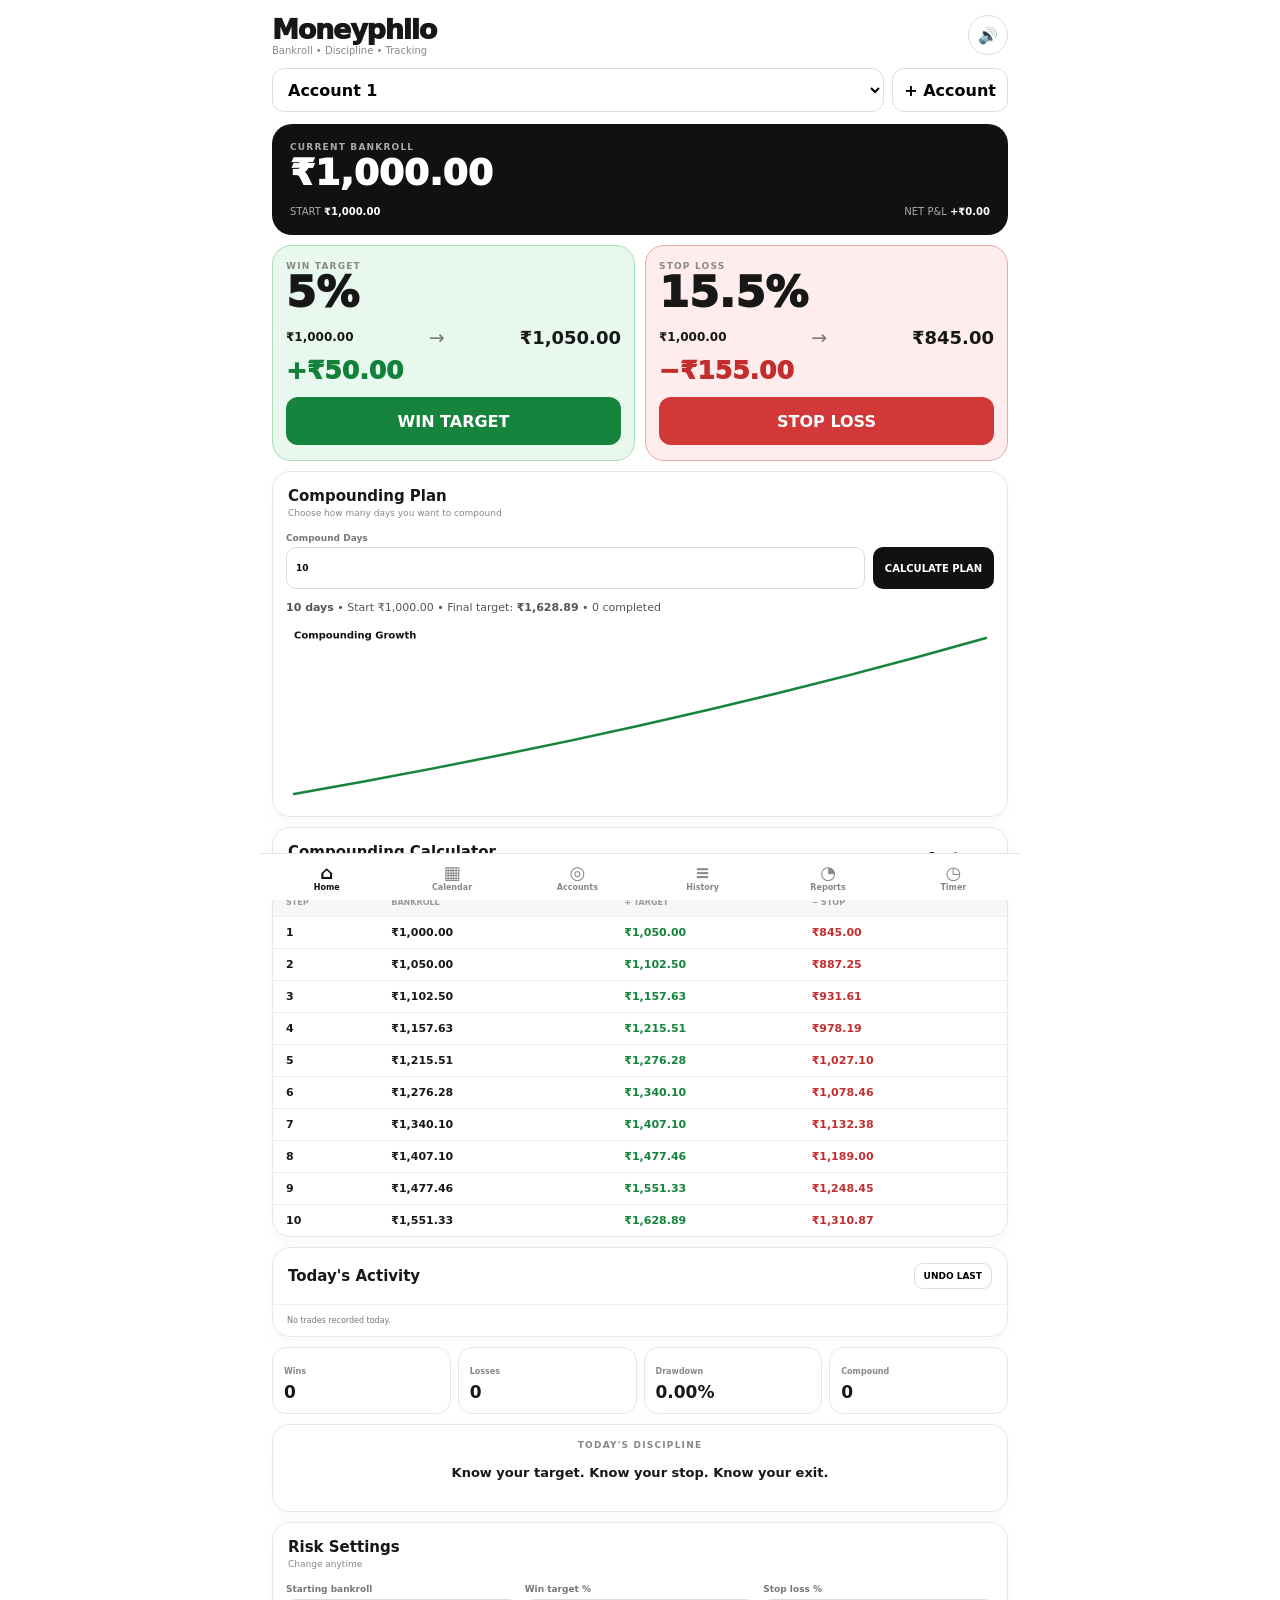
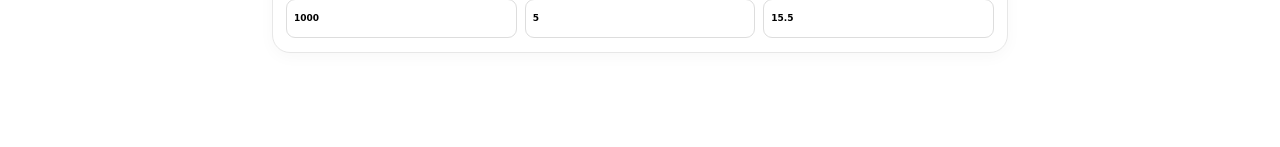
==== index.html @ 3194dd17 "Add files via upload" ====
<!doctype html><html lang="en"><head>
<meta charset="utf-8"><meta name="viewport" content="width=device-width,initial-scale=1,maximum-scale=1,user-scalable=no">
<meta name="theme-color" content="#fff"><title>Moneyphilo</title><link rel="stylesheet" href="style.css"></head>
<body><div class="app">
<header><div><div class="brand">Moneyphilo</div><div class="tag">Bankroll • Discipline • Tracking</div></div><button id="sound" class="round">🔊</button></header>
<div class="accountbar"><select id="account"></select><button id="addAccount">+ Account</button></div>
<main>
<section class="page active" id="home">
<div class="main-card"><div class="eyebrow">CURRENT BANKROLL</div><div class="bankroll" id="bankroll">₹1,000.00</div><div class="mini"><span>START <b id="start">₹1,000</b></span><span>NET P&L <b id="pnl">₹0</b></span></div></div>
<div class="core"><div class="target green"><div class="eyebrow">WIN TARGET</div><div class="rate" id="winRate">5%</div><div class="arrow"><b id="fromWin">₹1,000</b><span>→</span><strong id="toWin">₹1,050</strong></div><div class="amount plus" id="winAmount">+₹50</div><button id="win">WIN TARGET</button></div>
<div class="target red"><div class="eyebrow">STOP LOSS</div><div class="rate" id="lossRate">15.5%</div><div class="arrow"><b id="fromLoss">₹1,000</b><span>→</span><strong id="toLoss">₹845</strong></div><div class="amount minus" id="lossAmount">−₹155</div><button id="loss">STOP LOSS</button></div></div>
<div class="plan card"><div class="section"><div><h2>Compounding Plan</h2><small>Choose how many days you want to compound</small></div></div>
<div class="planinputs"><label>Compound Days<input id="compoundDays" type="number" min="1" max="365" value="10"></label><button id="makePlan">CALCULATE PLAN</button></div>
<div id="planSummary" class="plansummary"></div><div class="chartbox"><canvas id="growthChart"></canvas></div></div>
<div class="compound card"><div class="section"><div><h2>Compounding Calculator</h2><small>Completed days stay recorded below</small></div><b id="steps">0 steps</b></div><div class="thead"><span>STEP</span><span>BANKROLL</span><span>+ TARGET</span><span>− STOP</span></div><div id="rows"></div></div>
<div class="records card"><div class="section"><h2>Today's Activity</h2><button id="undo" class="undo">UNDO LAST</button></div><div id="todayRecords"></div></div>
<div class="stats"><div><span>Wins</span><b id="wins">0</b></div><div><span>Losses</span><b id="losses">0</b></div><div><span>Drawdown</span><b id="dd">0%</b></div><div><span>Compound</span><b id="compound">0</b></div></div>
<div class="quote card"><div class="eyebrow">TODAY'S DISCIPLINE</div><p id="quote"></p></div>
<div class="settings card"><div class="section"><div><h2>Risk Settings</h2><small>Change anytime</small></div></div><div class="fields"><label>Starting bankroll<input id="startInput" type="number" inputmode="decimal"></label><label>Win target %<input id="winInput" type="number" step=".1"></label><label>Stop loss %<input id="lossInput" type="number" step=".1"></label></div></div>
</section>
<section class="page" id="calendarPage"><div class="pagehead"><h1>Track Record</h1></div><div class="calnav"><button id="prev">‹</button><b id="month"></b><button id="next">›</button></div><div class="week"><span>Sun</span><span>Mon</span><span>Tue</span><span>Wed</span><span>Thu</span><span>Fri</span><span>Sat</span></div><div id="cal" class="cal"></div><div class="legend"><span>🟢 Target</span><span>🔴 Stop Loss</span><span>⬜ No Trade</span></div><div id="detail" class="detail card">Tap a date.</div></section>
<section class="page" id="accountsPage"><div class="pagehead"><h1>Accounts</h1><button id="addAccount2">+ Account</button></div><div id="accounts"></div><div class="combined card"><div class="eyebrow">COMBINED P&L</div><b id="combined">₹0</b></div></section>
<section class="page" id="historyPage"><div class="pagehead"><h1>History</h1><button id="export">Backup</button></div><div class="filters"><select id="histAcc"></select><select id="histType"><option>ALL</option><option>WIN</option><option>LOSS</option></select></div><div id="history"></div></section>
<section class="page" id="reportsPage"><div class="pagehead"><h1>Reports</h1><select id="repAcc"></select></div><div class="reports"><div class="report card"><span>MONTH P&L</span><b id="mp">₹0</b></div><div class="report card"><span>YEAR P&L</span><b id="yp">₹0</b></div><div class="report card"><span>TARGET DAYS</span><b id="td">0</b></div><div class="report card"><span>STOP DAYS</span><b id="sd">0</b></div><div class="report card"><span>TRADING DAYS</span><b id="trd">0</b></div><div class="report card"><span>WIN RATE</span><b id="wr">0%</b></div></div><div class="months card"><h2>Yearly Monthly P&L</h2><div id="months"></div></div></section>
<section class="page" id="timerPage"><div class="pagehead"><h1>Session Timer</h1></div><div class="timer card"><div id="clock">30:00</div><div id="timerStatus">Ready</div><div class="duration"><input id="mins" type="number" min="1" value="30"> minutes</div><div class="timerbuttons"><button class="dark" id="startTimer">START</button><button id="pauseTimer">PAUSE</button><button id="resetTimer">RESET</button></div></div></section>
</main>
<nav><button class="active" data-page="home">⌂<small>Home</small></button><button data-page="calendarPage">▦<small>Calendar</small></button><button data-page="accountsPage">◎<small>Accounts</small></button><button data-page="historyPage">≡<small>History</small></button><button data-page="reportsPage">◔<small>Reports</small></button><button data-page="timerPage">◷<small>Timer</small></button></nav>
</div><script src="script.js"></script></body></html>
---- style.css ----
*{box-sizing:border-box}body{margin:0;background:#fff;color:#171717;font-family:system-ui,-apple-system,"Segoe UI",sans-serif}.app{max-width:760px;margin:auto;padding:14px 12px 94px}button,input,select{font:inherit}button{touch-action:manipulation}header{display:flex;justify-content:space-between;align-items:center;margin-bottom:12px}.brand{font-size:27px;font-weight:950;letter-spacing:-1.2px}.tag{font-size:10px;color:#888}.round{width:40px;height:40px;border:1px solid #ddd;background:#fff;border-radius:50%}.accountbar{display:flex;gap:8px;margin-bottom:12px}.accountbar select{flex:1}.accountbar select,.accountbar button,.pagehead select,.pagehead button,.filters select{height:44px;border:1px solid #ddd;border-radius:12px;background:#fff;padding:0 11px;font-weight:800}.main-card{border-radius:20px;padding:18px;background:#111;color:#fff}.eyebrow{font-size:9px;letter-spacing:1.2px;font-weight:900;color:#888}.main-card .eyebrow{color:#aaa}.bankroll{font-size:36px;font-weight:950}.mini{display:flex;justify-content:space-between;margin-top:13px;font-size:10px;color:#aaa}.mini b{color:#fff}.core{display:grid;grid-template-columns:1fr 1fr;gap:10px;margin-top:10px}.target{border-radius:19px;padding:15px 13px}.green{background:#e9f8ee;border:1px solid #a9ddb7}.red{background:#ffeded;border:1px solid #e7aaaA}.rate{font-size:27px;font-weight:950}.arrow{display:flex;justify-content:space-between;align-items:center;margin-top:12px;font-size:12px}.arrow span{font-size:19px;color:#777}.arrow strong{font-size:15px}.amount{font-size:19px;font-weight:950;margin:8px 0 12px}.plus{color:#12813a}.minus{color:#c32d2d}.target button{width:100%;height:48px;border:0;border-radius:12px;color:#fff;font-weight:900}.green button{background:#16843d}.red button{background:#d23838}.card{border:1px solid #e7e7e7;background:#fff;border-radius:18px;box-shadow:0 4px 16px #00000008}.compound{margin-top:10px;overflow:hidden}.section{display:flex;justify-content:space-between;align-items:center;padding:15px}.section h2,.months h2{font-size:15px;margin:0}.section small{display:block;color:#888;font-size:9px;margin-top:3px}.thead,.row{display:grid;grid-template-columns:.55fr 1.25fr 1fr 1fr;gap:5px;padding:9px 13px;align-items:center}.thead{background:#f7f7f7;color:#999;font-size:8px;font-weight:900}.row{border-top:1px solid #eee;font-size:10px}.row b{font-size:11px}.row .w{color:#14833b}.row .l{color:#c22e2e}.stats{display:grid;grid-template-columns:repeat(4,1fr);gap:7px;margin-top:10px}.stats>div{padding:11px;border:1px solid #e7e7e7;border-radius:14px}.stats span,.report span{font-size:8px;color:#888;font-weight:850}.stats b,.report b{display:block;font-size:17px;margin-top:4px}.quote{margin-top:10px;padding:15px;text-align:center}.quote p{font-size:13px;line-height:1.5;font-weight:650}.settings{margin-top:10px}.fields{display:grid;grid-template-columns:repeat(3,1fr);gap:8px;padding:0 13px 14px}.fields label{font-size:9px;color:#777;font-weight:800}.fields input{width:100%;height:39px;margin-top:5px;border:1px solid #ddd;border-radius:9px;padding:0 7px;font-weight:800}.page{display:none}.page.active{display:block}.pagehead{display:flex;justify-content:space-between;align-items:center;margin:5px 1px 13px}.pagehead h1{font-size:24px;margin:0}.calnav{display:flex;justify-content:space-between;align-items:center;margin-bottom:10px}.calnav button{border:1px solid #ddd;background:#fff;border-radius:10px;font-size:22px;padding:2px 13px}.week,.cal{display:grid;grid-template-columns:repeat(7,1fr);gap:5px}.week span{text-align:center;font-size:9px;color:#999;font-weight:850}.day{min-height:56px;border:1px solid #e5e5e5;border-radius:11px;background:#fff;font-weight:850}.day.green{background:#dff6e5;border-color:#7fcb94;color:#146a31}.day.red{background:#ffe1e1;border-color:#df9191;color:#a82727}.day.today{box-shadow:inset 0 0 0 2px #111}.day small{display:block;font-size:7px;color:#777}.legend{text-align:center;margin:12px 0;font-size:9px;word-spacing:5px}.detail{padding:14px;font-size:12px;line-height:1.6}.account-card{padding:15px;margin-bottom:9px;border:1px solid #e7e7e7;border-radius:16px}.accttop{display:flex;justify-content:space-between}.acctname{font-size:16px;font-weight:900}.acctmeta{display:grid;grid-template-columns:repeat(3,1fr);gap:7px;margin-top:11px}.acctmeta div{background:#f7f7f7;border-radius:9px;padding:8px}.acctmeta span{font-size:7px;color:#888}.acctmeta b{display:block;font-size:11px;margin-top:3px}.account-card button{margin-top:10px;border:1px solid #ddd;background:#fff;border-radius:9px;padding:7px 10px;font-size:10px;font-weight:800}.combined{padding:15px}.combined b{display:block;font-size:24px}.filters{display:flex;gap:7px;margin-bottom:10px}.filters select{flex:1;height:40px}.hist{display:flex;justify-content:space-between;padding:13px;border:1px solid #e7e7e7;border-radius:13px;margin-bottom:7px}.hist small{display:block;color:#888;font-size:9px}.reports{display:grid;grid-template-columns:1fr 1fr;gap:8px}.report{padding:14px}.months{margin-top:9px;padding:14px}.monthrow{display:flex;justify-content:space-between;border-top:1px solid #eee;padding:9px 0;font-size:11px}.timer{padding:22px 14px;text-align:center}.timer #clock{font-size:65px;font-weight:950;letter-spacing:-3px}.timer #timerStatus{font-size:11px;color:#888;margin:3px 0 16px}.duration input{width:80px;height:40px;border:1px solid #ddd;border-radius:9px;text-align:center;font-weight:900}.timerbuttons{display:grid;grid-template-columns:1.2fr 1fr 1fr;gap:7px;margin-top:15px}.timerbuttons button{height:45px;border:1px solid #ddd;background:#fff;border-radius:11px;font-weight:850}.timerbuttons .dark{background:#111;color:#fff}.timeup{color:#d33b3b!important;animation:pulse .45s infinite alternate}@keyframes pulse{to{transform:scale(1.04)}}nav{position:fixed;bottom:0;left:50%;transform:translateX(-50%);width:min(100%,760px);background:#fff;border-top:1px solid #e6e6e6;display:grid;grid-template-columns:repeat(6,1fr);padding:7px 4px;z-index:10}nav button{border:0;background:none;color:#888;font-size:18px;font-weight:800;display:flex;flex-direction:column;align-items:center}nav small{font-size:8px}nav .active{color:#111}@media(max-width:390px){.app{padding-left:9px;padding-right:9px}.stats{grid-template-columns:1fr 1fr}.fields{grid-template-columns:1fr 1fr}.fields label:last-child{grid-column:1/-1}.timer #clock{font-size:56px}}
.rate{font-size:43px!important;line-height:1!important;font-weight:1000!important}
.amount{font-size:25px!important;font-weight:1000!important}
.arrow strong{font-size:18px!important}
.plan{margin-top:10px;overflow:hidden}.planinputs{display:flex;gap:8px;padding:0 13px 12px}.planinputs label{font-size:9px;color:#777;font-weight:850;flex:1}.planinputs input{display:block;width:100%;height:42px;margin-top:4px;border:1px solid #ddd;border-radius:10px;padding:0 9px;font-weight:900}.planinputs button{align-self:end;height:42px;border:0;border-radius:10px;background:#111;color:#fff;padding:0 12px;font-size:10px;font-weight:900}.plansummary{padding:0 13px 12px;font-size:11px;color:#555}.chartbox{height:190px;padding:0 9px 10px}.chartbox canvas{width:100%;height:100%}.records{margin-top:10px}.undo{border:1px solid #ddd;background:#fff;border-radius:9px;padding:7px 9px;font-size:9px;font-weight:900}.todayrow{display:flex;justify-content:space-between;align-items:center;padding:11px 14px;border-top:1px solid #eee}.todayrow.win{background:#edfff2}.todayrow.loss{background:#fff0f0}.todayrow small{display:block;color:#777;font-size:8px}.message{margin-top:9px;padding:13px 15px;border-radius:14px;font-weight:900;text-align:center;font-size:14px}.message.win{background:#dff7e7;color:#087734;border:1px solid #8bd4a0}.message.loss{background:#ffe1e1;color:#b51e2a;border:1px solid #ef9b9b}.hidden{display:none}
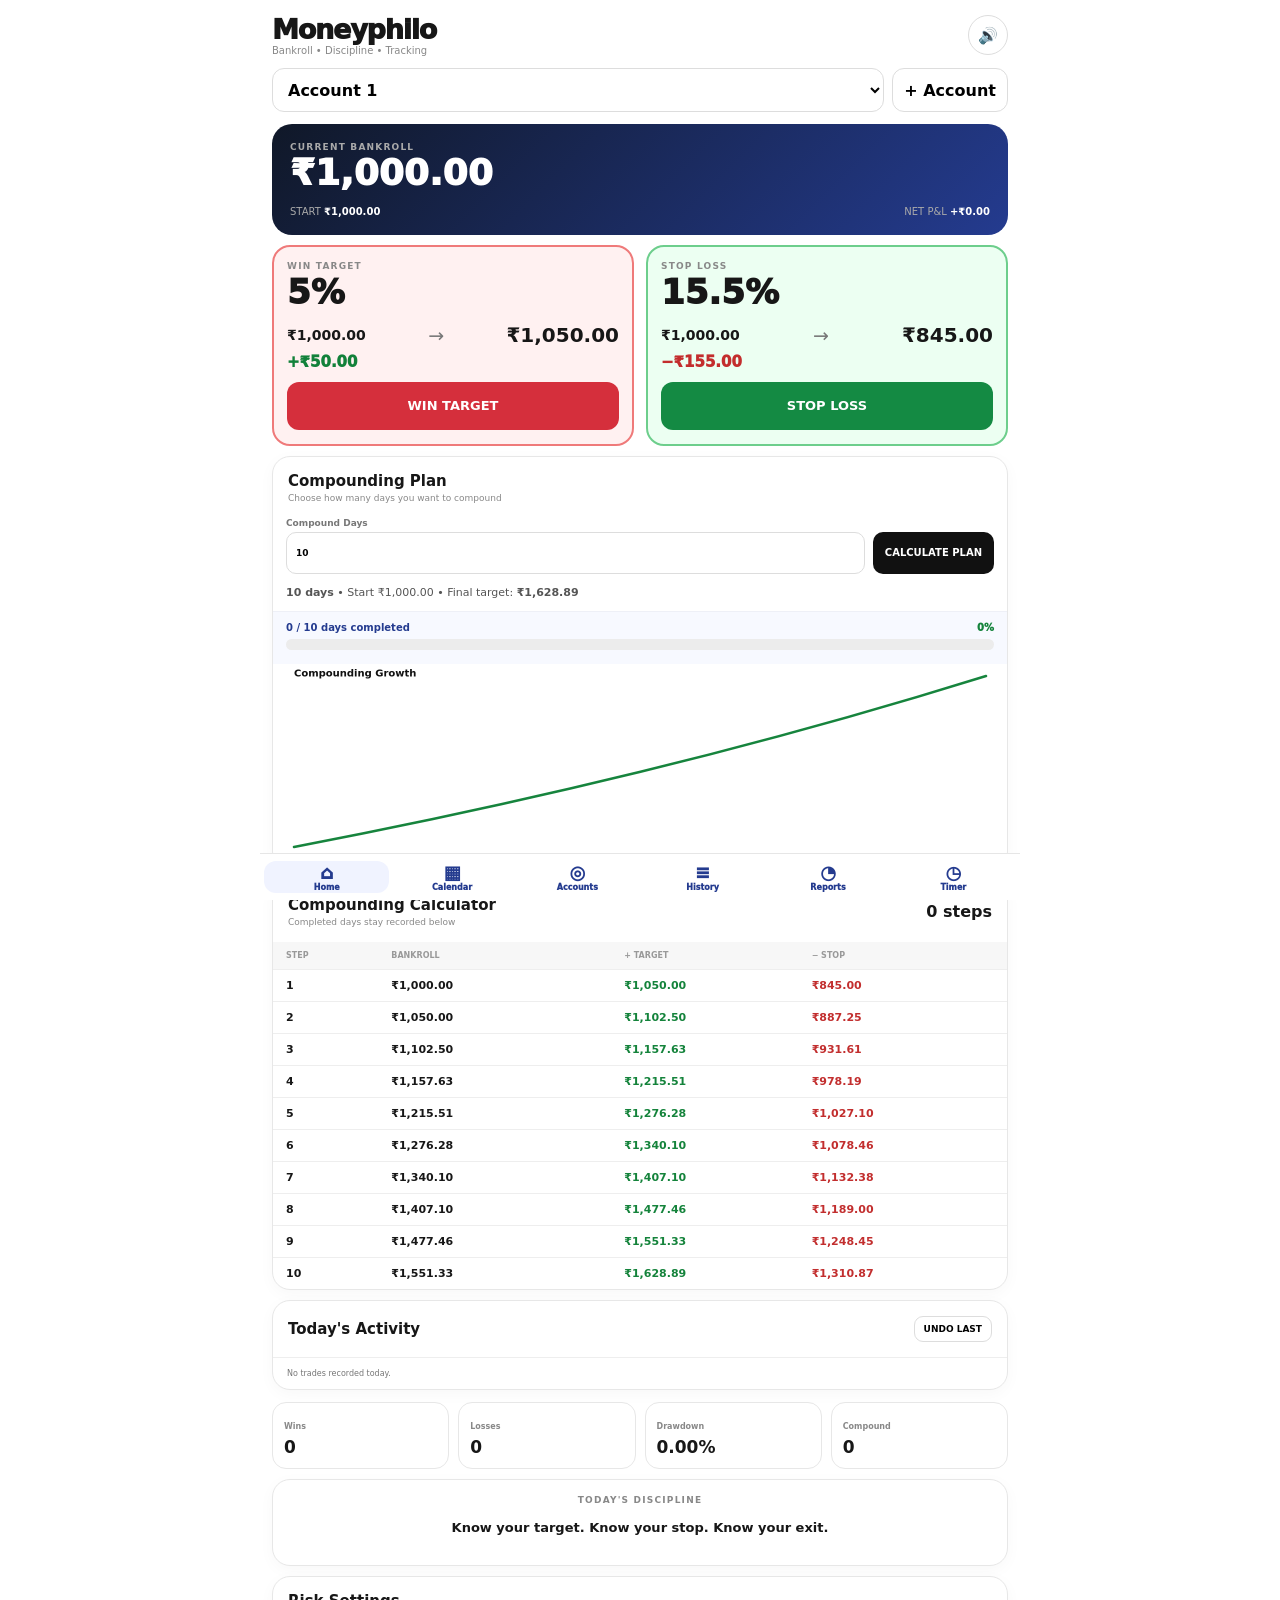
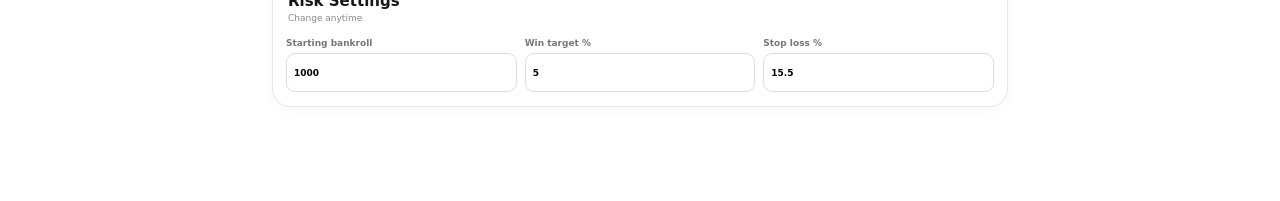
==== commit 521ddff5: "Add files via upload" ====
--- a/index.html
+++ b/index.html
@@ -11,7 +11,9 @@
 <div class="target red"><div class="eyebrow">STOP LOSS</div><div class="rate" id="lossRate">15.5%</div><div class="arrow"><b id="fromLoss">₹1,000</b><span>→</span><strong id="toLoss">₹845</strong></div><div class="amount minus" id="lossAmount">−₹155</div><button id="loss">STOP LOSS</button></div></div>
 <div class="plan card"><div class="section"><div><h2>Compounding Plan</h2><small>Choose how many days you want to compound</small></div></div>
 <div class="planinputs"><label>Compound Days<input id="compoundDays" type="number" min="1" max="365" value="10"></label><button id="makePlan">CALCULATE PLAN</button></div>
-<div id="planSummary" class="plansummary"></div><div class="chartbox"><canvas id="growthChart"></canvas></div></div>
+<div id="planSummary" class="plansummary"></div>
+<div class="progresswrap"><div class="progresslabel"><b id="progressText">0 / 10 days</b><span id="progressPct">0%</span></div><div class="progress"><i id="progressBar"></i></div></div>
+<div class="chartbox"><canvas id="growthChart"></canvas></div></div>
 <div class="compound card"><div class="section"><div><h2>Compounding Calculator</h2><small>Completed days stay recorded below</small></div><b id="steps">0 steps</b></div><div class="thead"><span>STEP</span><span>BANKROLL</span><span>+ TARGET</span><span>− STOP</span></div><div id="rows"></div></div>
 <div class="records card"><div class="section"><h2>Today's Activity</h2><button id="undo" class="undo">UNDO LAST</button></div><div id="todayRecords"></div></div>
 <div class="stats"><div><span>Wins</span><b id="wins">0</b></div><div><span>Losses</span><b id="losses">0</b></div><div><span>Drawdown</span><b id="dd">0%</b></div><div><span>Compound</span><b id="compound">0</b></div></div>
--- a/style.css
+++ b/style.css
@@ -3,3 +3,58 @@
 .amount{font-size:25px!important;font-weight:1000!important}
 .arrow strong{font-size:18px!important}
 .plan{margin-top:10px;overflow:hidden}.planinputs{display:flex;gap:8px;padding:0 13px 12px}.planinputs label{font-size:9px;color:#777;font-weight:850;flex:1}.planinputs input{display:block;width:100%;height:42px;margin-top:4px;border:1px solid #ddd;border-radius:10px;padding:0 9px;font-weight:900}.planinputs button{align-self:end;height:42px;border:0;border-radius:10px;background:#111;color:#fff;padding:0 12px;font-size:10px;font-weight:900}.plansummary{padding:0 13px 12px;font-size:11px;color:#555}.chartbox{height:190px;padding:0 9px 10px}.chartbox canvas{width:100%;height:100%}.records{margin-top:10px}.undo{border:1px solid #ddd;background:#fff;border-radius:9px;padding:7px 9px;font-size:9px;font-weight:900}.todayrow{display:flex;justify-content:space-between;align-items:center;padding:11px 14px;border-top:1px solid #eee}.todayrow.win{background:#edfff2}.todayrow.loss{background:#fff0f0}.todayrow small{display:block;color:#777;font-size:8px}.message{margin-top:9px;padding:13px 15px;border-radius:14px;font-weight:900;text-align:center;font-size:14px}.message.win{background:#dff7e7;color:#087734;border:1px solid #8bd4a0}.message.loss{background:#ffe1e1;color:#b51e2a;border:1px solid #ef9b9b}.hidden{display:none}
+
+/* V4 visual polish */
+.core{gap:12px}
+.target{padding:14px 13px;border-radius:18px}
+.target.green{background:#fff1f1;border:2px solid #ef7a7a}
+.target.red{background:#ecfff2;border:2px solid #6dce8c}
+.rate{font-size:34px!important;line-height:1.05!important;font-weight:1000!important;margin:4px 0 7px}
+.arrow strong{font-size:17px!important}
+.amount{font-size:15px!important;margin:6px 0 11px}
+.target button{height:48px;font-size:13px}
+.green button{background:#d52f3c}.red button{background:#148a43}
+.stats{gap:9px;margin-top:12px}
+.stat{min-height:91px;padding:13px 11px!important;border:0!important;border-radius:16px!important;box-shadow:0 4px 14px #0000000d}
+.stat span{font-size:9px;font-weight:950}
+.stat b{font-size:23px;margin-top:7px}
+.stat small{display:block;color:#777;font-size:8px;margin-top:3px}
+.winstat{background:#e9faee!important;color:#0c7131}.losstat{background:#ffe9e9!important;color:#b52631}.ddstat{background:#fff5df!important;color:#8a5b00}.compstat{background:#edf0ff!important;color:#3444a4}
+.progresswrap{padding:0 13px 14px}
+.progresslabel{display:flex;justify-content:space-between;font-size:10px;margin-bottom:6px}
+.progresslabel span{font-weight:950}
+.progress{height:11px;background:#ececec;border-radius:20px;overflow:hidden}
+.progress i{display:block;height:100%;width:0;background:linear-gradient(90deg,#1b9349,#79d993);border-radius:20px;transition:width .3s}
+.chartbox{height:205px}
+
+/* Final visual direction */
+nav{background:#fff}
+nav button,nav button.active{color:#243b8f!important;font-weight:950}
+nav button small{font-weight:950}
+nav button.active{background:#f0f3ff;border-radius:12px}
+.target .arrow b{font-size:14px}
+.target .arrow strong{font-size:20px!important}
+
+/* Colourful secondary pages */
+#calendarPage .pagehead h1,#historyPage .pagehead h1,#accountsPage .pagehead h1,#reportsPage .pagehead h1,#timerPage .pagehead h1{color:#243b8f}
+#calendarPage .calnav{background:#f0f3ff;border-radius:14px;padding:8px 10px}
+#calendarPage .calnav b{color:#243b8f}
+#calendarPage .day.green{background:#e8f8ed;border-color:#62c786}
+#calendarPage .day.red{background:#ffe9e9;border-color:#e47b7b}
+#calendarPage .legend{background:#f7f8ff;border-radius:12px;padding:10px;color:#243b8f;font-weight:800}
+#accountsPage .account-card{background:linear-gradient(135deg,#f7f8ff,#fff);border-color:#dce2ff}
+#accountsPage .combined{background:#eef2ff;border-color:#cbd5ff}
+#accountsPage .combined .eyebrow{color:#243b8f}
+#historyPage .filters select{background:#f7f8ff;border-color:#d7dcf5}
+#reportsPage .report{background:#f7f8ff;border-color:#dce2ff}
+#reportsPage .report:nth-child(1),#reportsPage .report:nth-child(2){background:#edf9f0}
+#reportsPage .report:nth-child(3),#reportsPage .report:nth-child(4){background:#fff0f0}
+#reportsPage .months{background:#f8f9ff;border-color:#dce2ff}
+#timerPage .timer{background:#f7f8ff;border-color:#dce2ff}
+#timerPage .timer #clock{color:#243b8f}
+
+.progresswrap{background:#f7f9ff;border-top:1px solid #eef0f7;padding-top:10px}
+.progresslabel b{color:#243b8f}
+.progresslabel span{color:#16843d}
+
+.main-card{background:linear-gradient(135deg,#101828,#243b8f)}
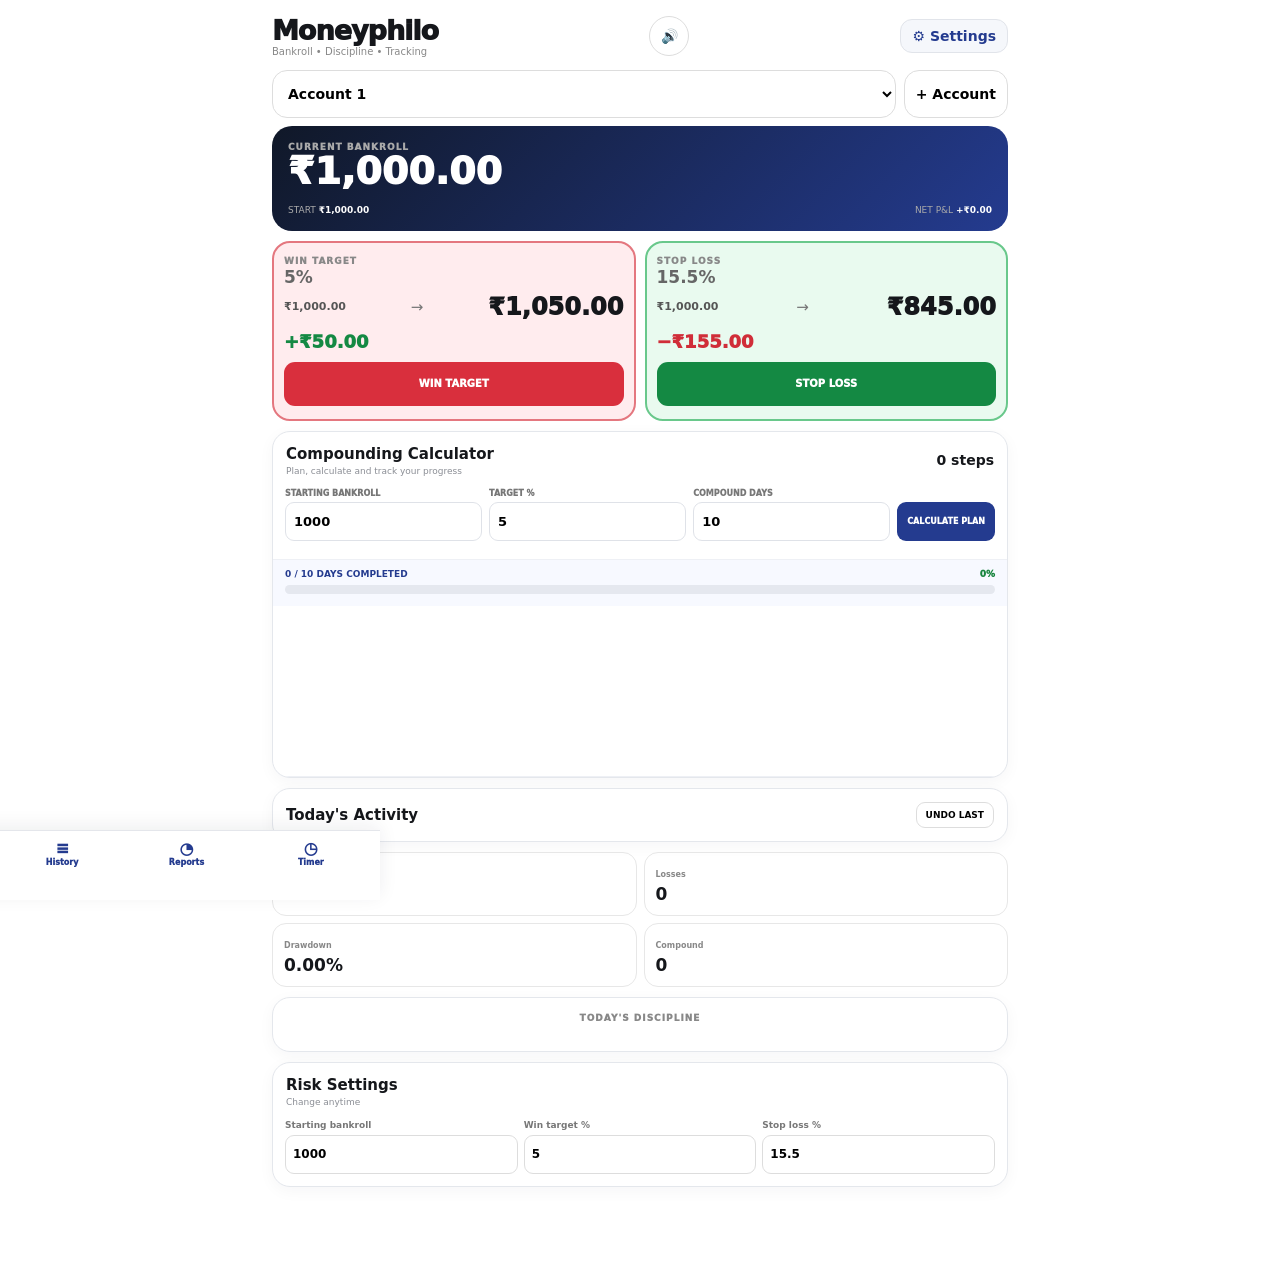
==== commit faaecf94: "Add files via upload" ====
--- a/index.html
+++ b/index.html
@@ -2,19 +2,26 @@
 <meta charset="utf-8"><meta name="viewport" content="width=device-width,initial-scale=1,maximum-scale=1,user-scalable=no">
 <meta name="theme-color" content="#fff"><title>Moneyphilo</title><link rel="stylesheet" href="style.css"></head>
 <body><div class="app">
-<header><div><div class="brand">Moneyphilo</div><div class="tag">Bankroll • Discipline • Tracking</div></div><button id="sound" class="round">🔊</button></header>
+<header><div><div class="brand">Moneyphilo</div><div class="tag">Bankroll • Discipline • Tracking</div></div><button id="sound" class="round">🔊</button><button id="settingsBtn" class="settingsBtn" aria-label="Settings">⚙ Settings</button></header>
 <div class="accountbar"><select id="account"></select><button id="addAccount">+ Account</button></div>
 <main>
 <section class="page active" id="home">
 <div class="main-card"><div class="eyebrow">CURRENT BANKROLL</div><div class="bankroll" id="bankroll">₹1,000.00</div><div class="mini"><span>START <b id="start">₹1,000</b></span><span>NET P&L <b id="pnl">₹0</b></span></div></div>
 <div class="core"><div class="target green"><div class="eyebrow">WIN TARGET</div><div class="rate" id="winRate">5%</div><div class="arrow"><b id="fromWin">₹1,000</b><span>→</span><strong id="toWin">₹1,050</strong></div><div class="amount plus" id="winAmount">+₹50</div><button id="win">WIN TARGET</button></div>
 <div class="target red"><div class="eyebrow">STOP LOSS</div><div class="rate" id="lossRate">15.5%</div><div class="arrow"><b id="fromLoss">₹1,000</b><span>→</span><strong id="toLoss">₹845</strong></div><div class="amount minus" id="lossAmount">−₹155</div><button id="loss">STOP LOSS</button></div></div>
-<div class="plan card"><div class="section"><div><h2>Compounding Plan</h2><small>Choose how many days you want to compound</small></div></div>
-<div class="planinputs"><label>Compound Days<input id="compoundDays" type="number" min="1" max="365" value="10"></label><button id="makePlan">CALCULATE PLAN</button></div>
+<div class="compound card">
+<div class="section"><div><h2>Compounding Calculator</h2><small>Plan, calculate and track your progress</small></div><b id="steps">0 steps</b></div>
+<div class="compoundcontrols">
+<label>STARTING BANKROLL<input id="compoundStart" type="number" min="0" step="0.01" value="1000"></label>
+<label>TARGET %<input id="compoundRate" type="number" min="0" step="0.1" value="5"></label>
+<label>COMPOUND DAYS<input id="compoundDays" type="number" min="1" max="365" value="10"></label>
+<button id="makePlan">CALCULATE PLAN</button>
+</div>
 <div id="planSummary" class="plansummary"></div>
-<div class="progresswrap"><div class="progresslabel"><b id="progressText">0 / 10 days</b><span id="progressPct">0%</span></div><div class="progress"><i id="progressBar"></i></div></div>
-<div class="chartbox"><canvas id="growthChart"></canvas></div></div>
-<div class="compound card"><div class="section"><div><h2>Compounding Calculator</h2><small>Completed days stay recorded below</small></div><b id="steps">0 steps</b></div><div class="thead"><span>STEP</span><span>BANKROLL</span><span>+ TARGET</span><span>− STOP</span></div><div id="rows"></div></div>
+<div class="progresswrap"><div class="progresslabel"><b id="progressText">0 / 10 DAYS COMPLETED</b><span id="progressPct">0%</span></div><div class="progress"><i id="progressBar"></i></div></div>
+<div class="chartbox"><canvas id="growthChart"></canvas></div>
+<div id="compoundRows" class="compoundRows"></div>
+</div>
 <div class="records card"><div class="section"><h2>Today's Activity</h2><button id="undo" class="undo">UNDO LAST</button></div><div id="todayRecords"></div></div>
 <div class="stats"><div><span>Wins</span><b id="wins">0</b></div><div><span>Losses</span><b id="losses">0</b></div><div><span>Drawdown</span><b id="dd">0%</b></div><div><span>Compound</span><b id="compound">0</b></div></div>
 <div class="quote card"><div class="eyebrow">TODAY'S DISCIPLINE</div><p id="quote"></p></div>
--- a/style.css
+++ b/style.css
@@ -58,3 +58,135 @@
 .progresslabel span{color:#16843d}
 
 .main-card{background:linear-gradient(135deg,#101828,#243b8f)}
+
+/* V2 MOBILE-FIRST REBUILD: prevent every horizontal overflow */
+html,body{width:100%;max-width:100%;overflow-x:hidden}
+body{font-size:14px}
+.app{width:100%;max-width:760px;margin:0 auto;padding:12px 12px 88px;overflow:hidden}
+*{min-width:0}
+header{width:100%;margin-bottom:10px}
+.brand{font-size:25px}
+.accountbar{width:100%;display:grid;grid-template-columns:minmax(0,1fr) auto;gap:8px}
+.accountbar select{width:100%;min-width:0}
+.accountbar button{white-space:nowrap}
+
+.main-card{width:100%;padding:16px;border-radius:20px}
+.bankroll{font-size:34px;white-space:nowrap;overflow:hidden;text-overflow:ellipsis}
+.mini{font-size:9px}
+
+.core{width:100%;display:grid;grid-template-columns:minmax(0,1fr) minmax(0,1fr);gap:8px;margin-top:9px}
+.target{width:100%;min-width:0;padding:13px 10px;border-radius:17px;overflow:hidden}
+.target .eyebrow{font-size:9px;white-space:nowrap}
+.rate{font-size:25px!important;margin:4px 0 7px!important}
+.arrow{width:100%;gap:3px;font-size:10px;white-space:nowrap}
+.arrow b{font-size:10px!important;overflow:hidden;text-overflow:ellipsis}
+.arrow span{font-size:15px;flex:none}
+.arrow strong{font-size:14px!important;overflow:hidden;text-overflow:ellipsis}
+.amount{font-size:13px!important;margin:5px 0 10px!important}
+.target button{width:100%;height:45px;font-size:11px;border-radius:11px;white-space:nowrap}
+
+.green{background:#ffecee!important;border:2px solid #e4777f!important}
+.green button{background:#d92f3d!important}
+.red{background:#e9faef!important;border:2px solid #69c88b!important}
+.red button{background:#148943!important}
+.plus{color:#148943!important}.minus{color:#d02d38!important}
+
+.plan,.compound,.records,.quote,.settings{width:100%;overflow:hidden}
+.section{padding:13px}
+.section h2{font-size:14px}
+.planinputs{display:grid;grid-template-columns:minmax(0,1fr) auto;gap:7px;padding:0 12px 10px}
+.planinputs button{font-size:9px;padding:0 10px;white-space:nowrap}
+.plansummary{font-size:10px}
+.progresswrap{padding:8px 12px 12px}
+.chartbox{height:160px;width:100%;padding:0 5px 8px}
+.chartbox canvas{max-width:100%}
+
+.thead,.row{grid-template-columns:.45fr 1.1fr 1fr 1fr;gap:3px;padding:8px 10px;font-size:9px}
+.row b{font-size:9px}
+.stats{grid-template-columns:repeat(2,minmax(0,1fr));gap:7px}
+.stat{min-height:82px!important;padding:11px!important}
+.stat b{font-size:20px!important}
+
+.fields{grid-template-columns:repeat(3,minmax(0,1fr));gap:6px;padding:0 12px 12px}
+.fields input{font-size:12px}
+
+.pagehead{width:100%}
+.pagehead h1{font-size:23px}
+.cal,.week{gap:4px}
+.day{min-height:48px;font-size:12px}
+.week span{font-size:8px}
+
+.account-card,.hist,.detail,.report,.months,.timer{width:100%;overflow:hidden}
+.reports{grid-template-columns:repeat(2,minmax(0,1fr));gap:7px}
+.report{padding:12px}
+.report b{font-size:18px}
+
+.timer #clock{font-size:52px;white-space:nowrap}
+.timerbuttons{grid-template-columns:1.2fr 1fr 1fr}
+
+nav{width:100%;max-width:760px;overflow:hidden}
+nav button{font-size:17px;padding:3px 1px}
+nav small{font-size:8px}
+
+@media(max-width:360px){
+ .app{padding-left:9px;padding-right:9px}
+ .brand{font-size:22px}
+ .bankroll{font-size:30px}
+ .target{padding:11px 8px}
+ .rate{font-size:22px!important}
+ .arrow b{font-size:9px!important}.arrow strong{font-size:12px!important}
+ .target button{font-size:10px;height:42px}
+ .planinputs{grid-template-columns:1fr}
+ .planinputs button{height:40px}
+ .fields{grid-template-columns:1fr 1fr}.fields label:last-child{grid-column:1/-1}
+}
+
+/* V3: hierarchy requested by user */
+.target .rate{font-size:17px!important;font-weight:850!important;margin:3px 0 5px!important}
+.target .arrow strong{font-size:24px!important;font-weight:1000!important}
+.target .amount{font-size:18px!important;font-weight:950!important;margin:4px 0 10px!important}
+.target .arrow b{font-size:11px!important;font-weight:800!important}
+.target .arrow{gap:4px}
+.compoundcontrols{display:grid;grid-template-columns:minmax(0,1fr) auto;gap:8px;padding:0 12px 10px}
+.compoundcontrols label{font-size:9px;font-weight:900;color:#777}
+.compoundcontrols input{display:block;width:100%;height:40px;margin-top:4px;border:1px solid #ddd;border-radius:10px;padding:0 10px;font-weight:900;font-size:13px;box-sizing:border-box}
+.compoundcontrols button{height:40px;align-self:end;border:0;border-radius:10px;background:#243b8f;color:#fff;font-size:9px;font-weight:950;padding:0 14px}
+.compound .plansummary{padding:0 12px 8px}
+@media(max-width:360px){.target .arrow strong{font-size:20px!important}.target .amount{font-size:16px!important}.compoundcontrols button{padding:0 10px}}
+
+/* MONEYPhilo MASTER UI */
+html,body{width:100%;max-width:100%;overflow-x:hidden}
+body{background:#fff;color:#15171b}
+.app{width:100%;max-width:760px;margin:0 auto;padding:12px 12px 92px;box-sizing:border-box;overflow:hidden}
+*,*:before,*:after{box-sizing:border-box;min-width:0}
+header{width:100%}.brand{font-size:27px;font-weight:1000;letter-spacing:-1px}.tagline{color:#8a8d94;font-size:12px;margin-top:2px}
+.settingsBtn{border:1px solid #e1e4ea;background:#f5f7fb;color:#243b8f;border-radius:12px;padding:8px 11px;font-weight:900;margin:7px 0}
+.accountbar{display:grid!important;grid-template-columns:minmax(0,1fr) auto;gap:8px;width:100%;margin:8px 0}
+.accountbar select,.accountbar button{height:48px!important;border-radius:15px!important}
+.main-card{width:100%;background:linear-gradient(135deg,#101828,#243b8f);border-radius:20px;padding:16px;color:#fff;overflow:hidden}
+.bankroll{font-size:38px;line-height:1.05;white-space:nowrap;overflow:hidden;text-overflow:ellipsis;font-weight:1000}
+.core{display:grid!important;grid-template-columns:minmax(0,1fr) minmax(0,1fr);gap:9px;width:100%;margin-top:10px}
+.target{width:100%;padding:13px 10px;border-radius:18px;overflow:hidden}
+.win-card{background:#effaf2;border:2px solid #69c98b}.loss-card{background:#fff0f1;border:2px solid #e57d84}
+.win-card .eyebrow{color:#16843d}.loss-card .eyebrow{color:#c82f3c}
+.eyebrow{font-size:9px;font-weight:950;letter-spacing:1px}
+.rate{font-size:16px!important;font-weight:850!important;margin:4px 0!important;color:#666}
+.heroamount{font-size:28px;font-weight:1000;line-height:1.05;white-space:nowrap;overflow:hidden;text-overflow:ellipsis;color:#12151a}
+.arrow{display:flex;align-items:center;gap:4px;margin:6px 0 10px;white-space:nowrap;overflow:hidden}
+.arrow b{font-size:10px;color:#555;overflow:hidden;text-overflow:ellipsis}.arrow span{flex:none}.arrow strong{font-size:18px!important;font-weight:1000!important}
+.win-card .arrow strong{color:#16843d}.loss-card .arrow strong{color:#c82f3c}
+.target button{width:100%;height:44px;border:0;border-radius:11px;color:#fff;font-size:10px;font-weight:950}
+.win-card button{background:#168b46}.loss-card button{background:#d52f3c}
+.card{width:100%;border:1px solid #e4e7ec;border-radius:18px;background:#fff;overflow:hidden;margin-top:10px;box-shadow:0 4px 16px #1720330a}
+.section{padding:13px}.section h2{margin:0;font-size:15px}.section small{color:#8b8e95}
+.compoundcontrols{display:grid;grid-template-columns:1fr 1fr 1fr auto;gap:7px;padding:0 12px 10px}
+.compoundcontrols label{font-size:8px;color:#777;font-weight:950}.compoundcontrols input{display:block;width:100%;height:39px;margin-top:4px;border:1px solid #dfe2e8;border-radius:9px;padding:0 8px;font-weight:900}
+.compoundcontrols button{height:39px;align-self:end;border:0;border-radius:9px;background:#243b8f;color:#fff;font-size:8px;font-weight:950;padding:0 10px}
+.plansummary{padding:0 12px 8px;font-size:10px}.progresswrap{padding:9px 12px 12px;background:#f7f9ff;border-top:1px solid #eef0f5}.progresslabel{display:flex;justify-content:space-between;font-size:9px}.progresslabel b{color:#243b8f}.progresslabel span{color:#16843d;font-weight:950}.progress{height:9px;background:#e5e8ef;border-radius:20px;overflow:hidden;margin-top:6px}.progress i{display:block;height:100%;width:0;background:#168b46;border-radius:20px}
+.chartbox{height:170px;padding:6px 8px}.chartbox canvas{width:100%;height:100%}
+.compoundRows{border-top:1px solid #eef0f5;max-height:190px;overflow:auto}.compoundRows .cr{display:grid;grid-template-columns:.5fr 1fr 1fr 1fr;gap:4px;padding:8px 11px;font-size:9px;border-bottom:1px solid #f0f1f4}.compoundRows .cr.done{background:#effaf2}.compoundRows .cr b:last-child{color:#16843d}
+.stats{display:grid!important;grid-template-columns:repeat(2,minmax(0,1fr));gap:7px;margin-top:10px}.stat{min-height:78px;padding:11px!important;border:0!important;border-radius:15px!important}.stat span{font-size:8px;font-weight:950}.stat b{display:block;font-size:20px;margin-top:5px}.stat small{font-size:8px;color:#777}.winstat{background:#eaf9ef!important;color:#0d7435}.losstat{background:#ffebed!important;color:#b92d39}.pnlstat{background:#eef2ff!important;color:#243b8f}.ddstat{background:#fff5df!important;color:#8a5b00}
+nav{position:fixed;bottom:0;left:0;right:0;z-index:20;display:grid;grid-template-columns:repeat(6,1fr);height:70px;background:#fff;border-top:1px solid #e4e6eb;box-shadow:0 -4px 18px #17203312;padding:5px max(7px,env(safe-area-inset-left)) calc(5px + env(safe-area-inset-bottom)) max(7px,env(safe-area-inset-right))}
+nav button{border:0;background:transparent;color:#243b8f!important;font-weight:950!important;font-size:16px;padding:3px 1px;border-radius:11px}.navlabel{display:block;font-size:8px;margin-top:2px}nav button.active{background:#eef2ff}
+@media(max-width:430px){.app{padding-left:10px;padding-right:10px}.brand{font-size:24px}.bankroll{font-size:34px}.compoundcontrols{grid-template-columns:1fr 1fr}.compoundcontrols label:nth-child(3){grid-column:1}.compoundcontrols button{grid-column:2;grid-row:2}.heroamount{font-size:25px}.arrow strong{font-size:16px!important}}
+@media(max-width:360px){.core{gap:6px}.target{padding:11px 8px}.heroamount{font-size:22px}.arrow b{font-size:8px}.arrow strong{font-size:14px!important}.target button{height:40px;font-size:9px}.navlabel{font-size:7px}}
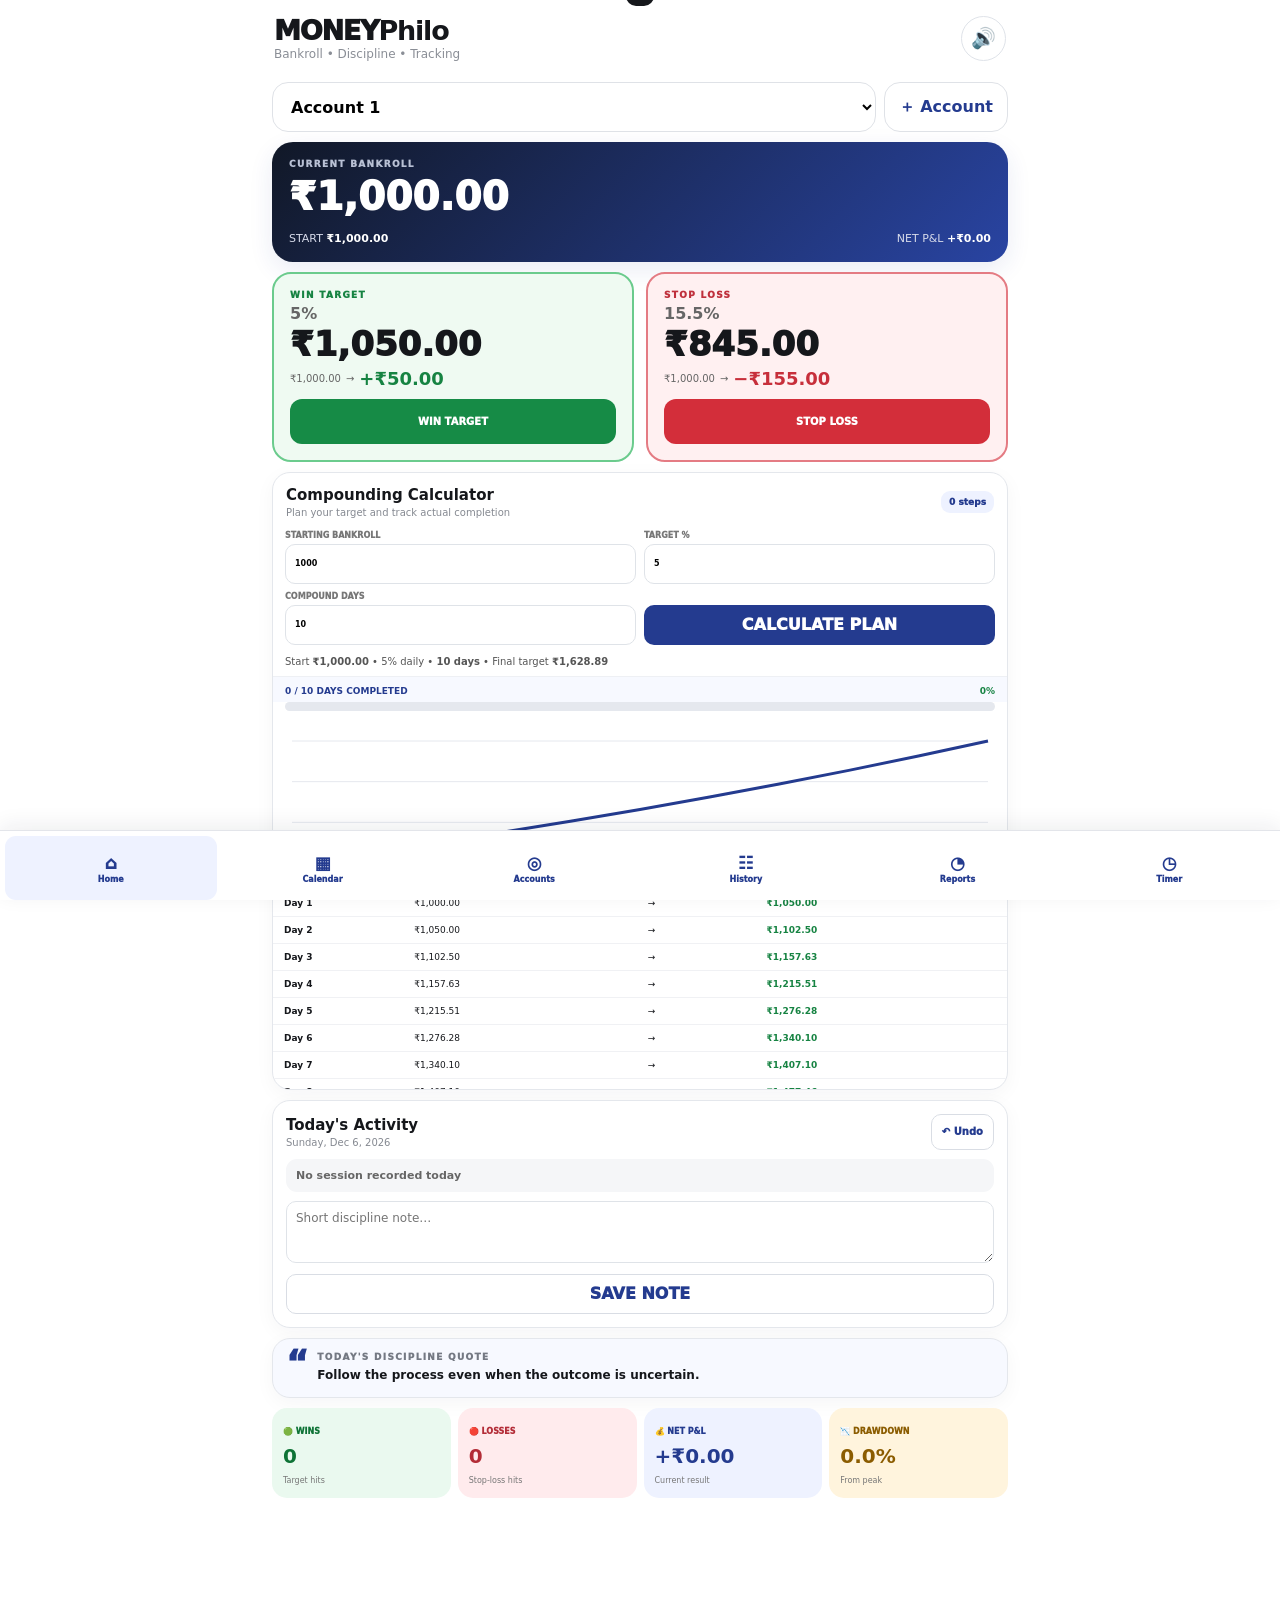
==== commit f659d118: "Add files via upload" ====
--- a/index.html
+++ b/index.html
@@ -1,37 +1,191 @@
-<!doctype html><html lang="en"><head>
-<meta charset="utf-8"><meta name="viewport" content="width=device-width,initial-scale=1,maximum-scale=1,user-scalable=no">
-<meta name="theme-color" content="#fff"><title>Moneyphilo</title><link rel="stylesheet" href="style.css"></head>
-<body><div class="app">
-<header><div><div class="brand">Moneyphilo</div><div class="tag">Bankroll • Discipline • Tracking</div></div><button id="sound" class="round">🔊</button><button id="settingsBtn" class="settingsBtn" aria-label="Settings">⚙ Settings</button></header>
-<div class="accountbar"><select id="account"></select><button id="addAccount">+ Account</button></div>
-<main>
-<section class="page active" id="home">
-<div class="main-card"><div class="eyebrow">CURRENT BANKROLL</div><div class="bankroll" id="bankroll">₹1,000.00</div><div class="mini"><span>START <b id="start">₹1,000</b></span><span>NET P&L <b id="pnl">₹0</b></span></div></div>
-<div class="core"><div class="target green"><div class="eyebrow">WIN TARGET</div><div class="rate" id="winRate">5%</div><div class="arrow"><b id="fromWin">₹1,000</b><span>→</span><strong id="toWin">₹1,050</strong></div><div class="amount plus" id="winAmount">+₹50</div><button id="win">WIN TARGET</button></div>
-<div class="target red"><div class="eyebrow">STOP LOSS</div><div class="rate" id="lossRate">15.5%</div><div class="arrow"><b id="fromLoss">₹1,000</b><span>→</span><strong id="toLoss">₹845</strong></div><div class="amount minus" id="lossAmount">−₹155</div><button id="loss">STOP LOSS</button></div></div>
-<div class="compound card">
-<div class="section"><div><h2>Compounding Calculator</h2><small>Plan, calculate and track your progress</small></div><b id="steps">0 steps</b></div>
-<div class="compoundcontrols">
-<label>STARTING BANKROLL<input id="compoundStart" type="number" min="0" step="0.01" value="1000"></label>
-<label>TARGET %<input id="compoundRate" type="number" min="0" step="0.1" value="5"></label>
-<label>COMPOUND DAYS<input id="compoundDays" type="number" min="1" max="365" value="10"></label>
-<button id="makePlan">CALCULATE PLAN</button>
-</div>
-<div id="planSummary" class="plansummary"></div>
-<div class="progresswrap"><div class="progresslabel"><b id="progressText">0 / 10 DAYS COMPLETED</b><span id="progressPct">0%</span></div><div class="progress"><i id="progressBar"></i></div></div>
-<div class="chartbox"><canvas id="growthChart"></canvas></div>
-<div id="compoundRows" class="compoundRows"></div>
-</div>
-<div class="records card"><div class="section"><h2>Today's Activity</h2><button id="undo" class="undo">UNDO LAST</button></div><div id="todayRecords"></div></div>
-<div class="stats"><div><span>Wins</span><b id="wins">0</b></div><div><span>Losses</span><b id="losses">0</b></div><div><span>Drawdown</span><b id="dd">0%</b></div><div><span>Compound</span><b id="compound">0</b></div></div>
-<div class="quote card"><div class="eyebrow">TODAY'S DISCIPLINE</div><p id="quote"></p></div>
-<div class="settings card"><div class="section"><div><h2>Risk Settings</h2><small>Change anytime</small></div></div><div class="fields"><label>Starting bankroll<input id="startInput" type="number" inputmode="decimal"></label><label>Win target %<input id="winInput" type="number" step=".1"></label><label>Stop loss %<input id="lossInput" type="number" step=".1"></label></div></div>
-</section>
-<section class="page" id="calendarPage"><div class="pagehead"><h1>Track Record</h1></div><div class="calnav"><button id="prev">‹</button><b id="month"></b><button id="next">›</button></div><div class="week"><span>Sun</span><span>Mon</span><span>Tue</span><span>Wed</span><span>Thu</span><span>Fri</span><span>Sat</span></div><div id="cal" class="cal"></div><div class="legend"><span>🟢 Target</span><span>🔴 Stop Loss</span><span>⬜ No Trade</span></div><div id="detail" class="detail card">Tap a date.</div></section>
-<section class="page" id="accountsPage"><div class="pagehead"><h1>Accounts</h1><button id="addAccount2">+ Account</button></div><div id="accounts"></div><div class="combined card"><div class="eyebrow">COMBINED P&L</div><b id="combined">₹0</b></div></section>
-<section class="page" id="historyPage"><div class="pagehead"><h1>History</h1><button id="export">Backup</button></div><div class="filters"><select id="histAcc"></select><select id="histType"><option>ALL</option><option>WIN</option><option>LOSS</option></select></div><div id="history"></div></section>
-<section class="page" id="reportsPage"><div class="pagehead"><h1>Reports</h1><select id="repAcc"></select></div><div class="reports"><div class="report card"><span>MONTH P&L</span><b id="mp">₹0</b></div><div class="report card"><span>YEAR P&L</span><b id="yp">₹0</b></div><div class="report card"><span>TARGET DAYS</span><b id="td">0</b></div><div class="report card"><span>STOP DAYS</span><b id="sd">0</b></div><div class="report card"><span>TRADING DAYS</span><b id="trd">0</b></div><div class="report card"><span>WIN RATE</span><b id="wr">0%</b></div></div><div class="months card"><h2>Yearly Monthly P&L</h2><div id="months"></div></div></section>
-<section class="page" id="timerPage"><div class="pagehead"><h1>Session Timer</h1></div><div class="timer card"><div id="clock">30:00</div><div id="timerStatus">Ready</div><div class="duration"><input id="mins" type="number" min="1" value="30"> minutes</div><div class="timerbuttons"><button class="dark" id="startTimer">START</button><button id="pauseTimer">PAUSE</button><button id="resetTimer">RESET</button></div></div></section>
+<!doctype html>
+<html lang="en">
+<head>
+  <meta charset="utf-8">
+  <meta name="viewport" content="width=device-width, initial-scale=1, viewport-fit=cover">
+  <meta name="theme-color" content="#ffffff">
+  <meta name="description" content="MONEYPhilo bankroll, discipline and performance tracker">
+  <title>MONEYPhilo — Bankroll Tracker</title>
+  <link rel="stylesheet" href="style.css">
+</head>
+<body>
+<div id="toast" class="toast" role="status" aria-live="polite"></div>
+
+<header class="topbar">
+  <div>
+    <div class="logo">MONEY<span>Philo</span></div>
+    <div class="tagline">Bankroll • Discipline • Tracking</div>
+  </div>
+  <button id="soundToggle" class="icon-btn" aria-label="Toggle sound" title="Sound">🔊</button>
+</header>
+
+<main id="app">
+  <!-- HOME -->
+  <section id="view-home" class="view active" aria-labelledby="homeTitle">
+    <div class="account-row">
+      <select id="accountSelect" aria-label="Select account"></select>
+      <button id="addAccountBtn" class="add-btn">＋ Account</button>
+    </div>
+
+    <section class="bankroll-card">
+      <div class="eyebrow">CURRENT BANKROLL</div>
+      <div id="currentBankroll" class="bankroll">₹1,000</div>
+      <div class="bankroll-meta">
+        <span>START <b id="startBankroll">₹1,000</b></span>
+        <span>NET P&amp;L <b id="netPnl">+₹0</b></span>
+      </div>
+    </section>
+
+    <div class="target-grid">
+      <section class="target-card target-win">
+        <div class="eyebrow">WIN TARGET</div>
+        <div id="winRate" class="rate">5%</div>
+        <div id="winTarget" class="target-amount">₹1,050</div>
+        <div class="target-line"><span id="winFrom">₹1,000</span><span>→</span><strong id="winDelta">+₹50</strong></div>
+        <button id="winBtn" class="action win">WIN TARGET</button>
+      </section>
+
+      <section class="target-card target-loss">
+        <div class="eyebrow">STOP LOSS</div>
+        <div id="lossRate" class="rate">15.5%</div>
+        <div id="lossTarget" class="target-amount">₹845</div>
+        <div class="target-line"><span id="lossFrom">₹1,000</span><span>→</span><strong id="lossDelta">−₹155</strong></div>
+        <button id="lossBtn" class="action loss">STOP LOSS</button>
+      </section>
+    </div>
+
+    <section class="compound-card">
+      <div class="section-head">
+        <div>
+          <h2>Compounding Calculator</h2>
+          <p>Plan your target and track actual completion</p>
+        </div>
+        <span id="compoundBadge" class="badge">0 steps</span>
+      </div>
+      <div class="form-grid">
+        <label>STARTING BANKROLL<input id="compoundStart" type="number" min="0" step="0.01"></label>
+        <label>TARGET %<input id="compoundRate" type="number" min="0" step="0.1"></label>
+        <label>COMPOUND DAYS<input id="compoundDays" type="number" min="1" max="365" value="10"></label>
+        <button id="calculateBtn" class="primary-btn">CALCULATE PLAN</button>
+      </div>
+      <div id="planSummary" class="plan-summary"></div>
+      <div class="progress-row"><b id="progressText">0 / 10 DAYS COMPLETED</b><strong id="progressPct">0%</strong></div>
+      <div class="progress-track"><i id="progressBar"></i></div>
+      <div class="chart-wrap"><canvas id="compoundChart" aria-label="Compounding progress chart"></canvas></div>
+      <div id="compoundTable" class="compound-table"></div>
+    </section>
+
+    <section class="today-card">
+      <div class="section-head">
+        <div><h2>Today's Activity</h2><p id="todayLabel"></p></div>
+        <button id="undoBtn" class="small-btn" disabled>↶ Undo</button>
+      </div>
+      <div id="todayStatus" class="today-status neutral">No session recorded today</div>
+      <textarea id="noteInput" maxlength="220" placeholder="Short discipline note…"></textarea>
+      <button id="saveNoteBtn" class="outline-btn">SAVE NOTE</button>
+    </section>
+
+    <section class="quote-card">
+      <div class="quote-mark">“</div>
+      <div>
+        <div class="eyebrow">TODAY'S DISCIPLINE QUOTE</div>
+        <p id="dailyQuote"></p>
+      </div>
+    </section>
+
+    <div class="stats-grid">
+      <div class="stat green"><span>🟢 WINS</span><b id="wins">0</b><small>Target hits</small></div>
+      <div class="stat red"><span>🔴 LOSSES</span><b id="losses">0</b><small>Stop-loss hits</small></div>
+      <div class="stat blue"><span>💰 NET P&amp;L</span><b id="pnlStat">₹0</b><small>Current result</small></div>
+      <div class="stat amber"><span>📉 DRAWDOWN</span><b id="drawdown">0%</b><small>From peak</small></div>
+    </div>
+  </section>
+
+  <!-- CALENDAR -->
+  <section id="view-calendar" class="view" aria-labelledby="calendarTitle">
+    <div class="page-head"><div><h1 id="calendarTitle">Calendar</h1><p>Green = target • Red = stop loss • Blank = no trade</p></div></div>
+    <div class="calendar-toolbar">
+      <button id="prevMonth" class="small-btn">‹</button>
+      <strong id="monthTitle"></strong>
+      <button id="nextMonth" class="small-btn">›</button>
+    </div>
+    <div class="legend"><span><i class="dot green-dot"></i> Target</span><span><i class="dot red-dot"></i> Stop loss</span><span><i class="dot gray-dot"></i> No trade</span></div>
+    <div id="calendarGrid" class="calendar-grid" role="grid"></div>
+    <div id="dayDetail" class="detail-card">
+      <div class="empty-state">Tap a date to see P&amp;L, result, sessions and notes.</div>
+    </div>
+  </section>
+
+  <!-- ACCOUNTS -->
+  <section id="view-accounts" class="view">
+    <div class="page-head"><div><h1>Accounts</h1><p>Every account stays completely separate.</p></div><button id="newAccount2" class="primary-btn">＋ Add</button></div>
+    <div id="accountsList" class="account-list"></div>
+    <section class="combined-card">
+      <div class="eyebrow">ALL ACCOUNTS</div>
+      <div id="combinedPnl" class="combined-value">+₹0</div>
+      <div class="combined-meta"><span>Bankroll <b id="combinedBankroll">₹0</b></span><span>Wins <b id="combinedWins">0</b></span><span>Losses <b id="combinedLosses">0</b></span></div>
+    </section>
+  </section>
+
+  <!-- HISTORY -->
+  <section id="view-history" class="view">
+    <div class="page-head"><div><h1>History</h1><p>Every result, amount and bankroll after event.</p></div></div>
+    <div class="filter-row"><button id="allHistory" class="filter active">All</button><button id="winHistory" class="filter">Wins</button><button id="lossHistory" class="filter">Losses</button></div>
+    <div id="historyList" class="history-list"></div>
+  </section>
+
+  <!-- REPORTS -->
+  <section id="view-reports" class="view">
+    <div class="page-head"><div><h1>Reports</h1><p>Monthly and yearly performance.</p></div></div>
+    <div class="report-tabs"><button id="monthlyTab" class="report-tab active">Monthly</button><button id="yearlyTab" class="report-tab">Yearly</button></div>
+    <div id="reportContent"></div>
+  </section>
+
+  <!-- TIMER -->
+  <section id="view-timer" class="view">
+    <div class="page-head"><div><h1>Session Timer</h1><p>Set a time limit and respect it.</p></div></div>
+    <section class="timer-card">
+      <div id="timerDisplay" class="timer-display">30:00</div>
+      <div class="timer-input-row">
+        <label>MINUTES<input id="timerMinutes" type="number" min="1" max="999" value="30"></label>
+        <button id="setTimerBtn" class="small-btn">SET</button>
+      </div>
+      <div class="timer-controls"><button id="startTimer" class="primary-btn">START</button><button id="pauseTimer" class="outline-btn">PAUSE</button><button id="resetTimer" class="outline-btn">RESET</button></div>
+      <div id="timeUp" class="time-up" hidden>⏰ TIME UP</div>
+    </section>
+    <div id="sessionHistory" class="session-history"></div>
+  </section>
 </main>
-<nav><button class="active" data-page="home">⌂<small>Home</small></button><button data-page="calendarPage">▦<small>Calendar</small></button><button data-page="accountsPage">◎<small>Accounts</small></button><button data-page="historyPage">≡<small>History</small></button><button data-page="reportsPage">◔<small>Reports</small></button><button data-page="timerPage">◷<small>Timer</small></button></nav>
-</div><script src="script.js"></script></body></html>+
+<nav class="bottom-nav" aria-label="Main navigation">
+  <button data-view="home" class="nav active">⌂<span>Home</span></button>
+  <button data-view="calendar" class="nav">▦<span>Calendar</span></button>
+  <button data-view="accounts" class="nav">◎<span>Accounts</span></button>
+  <button data-view="history" class="nav">☷<span>History</span></button>
+  <button data-view="reports" class="nav">◔<span>Reports</span></button>
+  <button data-view="timer" class="nav">◷<span>Timer</span></button>
+</nav>
+
+<dialog id="accountDialog">
+  <form method="dialog" id="accountForm" class="dialog-card">
+    <h2>New Account</h2>
+    <label>ACCOUNT NAME<input id="newName" required maxlength="40" placeholder="e.g. Casino"></label>
+    <label>STARTING BANKROLL<input id="newStart" type="number" required min="0" step="0.01" value="1000"></label>
+    <label>WIN TARGET %<input id="newWin" type="number" min="0" step="0.1" value="5"></label>
+    <label>STOP LOSS %<input id="newLoss" type="number" min="0" step="0.1" value="15.5"></label>
+    <label>COMPOUND DAYS<input id="newDays" type="number" min="1" max="365" value="10"></label>
+    <div class="dialog-actions"><button value="cancel" class="outline-btn">Cancel</button><button id="createAccountBtn" value="default" class="primary-btn">Create</button></div>
+  </form>
+</dialog>
+
+<dialog id="confirmDialog">
+  <div class="dialog-card">
+    <h2 id="confirmTitle">Confirm</h2>
+    <p id="confirmText"></p>
+    <div class="dialog-actions"><button id="confirmNo" class="outline-btn">Cancel</button><button id="confirmYes" class="primary-btn">Confirm</button></div>
+  </div>
+</dialog>
+
+<script src="script.js"></script>
+</body>
+</html>
--- a/style.css
+++ b/style.css
@@ -1,192 +1,65 @@
-*{box-sizing:border-box}body{margin:0;background:#fff;color:#171717;font-family:system-ui,-apple-system,"Segoe UI",sans-serif}.app{max-width:760px;margin:auto;padding:14px 12px 94px}button,input,select{font:inherit}button{touch-action:manipulation}header{display:flex;justify-content:space-between;align-items:center;margin-bottom:12px}.brand{font-size:27px;font-weight:950;letter-spacing:-1.2px}.tag{font-size:10px;color:#888}.round{width:40px;height:40px;border:1px solid #ddd;background:#fff;border-radius:50%}.accountbar{display:flex;gap:8px;margin-bottom:12px}.accountbar select{flex:1}.accountbar select,.accountbar button,.pagehead select,.pagehead button,.filters select{height:44px;border:1px solid #ddd;border-radius:12px;background:#fff;padding:0 11px;font-weight:800}.main-card{border-radius:20px;padding:18px;background:#111;color:#fff}.eyebrow{font-size:9px;letter-spacing:1.2px;font-weight:900;color:#888}.main-card .eyebrow{color:#aaa}.bankroll{font-size:36px;font-weight:950}.mini{display:flex;justify-content:space-between;margin-top:13px;font-size:10px;color:#aaa}.mini b{color:#fff}.core{display:grid;grid-template-columns:1fr 1fr;gap:10px;margin-top:10px}.target{border-radius:19px;padding:15px 13px}.green{background:#e9f8ee;border:1px solid #a9ddb7}.red{background:#ffeded;border:1px solid #e7aaaA}.rate{font-size:27px;font-weight:950}.arrow{display:flex;justify-content:space-between;align-items:center;margin-top:12px;font-size:12px}.arrow span{font-size:19px;color:#777}.arrow strong{font-size:15px}.amount{font-size:19px;font-weight:950;margin:8px 0 12px}.plus{color:#12813a}.minus{color:#c32d2d}.target button{width:100%;height:48px;border:0;border-radius:12px;color:#fff;font-weight:900}.green button{background:#16843d}.red button{background:#d23838}.card{border:1px solid #e7e7e7;background:#fff;border-radius:18px;box-shadow:0 4px 16px #00000008}.compound{margin-top:10px;overflow:hidden}.section{display:flex;justify-content:space-between;align-items:center;padding:15px}.section h2,.months h2{font-size:15px;margin:0}.section small{display:block;color:#888;font-size:9px;margin-top:3px}.thead,.row{display:grid;grid-template-columns:.55fr 1.25fr 1fr 1fr;gap:5px;padding:9px 13px;align-items:center}.thead{background:#f7f7f7;color:#999;font-size:8px;font-weight:900}.row{border-top:1px solid #eee;font-size:10px}.row b{font-size:11px}.row .w{color:#14833b}.row .l{color:#c22e2e}.stats{display:grid;grid-template-columns:repeat(4,1fr);gap:7px;margin-top:10px}.stats>div{padding:11px;border:1px solid #e7e7e7;border-radius:14px}.stats span,.report span{font-size:8px;color:#888;font-weight:850}.stats b,.report b{display:block;font-size:17px;margin-top:4px}.quote{margin-top:10px;padding:15px;text-align:center}.quote p{font-size:13px;line-height:1.5;font-weight:650}.settings{margin-top:10px}.fields{display:grid;grid-template-columns:repeat(3,1fr);gap:8px;padding:0 13px 14px}.fields label{font-size:9px;color:#777;font-weight:800}.fields input{width:100%;height:39px;margin-top:5px;border:1px solid #ddd;border-radius:9px;padding:0 7px;font-weight:800}.page{display:none}.page.active{display:block}.pagehead{display:flex;justify-content:space-between;align-items:center;margin:5px 1px 13px}.pagehead h1{font-size:24px;margin:0}.calnav{display:flex;justify-content:space-between;align-items:center;margin-bottom:10px}.calnav button{border:1px solid #ddd;background:#fff;border-radius:10px;font-size:22px;padding:2px 13px}.week,.cal{display:grid;grid-template-columns:repeat(7,1fr);gap:5px}.week span{text-align:center;font-size:9px;color:#999;font-weight:850}.day{min-height:56px;border:1px solid #e5e5e5;border-radius:11px;background:#fff;font-weight:850}.day.green{background:#dff6e5;border-color:#7fcb94;color:#146a31}.day.red{background:#ffe1e1;border-color:#df9191;color:#a82727}.day.today{box-shadow:inset 0 0 0 2px #111}.day small{display:block;font-size:7px;color:#777}.legend{text-align:center;margin:12px 0;font-size:9px;word-spacing:5px}.detail{padding:14px;font-size:12px;line-height:1.6}.account-card{padding:15px;margin-bottom:9px;border:1px solid #e7e7e7;border-radius:16px}.accttop{display:flex;justify-content:space-between}.acctname{font-size:16px;font-weight:900}.acctmeta{display:grid;grid-template-columns:repeat(3,1fr);gap:7px;margin-top:11px}.acctmeta div{background:#f7f7f7;border-radius:9px;padding:8px}.acctmeta span{font-size:7px;color:#888}.acctmeta b{display:block;font-size:11px;margin-top:3px}.account-card button{margin-top:10px;border:1px solid #ddd;background:#fff;border-radius:9px;padding:7px 10px;font-size:10px;font-weight:800}.combined{padding:15px}.combined b{display:block;font-size:24px}.filters{display:flex;gap:7px;margin-bottom:10px}.filters select{flex:1;height:40px}.hist{display:flex;justify-content:space-between;padding:13px;border:1px solid #e7e7e7;border-radius:13px;margin-bottom:7px}.hist small{display:block;color:#888;font-size:9px}.reports{display:grid;grid-template-columns:1fr 1fr;gap:8px}.report{padding:14px}.months{margin-top:9px;padding:14px}.monthrow{display:flex;justify-content:space-between;border-top:1px solid #eee;padding:9px 0;font-size:11px}.timer{padding:22px 14px;text-align:center}.timer #clock{font-size:65px;font-weight:950;letter-spacing:-3px}.timer #timerStatus{font-size:11px;color:#888;margin:3px 0 16px}.duration input{width:80px;height:40px;border:1px solid #ddd;border-radius:9px;text-align:center;font-weight:900}.timerbuttons{display:grid;grid-template-columns:1.2fr 1fr 1fr;gap:7px;margin-top:15px}.timerbuttons button{height:45px;border:1px solid #ddd;background:#fff;border-radius:11px;font-weight:850}.timerbuttons .dark{background:#111;color:#fff}.timeup{color:#d33b3b!important;animation:pulse .45s infinite alternate}@keyframes pulse{to{transform:scale(1.04)}}nav{position:fixed;bottom:0;left:50%;transform:translateX(-50%);width:min(100%,760px);background:#fff;border-top:1px solid #e6e6e6;display:grid;grid-template-columns:repeat(6,1fr);padding:7px 4px;z-index:10}nav button{border:0;background:none;color:#888;font-size:18px;font-weight:800;display:flex;flex-direction:column;align-items:center}nav small{font-size:8px}nav .active{color:#111}@media(max-width:390px){.app{padding-left:9px;padding-right:9px}.stats{grid-template-columns:1fr 1fr}.fields{grid-template-columns:1fr 1fr}.fields label:last-child{grid-column:1/-1}.timer #clock{font-size:56px}}
-.rate{font-size:43px!important;line-height:1!important;font-weight:1000!important}
-.amount{font-size:25px!important;font-weight:1000!important}
-.arrow strong{font-size:18px!important}
-.plan{margin-top:10px;overflow:hidden}.planinputs{display:flex;gap:8px;padding:0 13px 12px}.planinputs label{font-size:9px;color:#777;font-weight:850;flex:1}.planinputs input{display:block;width:100%;height:42px;margin-top:4px;border:1px solid #ddd;border-radius:10px;padding:0 9px;font-weight:900}.planinputs button{align-self:end;height:42px;border:0;border-radius:10px;background:#111;color:#fff;padding:0 12px;font-size:10px;font-weight:900}.plansummary{padding:0 13px 12px;font-size:11px;color:#555}.chartbox{height:190px;padding:0 9px 10px}.chartbox canvas{width:100%;height:100%}.records{margin-top:10px}.undo{border:1px solid #ddd;background:#fff;border-radius:9px;padding:7px 9px;font-size:9px;font-weight:900}.todayrow{display:flex;justify-content:space-between;align-items:center;padding:11px 14px;border-top:1px solid #eee}.todayrow.win{background:#edfff2}.todayrow.loss{background:#fff0f0}.todayrow small{display:block;color:#777;font-size:8px}.message{margin-top:9px;padding:13px 15px;border-radius:14px;font-weight:900;text-align:center;font-size:14px}.message.win{background:#dff7e7;color:#087734;border:1px solid #8bd4a0}.message.loss{background:#ffe1e1;color:#b51e2a;border:1px solid #ef9b9b}.hidden{display:none}
-
-/* V4 visual polish */
-.core{gap:12px}
-.target{padding:14px 13px;border-radius:18px}
-.target.green{background:#fff1f1;border:2px solid #ef7a7a}
-.target.red{background:#ecfff2;border:2px solid #6dce8c}
-.rate{font-size:34px!important;line-height:1.05!important;font-weight:1000!important;margin:4px 0 7px}
-.arrow strong{font-size:17px!important}
-.amount{font-size:15px!important;margin:6px 0 11px}
-.target button{height:48px;font-size:13px}
-.green button{background:#d52f3c}.red button{background:#148a43}
-.stats{gap:9px;margin-top:12px}
-.stat{min-height:91px;padding:13px 11px!important;border:0!important;border-radius:16px!important;box-shadow:0 4px 14px #0000000d}
-.stat span{font-size:9px;font-weight:950}
-.stat b{font-size:23px;margin-top:7px}
-.stat small{display:block;color:#777;font-size:8px;margin-top:3px}
-.winstat{background:#e9faee!important;color:#0c7131}.losstat{background:#ffe9e9!important;color:#b52631}.ddstat{background:#fff5df!important;color:#8a5b00}.compstat{background:#edf0ff!important;color:#3444a4}
-.progresswrap{padding:0 13px 14px}
-.progresslabel{display:flex;justify-content:space-between;font-size:10px;margin-bottom:6px}
-.progresslabel span{font-weight:950}
-.progress{height:11px;background:#ececec;border-radius:20px;overflow:hidden}
-.progress i{display:block;height:100%;width:0;background:linear-gradient(90deg,#1b9349,#79d993);border-radius:20px;transition:width .3s}
-.chartbox{height:205px}
-
-/* Final visual direction */
-nav{background:#fff}
-nav button,nav button.active{color:#243b8f!important;font-weight:950}
-nav button small{font-weight:950}
-nav button.active{background:#f0f3ff;border-radius:12px}
-.target .arrow b{font-size:14px}
-.target .arrow strong{font-size:20px!important}
-
-/* Colourful secondary pages */
-#calendarPage .pagehead h1,#historyPage .pagehead h1,#accountsPage .pagehead h1,#reportsPage .pagehead h1,#timerPage .pagehead h1{color:#243b8f}
-#calendarPage .calnav{background:#f0f3ff;border-radius:14px;padding:8px 10px}
-#calendarPage .calnav b{color:#243b8f}
-#calendarPage .day.green{background:#e8f8ed;border-color:#62c786}
-#calendarPage .day.red{background:#ffe9e9;border-color:#e47b7b}
-#calendarPage .legend{background:#f7f8ff;border-radius:12px;padding:10px;color:#243b8f;font-weight:800}
-#accountsPage .account-card{background:linear-gradient(135deg,#f7f8ff,#fff);border-color:#dce2ff}
-#accountsPage .combined{background:#eef2ff;border-color:#cbd5ff}
-#accountsPage .combined .eyebrow{color:#243b8f}
-#historyPage .filters select{background:#f7f8ff;border-color:#d7dcf5}
-#reportsPage .report{background:#f7f8ff;border-color:#dce2ff}
-#reportsPage .report:nth-child(1),#reportsPage .report:nth-child(2){background:#edf9f0}
-#reportsPage .report:nth-child(3),#reportsPage .report:nth-child(4){background:#fff0f0}
-#reportsPage .months{background:#f8f9ff;border-color:#dce2ff}
-#timerPage .timer{background:#f7f8ff;border-color:#dce2ff}
-#timerPage .timer #clock{color:#243b8f}
-
-.progresswrap{background:#f7f9ff;border-top:1px solid #eef0f7;padding-top:10px}
-.progresslabel b{color:#243b8f}
-.progresslabel span{color:#16843d}
-
-.main-card{background:linear-gradient(135deg,#101828,#243b8f)}
-
-/* V2 MOBILE-FIRST REBUILD: prevent every horizontal overflow */
-html,body{width:100%;max-width:100%;overflow-x:hidden}
-body{font-size:14px}
-.app{width:100%;max-width:760px;margin:0 auto;padding:12px 12px 88px;overflow:hidden}
-*{min-width:0}
-header{width:100%;margin-bottom:10px}
-.brand{font-size:25px}
-.accountbar{width:100%;display:grid;grid-template-columns:minmax(0,1fr) auto;gap:8px}
-.accountbar select{width:100%;min-width:0}
-.accountbar button{white-space:nowrap}
-
-.main-card{width:100%;padding:16px;border-radius:20px}
-.bankroll{font-size:34px;white-space:nowrap;overflow:hidden;text-overflow:ellipsis}
-.mini{font-size:9px}
-
-.core{width:100%;display:grid;grid-template-columns:minmax(0,1fr) minmax(0,1fr);gap:8px;margin-top:9px}
-.target{width:100%;min-width:0;padding:13px 10px;border-radius:17px;overflow:hidden}
-.target .eyebrow{font-size:9px;white-space:nowrap}
-.rate{font-size:25px!important;margin:4px 0 7px!important}
-.arrow{width:100%;gap:3px;font-size:10px;white-space:nowrap}
-.arrow b{font-size:10px!important;overflow:hidden;text-overflow:ellipsis}
-.arrow span{font-size:15px;flex:none}
-.arrow strong{font-size:14px!important;overflow:hidden;text-overflow:ellipsis}
-.amount{font-size:13px!important;margin:5px 0 10px!important}
-.target button{width:100%;height:45px;font-size:11px;border-radius:11px;white-space:nowrap}
-
-.green{background:#ffecee!important;border:2px solid #e4777f!important}
-.green button{background:#d92f3d!important}
-.red{background:#e9faef!important;border:2px solid #69c88b!important}
-.red button{background:#148943!important}
-.plus{color:#148943!important}.minus{color:#d02d38!important}
-
-.plan,.compound,.records,.quote,.settings{width:100%;overflow:hidden}
-.section{padding:13px}
-.section h2{font-size:14px}
-.planinputs{display:grid;grid-template-columns:minmax(0,1fr) auto;gap:7px;padding:0 12px 10px}
-.planinputs button{font-size:9px;padding:0 10px;white-space:nowrap}
-.plansummary{font-size:10px}
-.progresswrap{padding:8px 12px 12px}
-.chartbox{height:160px;width:100%;padding:0 5px 8px}
-.chartbox canvas{max-width:100%}
-
-.thead,.row{grid-template-columns:.45fr 1.1fr 1fr 1fr;gap:3px;padding:8px 10px;font-size:9px}
-.row b{font-size:9px}
-.stats{grid-template-columns:repeat(2,minmax(0,1fr));gap:7px}
-.stat{min-height:82px!important;padding:11px!important}
-.stat b{font-size:20px!important}
-
-.fields{grid-template-columns:repeat(3,minmax(0,1fr));gap:6px;padding:0 12px 12px}
-.fields input{font-size:12px}
-
-.pagehead{width:100%}
-.pagehead h1{font-size:23px}
-.cal,.week{gap:4px}
-.day{min-height:48px;font-size:12px}
-.week span{font-size:8px}
-
-.account-card,.hist,.detail,.report,.months,.timer{width:100%;overflow:hidden}
-.reports{grid-template-columns:repeat(2,minmax(0,1fr));gap:7px}
-.report{padding:12px}
-.report b{font-size:18px}
-
-.timer #clock{font-size:52px;white-space:nowrap}
-.timerbuttons{grid-template-columns:1.2fr 1fr 1fr}
-
-nav{width:100%;max-width:760px;overflow:hidden}
-nav button{font-size:17px;padding:3px 1px}
-nav small{font-size:8px}
-
-@media(max-width:360px){
- .app{padding-left:9px;padding-right:9px}
- .brand{font-size:22px}
- .bankroll{font-size:30px}
- .target{padding:11px 8px}
- .rate{font-size:22px!important}
- .arrow b{font-size:9px!important}.arrow strong{font-size:12px!important}
- .target button{font-size:10px;height:42px}
- .planinputs{grid-template-columns:1fr}
- .planinputs button{height:40px}
- .fields{grid-template-columns:1fr 1fr}.fields label:last-child{grid-column:1/-1}
-}
-
-/* V3: hierarchy requested by user */
-.target .rate{font-size:17px!important;font-weight:850!important;margin:3px 0 5px!important}
-.target .arrow strong{font-size:24px!important;font-weight:1000!important}
-.target .amount{font-size:18px!important;font-weight:950!important;margin:4px 0 10px!important}
-.target .arrow b{font-size:11px!important;font-weight:800!important}
-.target .arrow{gap:4px}
-.compoundcontrols{display:grid;grid-template-columns:minmax(0,1fr) auto;gap:8px;padding:0 12px 10px}
-.compoundcontrols label{font-size:9px;font-weight:900;color:#777}
-.compoundcontrols input{display:block;width:100%;height:40px;margin-top:4px;border:1px solid #ddd;border-radius:10px;padding:0 10px;font-weight:900;font-size:13px;box-sizing:border-box}
-.compoundcontrols button{height:40px;align-self:end;border:0;border-radius:10px;background:#243b8f;color:#fff;font-size:9px;font-weight:950;padding:0 14px}
-.compound .plansummary{padding:0 12px 8px}
-@media(max-width:360px){.target .arrow strong{font-size:20px!important}.target .amount{font-size:16px!important}.compoundcontrols button{padding:0 10px}}
-
-/* MONEYPhilo MASTER UI */
-html,body{width:100%;max-width:100%;overflow-x:hidden}
-body{background:#fff;color:#15171b}
-.app{width:100%;max-width:760px;margin:0 auto;padding:12px 12px 92px;box-sizing:border-box;overflow:hidden}
-*,*:before,*:after{box-sizing:border-box;min-width:0}
-header{width:100%}.brand{font-size:27px;font-weight:1000;letter-spacing:-1px}.tagline{color:#8a8d94;font-size:12px;margin-top:2px}
-.settingsBtn{border:1px solid #e1e4ea;background:#f5f7fb;color:#243b8f;border-radius:12px;padding:8px 11px;font-weight:900;margin:7px 0}
-.accountbar{display:grid!important;grid-template-columns:minmax(0,1fr) auto;gap:8px;width:100%;margin:8px 0}
-.accountbar select,.accountbar button{height:48px!important;border-radius:15px!important}
-.main-card{width:100%;background:linear-gradient(135deg,#101828,#243b8f);border-radius:20px;padding:16px;color:#fff;overflow:hidden}
-.bankroll{font-size:38px;line-height:1.05;white-space:nowrap;overflow:hidden;text-overflow:ellipsis;font-weight:1000}
-.core{display:grid!important;grid-template-columns:minmax(0,1fr) minmax(0,1fr);gap:9px;width:100%;margin-top:10px}
-.target{width:100%;padding:13px 10px;border-radius:18px;overflow:hidden}
-.win-card{background:#effaf2;border:2px solid #69c98b}.loss-card{background:#fff0f1;border:2px solid #e57d84}
-.win-card .eyebrow{color:#16843d}.loss-card .eyebrow{color:#c82f3c}
-.eyebrow{font-size:9px;font-weight:950;letter-spacing:1px}
-.rate{font-size:16px!important;font-weight:850!important;margin:4px 0!important;color:#666}
-.heroamount{font-size:28px;font-weight:1000;line-height:1.05;white-space:nowrap;overflow:hidden;text-overflow:ellipsis;color:#12151a}
-.arrow{display:flex;align-items:center;gap:4px;margin:6px 0 10px;white-space:nowrap;overflow:hidden}
-.arrow b{font-size:10px;color:#555;overflow:hidden;text-overflow:ellipsis}.arrow span{flex:none}.arrow strong{font-size:18px!important;font-weight:1000!important}
-.win-card .arrow strong{color:#16843d}.loss-card .arrow strong{color:#c82f3c}
-.target button{width:100%;height:44px;border:0;border-radius:11px;color:#fff;font-size:10px;font-weight:950}
-.win-card button{background:#168b46}.loss-card button{background:#d52f3c}
-.card{width:100%;border:1px solid #e4e7ec;border-radius:18px;background:#fff;overflow:hidden;margin-top:10px;box-shadow:0 4px 16px #1720330a}
-.section{padding:13px}.section h2{margin:0;font-size:15px}.section small{color:#8b8e95}
-.compoundcontrols{display:grid;grid-template-columns:1fr 1fr 1fr auto;gap:7px;padding:0 12px 10px}
-.compoundcontrols label{font-size:8px;color:#777;font-weight:950}.compoundcontrols input{display:block;width:100%;height:39px;margin-top:4px;border:1px solid #dfe2e8;border-radius:9px;padding:0 8px;font-weight:900}
-.compoundcontrols button{height:39px;align-self:end;border:0;border-radius:9px;background:#243b8f;color:#fff;font-size:8px;font-weight:950;padding:0 10px}
-.plansummary{padding:0 12px 8px;font-size:10px}.progresswrap{padding:9px 12px 12px;background:#f7f9ff;border-top:1px solid #eef0f5}.progresslabel{display:flex;justify-content:space-between;font-size:9px}.progresslabel b{color:#243b8f}.progresslabel span{color:#16843d;font-weight:950}.progress{height:9px;background:#e5e8ef;border-radius:20px;overflow:hidden;margin-top:6px}.progress i{display:block;height:100%;width:0;background:#168b46;border-radius:20px}
-.chartbox{height:170px;padding:6px 8px}.chartbox canvas{width:100%;height:100%}
-.compoundRows{border-top:1px solid #eef0f5;max-height:190px;overflow:auto}.compoundRows .cr{display:grid;grid-template-columns:.5fr 1fr 1fr 1fr;gap:4px;padding:8px 11px;font-size:9px;border-bottom:1px solid #f0f1f4}.compoundRows .cr.done{background:#effaf2}.compoundRows .cr b:last-child{color:#16843d}
-.stats{display:grid!important;grid-template-columns:repeat(2,minmax(0,1fr));gap:7px;margin-top:10px}.stat{min-height:78px;padding:11px!important;border:0!important;border-radius:15px!important}.stat span{font-size:8px;font-weight:950}.stat b{display:block;font-size:20px;margin-top:5px}.stat small{font-size:8px;color:#777}.winstat{background:#eaf9ef!important;color:#0d7435}.losstat{background:#ffebed!important;color:#b92d39}.pnlstat{background:#eef2ff!important;color:#243b8f}.ddstat{background:#fff5df!important;color:#8a5b00}
-nav{position:fixed;bottom:0;left:0;right:0;z-index:20;display:grid;grid-template-columns:repeat(6,1fr);height:70px;background:#fff;border-top:1px solid #e4e6eb;box-shadow:0 -4px 18px #17203312;padding:5px max(7px,env(safe-area-inset-left)) calc(5px + env(safe-area-inset-bottom)) max(7px,env(safe-area-inset-right))}
-nav button{border:0;background:transparent;color:#243b8f!important;font-weight:950!important;font-size:16px;padding:3px 1px;border-radius:11px}.navlabel{display:block;font-size:8px;margin-top:2px}nav button.active{background:#eef2ff}
-@media(max-width:430px){.app{padding-left:10px;padding-right:10px}.brand{font-size:24px}.bankroll{font-size:34px}.compoundcontrols{grid-template-columns:1fr 1fr}.compoundcontrols label:nth-child(3){grid-column:1}.compoundcontrols button{grid-column:2;grid-row:2}.heroamount{font-size:25px}.arrow strong{font-size:16px!important}}
-@media(max-width:360px){.core{gap:6px}.target{padding:11px 8px}.heroamount{font-size:22px}.arrow b{font-size:8px}.arrow strong{font-size:14px!important}.target button{height:40px;font-size:9px}.navlabel{font-size:7px}}
+*{box-sizing:border-box}
+:root{font-family:Inter,system-ui,-apple-system,BlinkMacSystemFont,"Segoe UI",sans-serif;color:#15171b;background:#fff}
+html,body{margin:0;min-height:100%;background:#fff;overflow-x:hidden}
+body{padding-bottom:78px}
+button,input,select,textarea{font:inherit}
+button{touch-action:manipulation;cursor:pointer}
+button:focus-visible,input:focus-visible,select:focus-visible,textarea:focus-visible{outline:3px solid #91a8ff;outline-offset:2px}
+.topbar{max-width:760px;margin:auto;padding:15px 14px 7px;display:flex;justify-content:space-between;align-items:center}
+.logo{font-size:27px;font-weight:1000;letter-spacing:-1.2px}.logo span{font-weight:850}
+.tagline{font-size:12px;color:#8a8e96;margin-top:1px}
+.icon-btn{width:45px;height:45px;border:1px solid #dfe3e9;background:#fff;border-radius:50%;font-size:20px}
+#app{max-width:760px;margin:auto;padding:7px 12px 22px}
+.view{display:none}.view.active{display:block}
+.account-row{display:grid;grid-template-columns:minmax(0,1fr) auto;gap:8px;margin:7px 0 10px}
+.account-row select,.add-btn{height:50px;border:1px solid #dfe2e7;border-radius:16px;background:#fff;padding:0 14px;font-weight:900}
+.add-btn{color:#243b8f}
+.bankroll-card{border-radius:21px;padding:17px;background:linear-gradient(135deg,#111827,#2944a2);color:#fff;box-shadow:0 8px 25px #233a9018}
+.eyebrow{font-size:9px;letter-spacing:1.3px;font-weight:950;color:#747983}
+.bankroll-card .eyebrow{color:#b9c1d5}.bankroll{font-size:39px;line-height:1.05;font-weight:1000;margin:8px 0 14px;white-space:nowrap;overflow:hidden;text-overflow:ellipsis}
+.bankroll-meta{display:flex;justify-content:space-between;font-size:11px;color:#d7dbea}.bankroll-meta b{color:#fff}
+.target-grid{display:grid;grid-template-columns:1fr 1fr;gap:9px;margin-top:10px}
+.target-card{padding:13px 10px;border-radius:19px;overflow:hidden}
+.target-win{background:#effaf2;border:2px solid #6bcb8d}.target-loss{background:#fff0f1;border:2px solid #e47b83}
+.target-win .eyebrow{color:#168342}.target-loss .eyebrow{color:#bf303c}
+.rate{font-size:16px;font-weight:850;color:#666;margin:4px 0}
+.target-amount{font-size:29px;font-weight:1000;line-height:1.02;white-space:nowrap;overflow:hidden;text-overflow:ellipsis}
+.target-line{display:flex;gap:5px;align-items:center;margin:6px 0 10px;font-size:10px;white-space:nowrap}
+.target-line span{color:#666;overflow:hidden;text-overflow:ellipsis}.target-line strong{font-size:18px}
+.target-win .target-line strong{color:#168342}.target-loss .target-line strong{color:#c72f3b}
+.action{width:100%;height:45px;border:0;border-radius:12px;color:#fff;font-size:10px;font-weight:1000}.action.win{background:#168b46}.action.loss{background:#d32e3a}
+.compound-card,.today-card,.quote-card,.detail-card,.timer-card{margin-top:10px;border:1px solid #e4e7ec;border-radius:18px;background:#fff;overflow:hidden;box-shadow:0 5px 20px #1720330a}
+.section-head{padding:13px;display:flex;justify-content:space-between;gap:8px;align-items:center}
+.section-head h2,.today-card h2{font-size:15px;margin:0}.section-head p,.today-card p{font-size:10px;color:#858991;margin:3px 0 0}
+.badge{background:#eef2ff;color:#243b8f;padding:6px 8px;border-radius:9px;font-size:9px;font-weight:950}
+.form-grid{display:grid;grid-template-columns:1fr 1fr;gap:8px;padding:0 12px 10px}
+.form-grid label,.timer-input-row label,.dialog-card label{font-size:8px;color:#777;font-weight:950}
+.form-grid label:nth-child(3){grid-column:1}.form-grid input,.timer-input-row input,.dialog-card input{display:block;width:100%;height:40px;margin-top:4px;border:1px solid #dfe3e8;border-radius:10px;padding:0 9px;background:#fff;font-weight:850}
+.primary-btn,.outline-btn,.small-btn{min-height:40px;border-radius:10px;border:0;padding:0 13px;font-weight:950}
+.primary-btn{background:#243b8f;color:#fff}.outline-btn,.small-btn{background:#fff;border:1px solid #d9dde4;color:#243b8f}.form-grid .primary-btn{align-self:end}
+.plan-summary{padding:1px 12px 9px;font-size:10px;color:#555}
+.progress-row{display:flex;justify-content:space-between;padding:9px 12px 6px;background:#f7f9ff;border-top:1px solid #eef0f4;font-size:9px}.progress-row b{color:#243b8f}.progress-row strong{color:#168342}
+.progress-track{height:9px;background:#e5e8ee;margin:0 12px 8px;border-radius:20px;overflow:hidden}.progress-track i{display:block;height:100%;width:0;background:#168b46;border-radius:20px}
+.chart-wrap{height:170px;padding:6px 9px}.chart-wrap canvas{width:100%;height:100%}
+.compound-table{border-top:1px solid #eef0f4;max-height:200px;overflow:auto}.compound-row{display:grid;grid-template-columns:.55fr 1fr .5fr 1fr;gap:4px;padding:8px 11px;font-size:9px;border-bottom:1px solid #f0f1f4}.compound-row.done{background:#effaf2}.compound-row b:last-child{color:#168342}
+.today-card{padding:13px}.today-card .section-head{padding:0 0 9px}.today-status{padding:10px;border-radius:11px;font-size:11px;font-weight:850}.today-status.win{background:#eaf9ef;color:#116d32}.today-status.loss{background:#ffebed;color:#b32b36}.today-status.neutral{background:#f5f6f8;color:#666}
+textarea{width:100%;min-height:62px;resize:vertical;border:1px solid #dfe3e8;border-radius:10px;padding:9px;margin-top:9px;font-size:12px}.today-card .outline-btn{width:100%;margin-top:7px}
+.small-btn{min-height:36px;padding:0 10px;font-size:10px}.quote-card{padding:13px;display:flex;gap:9px;background:#f7f9ff}.quote-mark{font-size:34px;line-height:.7;color:#243b8f;font-weight:1000}.quote-card p{font-size:12px;line-height:1.45;margin:5px 0 0;font-weight:750}
+.stats-grid{display:grid;grid-template-columns:1fr 1fr;gap:7px;margin-top:10px}.stat{min-height:79px;border-radius:15px;padding:11px}.stat span{font-size:8px;font-weight:950}.stat b{display:block;font-size:20px;margin-top:6px}.stat small{font-size:8px;color:#777}.stat.green{background:#eaf9ef;color:#0e7336}.stat.red{background:#ffebed;color:#b32c37}.stat.blue{background:#eef2ff;color:#243b8f}.stat.amber{background:#fff4dd;color:#8b5c00}
+.page-head{padding:6px 2px 11px;display:flex;justify-content:space-between;align-items:center}.page-head h1{font-size:24px;margin:0;font-weight:1000}.page-head p{font-size:11px;color:#858991;margin:4px 0 0}
+.calendar-toolbar{display:grid;grid-template-columns:38px 1fr 38px;gap:8px;align-items:center;text-align:center;margin-bottom:8px}.calendar-toolbar strong{font-size:14px}.legend{display:flex;gap:12px;flex-wrap:wrap;font-size:9px;color:#666;margin-bottom:8px}.dot{width:9px;height:9px;border-radius:3px;display:inline-block;margin-right:4px}.green-dot{background:#69c98b}.red-dot{background:#e47b83}.gray-dot{background:#e6e8ec}
+.calendar-grid{display:grid;grid-template-columns:repeat(7,1fr);gap:4px}.dow{text-align:center;font-size:8px;font-weight:950;color:#7b7f87;padding:5px 0}.day{min-height:52px;border:1px solid #e6e8ed;border-radius:10px;background:#fff;text-align:left;padding:6px;font-size:11px;font-weight:900;position:relative}.day.empty{border:0;background:transparent}.day.win-day{background:#e8f8ed;border-color:#69c98b;color:#116d32}.day.loss-day{background:#ffebed;border-color:#e47b83;color:#b32c37}.day.no-trade{background:#f5f6f8;color:#777}.day.today{box-shadow:inset 0 0 0 2px #243b8f}.day .mark{position:absolute;right:5px;bottom:4px;font-size:9px}.detail-card{padding:13px;min-height:95px}.empty-state{color:#8a8d94;font-size:11px}
+.detail-grid{display:grid;grid-template-columns:1fr 1fr;gap:7px;margin-top:8px}.detail-item{background:#f6f7f9;padding:9px;border-radius:10px}.detail-item span{display:block;color:#777;font-size:8px}.detail-item b{font-size:12px}.note-box{margin-top:8px;background:#f7f9ff;border-radius:10px;padding:9px;font-size:10px}
+.account-list,.history-list,.session-history{display:grid;gap:8px}.account-item,.history-item,.session-item{border:1px solid #e3e6eb;border-radius:15px;padding:12px;background:#fff}.account-item{display:grid;grid-template-columns:1fr auto;gap:8px}.account-item h3{margin:0;font-size:14px}.account-item p{margin:4px 0 0;color:#777;font-size:10px}.account-value{font-size:18px;font-weight:1000}.account-actions{grid-column:1/-1;display:flex;gap:7px}.account-actions button{flex:1}
+.combined-card{margin-top:10px;padding:14px;border-radius:18px;background:#243b8f;color:#fff}.combined-card .eyebrow{color:#c8d0e6}.combined-value{font-size:30px;font-weight:1000;margin:6px 0 10px}.combined-meta{display:flex;justify-content:space-between;font-size:9px;color:#d5dbea}.combined-meta b{color:#fff}
+.filter-row,.report-tabs{display:flex;gap:7px;margin-bottom:9px}.filter,.report-tab{border:1px solid #dfe3e8;background:#fff;color:#666;border-radius:10px;padding:8px 12px;font-size:10px;font-weight:900}.filter.active,.report-tab.active{background:#eef2ff;color:#243b8f;border-color:#b9c5ef}
+.history-item{display:grid;grid-template-columns:1fr auto;gap:5px}.history-item h3{margin:0;font-size:12px}.history-item p{margin:3px 0 0;color:#777;font-size:9px}.history-amount{font-weight:1000;font-size:15px}.history-amount.win{color:#168342}.history-amount.loss{color:#c72f3b}.history-actions{grid-column:1/-1;display:flex;justify-content:flex-end;gap:5px}
+.report-card{border:1px solid #e2e5eb;border-radius:16px;padding:12px;margin-bottom:8px}.report-card h3{margin:0;font-size:14px}.report-total{font-size:25px;font-weight:1000;margin:5px 0 10px}.report-total.pos{color:#168342}.report-total.neg{color:#c72f3b}.report-metrics{display:grid;grid-template-columns:1fr 1fr;gap:6px}.metric{background:#f6f7f9;border-radius:10px;padding:8px}.metric span{display:block;color:#777;font-size:8px}.metric b{font-size:12px}
+.month-list{display:grid;gap:5px;margin-top:9px}.month-row{display:flex;justify-content:space-between;padding:9px 10px;border-radius:9px;background:#f7f8fa;font-size:10px}.month-row.pos{color:#168342}.month-row.neg{color:#c72f3b}
+.timer-card{padding:15px;text-align:center}.timer-display{font-size:64px;font-weight:1000;letter-spacing:1px;color:#243b8f;line-height:1.1}.timer-input-row{display:grid;grid-template-columns:1fr auto;gap:8px;text-align:left;max-width:260px;margin:13px auto}.timer-controls{display:grid;grid-template-columns:1fr 1fr 1fr;gap:7px}.time-up{margin-top:12px;padding:14px;border-radius:12px;background:#ffebed;color:#c72f3b;font-size:20px;font-weight:1000;animation:pulse .8s infinite alternate}@keyframes pulse{to{transform:scale(1.02)}}
+.bottom-nav{position:fixed;z-index:30;left:0;right:0;bottom:0;height:70px;background:#fff;border-top:1px solid #e3e5ea;box-shadow:0 -5px 20px #17203312;display:grid;grid-template-columns:repeat(6,1fr);padding:5px 5px env(safe-area-inset-bottom)}
+.nav{border:0;background:#fff;color:#243b8f;font-size:17px;font-weight:1000;border-radius:11px;display:flex;flex-direction:column;align-items:center;justify-content:center;gap:2px}.nav span{font-size:8px}.nav.active{background:#eef2ff}
+dialog{border:0;border-radius:18px;padding:0;width:min(92vw,380px);box-shadow:0 20px 70px #0004}dialog::backdrop{background:#10182877}.dialog-card{padding:16px}.dialog-card h2{margin:0 0 12px}.dialog-card label{display:block;margin:9px 0}.dialog-actions{display:grid;grid-template-columns:1fr 1fr;gap:7px;margin-top:13px}
+.toast{position:fixed;z-index:50;top:12px;left:50%;transform:translate(-50%,-130%);background:#15171b;color:#fff;border-radius:12px;padding:10px 14px;font-size:11px;font-weight:850;transition:.2s;max-width:90vw;text-align:center}.toast.show{transform:translate(-50%,0)}
+@media(max-width:380px){.bankroll{font-size:34px}.target-amount{font-size:25px}.target-line strong{font-size:16px}.target-card{padding:11px 8px}.action{height:42px}.form-grid{gap:6px}.timer-display{font-size:55px}}
+@media(min-width:600px){.target-grid{gap:12px}.target-card{padding:16px}.target-amount{font-size:34px}.stats-grid{grid-template-columns:repeat(4,1fr)}}
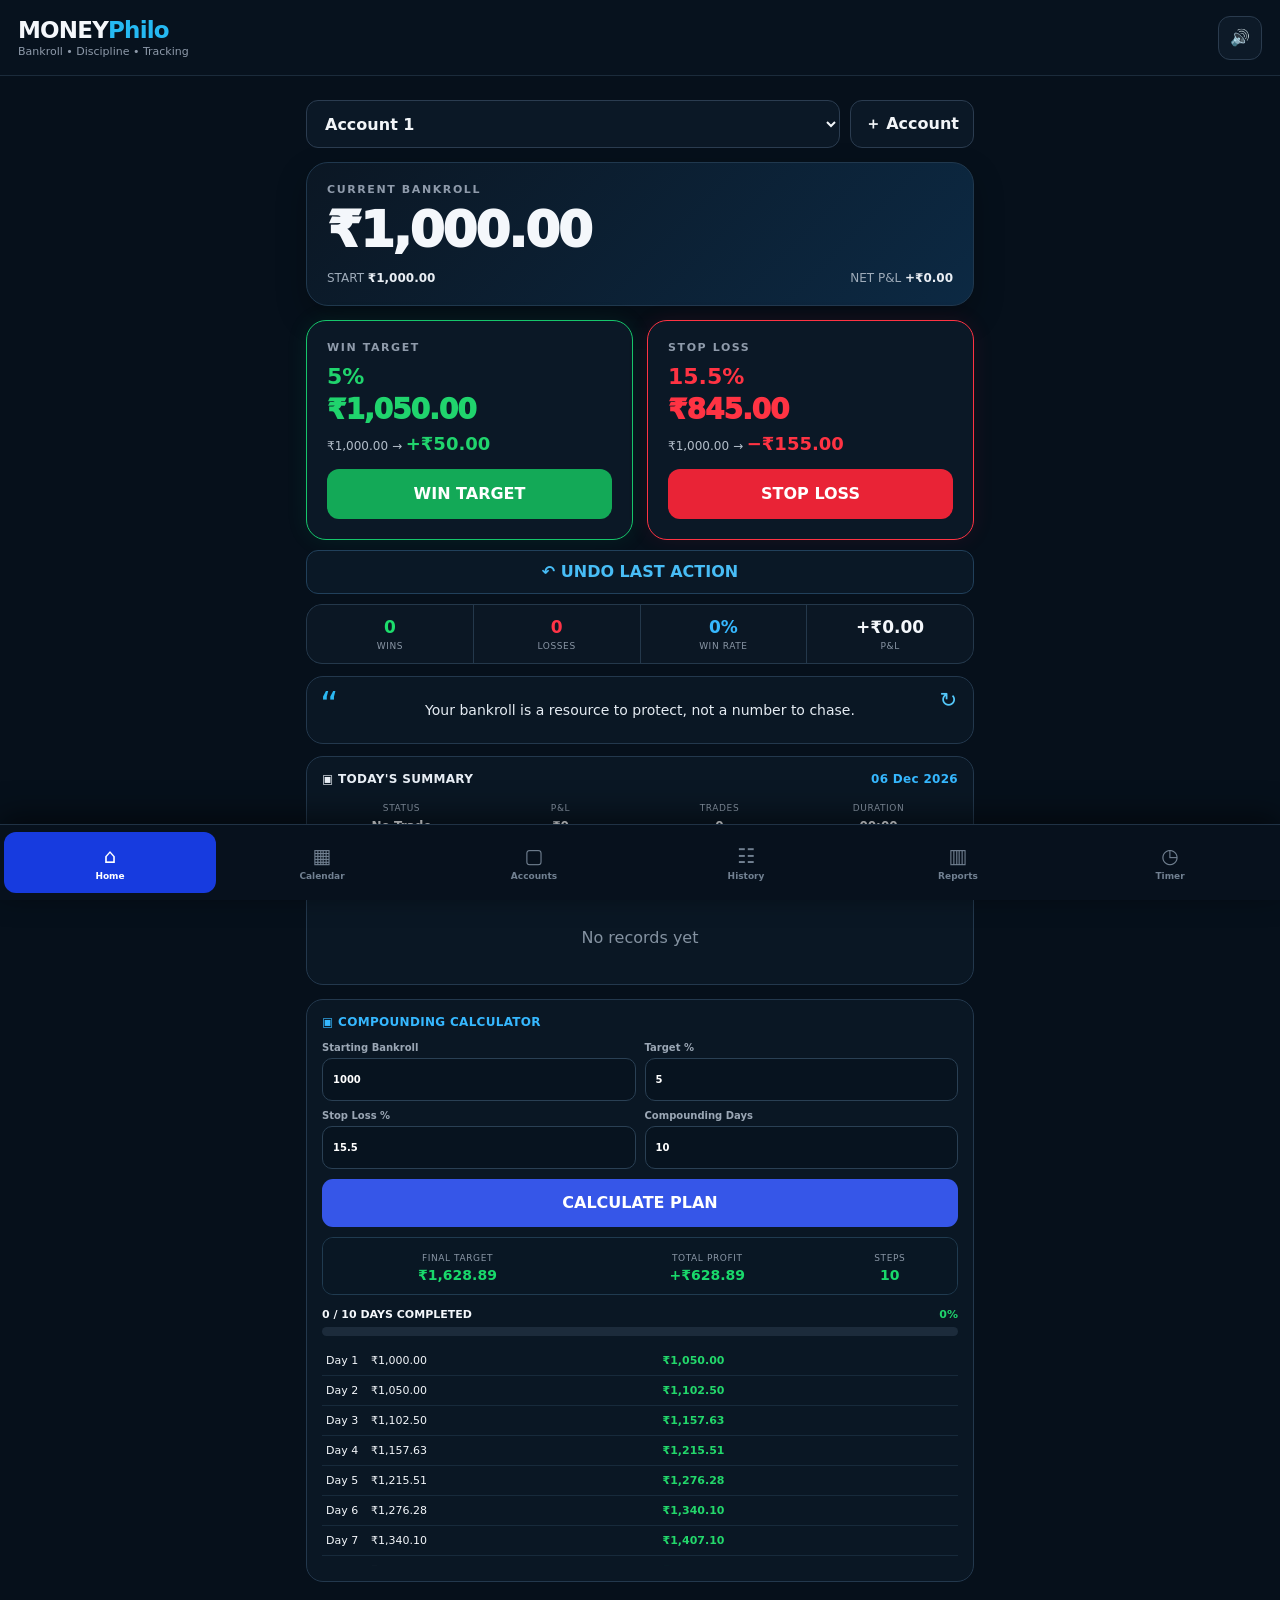
==== commit c6c23e70: "Add files via upload" ====
--- a/index.html
+++ b/index.html
@@ -2,190 +2,110 @@
 <html lang="en">
 <head>
   <meta charset="utf-8">
-  <meta name="viewport" content="width=device-width, initial-scale=1, viewport-fit=cover">
-  <meta name="theme-color" content="#ffffff">
-  <meta name="description" content="MONEYPhilo bankroll, discipline and performance tracker">
-  <title>MONEYPhilo — Bankroll Tracker</title>
+  <meta name="viewport" content="width=device-width,initial-scale=1,viewport-fit=cover">
+  <meta name="theme-color" content="#07111d">
+  <title>MONEYPhilo</title>
   <link rel="stylesheet" href="style.css">
 </head>
 <body>
-<div id="toast" class="toast" role="status" aria-live="polite"></div>
+<div id="app">
+  <header class="topbar">
+    <div class="brand"><div class="logo">MONEY<span>Philo</span></div><div class="tag">Bankroll • Discipline • Tracking</div></div>
+    <button class="icon-btn" id="soundToggle" aria-label="Toggle sound">🔊</button>
+  </header>
 
-<header class="topbar">
-  <div>
-    <div class="logo">MONEY<span>Philo</span></div>
-    <div class="tagline">Bankroll • Discipline • Tracking</div>
-  </div>
-  <button id="soundToggle" class="icon-btn" aria-label="Toggle sound" title="Sound">🔊</button>
-</header>
+  <main id="main">
+    <section class="view active" id="homeView">
+      <div class="account-row">
+        <select id="accountSelect" aria-label="Select account"></select>
+        <button class="secondary-btn" id="addAccount">＋ Account</button>
+      </div>
 
-<main id="app">
-  <!-- HOME -->
-  <section id="view-home" class="view active" aria-labelledby="homeTitle">
-    <div class="account-row">
-      <select id="accountSelect" aria-label="Select account"></select>
-      <button id="addAccountBtn" class="add-btn">＋ Account</button>
-    </div>
+      <section class="bankroll-card">
+        <div class="eyebrow">CURRENT BANKROLL</div>
+        <div class="bankroll" id="bankroll">₹1,000</div>
+        <div class="bankroll-meta"><span>START <b id="startBankroll">₹1,000</b></span><span>NET P&L <b id="netPnl">+₹0</b></span></div>
+      </section>
 
-    <section class="bankroll-card">
-      <div class="eyebrow">CURRENT BANKROLL</div>
-      <div id="currentBankroll" class="bankroll">₹1,000</div>
-      <div class="bankroll-meta">
-        <span>START <b id="startBankroll">₹1,000</b></span>
-        <span>NET P&amp;L <b id="netPnl">+₹0</b></span>
-      </div>
+      <section class="target-grid">
+        <article class="target-card win">
+          <div class="eyebrow">WIN TARGET</div>
+          <div class="percent" id="targetPct">5%</div>
+          <div class="target-value" id="winTarget">₹1,050</div>
+          <div class="arrow-line"><span id="winFrom">₹1,000</span> → <b id="winAmount">+₹50</b></div>
+          <button class="action-btn win-btn" id="winBtn">WIN TARGET</button>
+        </article>
+        <article class="target-card loss">
+          <div class="eyebrow">STOP LOSS</div>
+          <div class="percent" id="stopPct">15.5%</div>
+          <div class="target-value" id="stopTarget">₹845</div>
+          <div class="arrow-line"><span id="lossFrom">₹1,000</span> → <b id="lossAmount">−₹155</b></div>
+          <button class="action-btn loss-btn" id="lossBtn">STOP LOSS</button>
+        </article>
+      </section>
+
+      <button class="undo-btn" id="undoBtn">↶ UNDO LAST ACTION</button>
+
+      <section class="stats-card">
+        <div><b class="green-text" id="wins">0</b><small>WINS</small></div>
+        <div><b class="red-text" id="losses">0</b><small>LOSSES</small></div>
+        <div><b class="blue-text" id="winRate">0%</b><small>WIN RATE</small></div>
+        <div><b id="statPnl">₹0</b><small>P&L</small></div>
+      </section>
+
+      <section class="quote-card">
+        <span class="quote-mark">“</span>
+        <p id="quote">Discipline is choosing between what you want now and what you want most.</p>
+        <button class="mini-btn" id="newQuote" aria-label="New quote">↻</button>
+      </section>
+
+      <section class="summary-card">
+        <div class="section-title"><span>▣ TODAY'S SUMMARY</span><span id="todayDate"></span></div>
+        <div class="summary-grid"><div><small>STATUS</small><b id="todayStatus">No Trade</b></div><div><small>P&L</small><b id="todayPnl">₹0</b></div><div><small>TRADES</small><b id="todayTrades">0</b></div><div><small>DURATION</small><b id="todayDuration">00:00</b></div></div>
+      </section>
+
+      <section class="history-preview">
+        <div class="section-title"><span>▣ RECENT HISTORY</span><button class="link-btn" data-view="history">View All</button></div>
+        <div id="recentHistory"></div>
+      </section>
+
+      <section class="compound-card">
+        <div class="section-title"><span>▣ COMPOUNDING CALCULATOR</span></div>
+        <div class="compound-inputs">
+          <label>Starting Bankroll<input id="compoundStart" type="number" inputmode="decimal" value="1000"></label>
+          <label>Target %<input id="compoundPct" type="number" inputmode="decimal" value="5" step="0.1"></label>
+          <label>Stop Loss %<input id="compoundStop" type="number" inputmode="decimal" value="15.5" step="0.1"></label>
+          <label>Compounding Days<input id="compoundDays" type="number" inputmode="numeric" value="10" min="1" max="365"></label>
+        </div>
+        <button class="calculate-btn" id="calculateCompound">CALCULATE PLAN</button>
+        <div class="compound-result"><div><small>FINAL TARGET</small><b id="finalTarget">₹1,628.89</b></div><div><small>TOTAL PROFIT</small><b id="compoundProfit">+₹628.89</b></div><div><small>STEPS</small><b id="compoundSteps">10</b></div></div>
+        <div class="progress-row"><b id="progressText">0 / 10 DAYS COMPLETED</b><b id="progressPct">0%</b></div>
+        <div class="progress"><span id="progressBar"></span></div>
+        <div class="plan-list" id="planList"></div>
+      </section>
     </section>
 
-    <div class="target-grid">
-      <section class="target-card target-win">
-        <div class="eyebrow">WIN TARGET</div>
-        <div id="winRate" class="rate">5%</div>
-        <div id="winTarget" class="target-amount">₹1,050</div>
-        <div class="target-line"><span id="winFrom">₹1,000</span><span>→</span><strong id="winDelta">+₹50</strong></div>
-        <button id="winBtn" class="action win">WIN TARGET</button>
-      </section>
+    <section class="view" id="calendarView"><div class="page-head"><button class="circle-btn" id="prevMonth">‹</button><h2 id="monthTitle"></h2><button class="circle-btn" id="nextMonth">›</button></div><div class="calendar-card"><div class="weekdays">SUN MON TUE WED THU FRI SAT</div><div class="calendar" id="calendar"></div></div><div class="day-detail" id="dayDetail"></div></section>
 
-      <section class="target-card target-loss">
-        <div class="eyebrow">STOP LOSS</div>
-        <div id="lossRate" class="rate">15.5%</div>
-        <div id="lossTarget" class="target-amount">₹845</div>
-        <div class="target-line"><span id="lossFrom">₹1,000</span><span>→</span><strong id="lossDelta">−₹155</strong></div>
-        <button id="lossBtn" class="action loss">STOP LOSS</button>
-      </section>
-    </div>
+    <section class="view" id="accountsView"><div class="page-head"><h2>Accounts</h2><button class="secondary-btn" id="addAccount2">＋ Account</button></div><div id="accountList"></div><div class="combined-card" id="combinedCard"></div></section>
 
-    <section class="compound-card">
-      <div class="section-head">
-        <div>
-          <h2>Compounding Calculator</h2>
-          <p>Plan your target and track actual completion</p>
-        </div>
-        <span id="compoundBadge" class="badge">0 steps</span>
-      </div>
-      <div class="form-grid">
-        <label>STARTING BANKROLL<input id="compoundStart" type="number" min="0" step="0.01"></label>
-        <label>TARGET %<input id="compoundRate" type="number" min="0" step="0.1"></label>
-        <label>COMPOUND DAYS<input id="compoundDays" type="number" min="1" max="365" value="10"></label>
-        <button id="calculateBtn" class="primary-btn">CALCULATE PLAN</button>
-      </div>
-      <div id="planSummary" class="plan-summary"></div>
-      <div class="progress-row"><b id="progressText">0 / 10 DAYS COMPLETED</b><strong id="progressPct">0%</strong></div>
-      <div class="progress-track"><i id="progressBar"></i></div>
-      <div class="chart-wrap"><canvas id="compoundChart" aria-label="Compounding progress chart"></canvas></div>
-      <div id="compoundTable" class="compound-table"></div>
-    </section>
+    <section class="view" id="historyView"><div class="page-head"><h2>History</h2><button class="secondary-btn" id="exportBtn">Export</button></div><div class="filter-row"><select id="historyAccountFilter"><option value="all">All Accounts</option></select></div><div id="historyList"></div></section>
 
-    <section class="today-card">
-      <div class="section-head">
-        <div><h2>Today's Activity</h2><p id="todayLabel"></p></div>
-        <button id="undoBtn" class="small-btn" disabled>↶ Undo</button>
-      </div>
-      <div id="todayStatus" class="today-status neutral">No session recorded today</div>
-      <textarea id="noteInput" maxlength="220" placeholder="Short discipline note…"></textarea>
-      <button id="saveNoteBtn" class="outline-btn">SAVE NOTE</button>
-    </section>
+    <section class="view" id="reportsView"><div class="page-head"><h2>Reports</h2><select id="reportYear"></select></div><div id="reportContent"></div></section>
 
-    <section class="quote-card">
-      <div class="quote-mark">“</div>
-      <div>
-        <div class="eyebrow">TODAY'S DISCIPLINE QUOTE</div>
-        <p id="dailyQuote"></p>
-      </div>
-    </section>
+    <section class="view" id="timerView"><div class="timer-card"><div class="eyebrow">SESSION TIMER</div><div class="timer-display" id="timerDisplay">30:00</div><div class="timer-input"><input id="timerMinutes" type="number" min="1" max="180" value="30"><span>minutes</span></div><div class="timer-controls"><button class="calculate-btn" id="timerStart">START</button><button class="secondary-btn" id="timerPause">PAUSE</button><button class="secondary-btn" id="timerReset">RESET</button></div><div class="time-up" id="timeUp">TIME UP</div></div></section>
+  </main>
 
-    <div class="stats-grid">
-      <div class="stat green"><span>🟢 WINS</span><b id="wins">0</b><small>Target hits</small></div>
-      <div class="stat red"><span>🔴 LOSSES</span><b id="losses">0</b><small>Stop-loss hits</small></div>
-      <div class="stat blue"><span>💰 NET P&amp;L</span><b id="pnlStat">₹0</b><small>Current result</small></div>
-      <div class="stat amber"><span>📉 DRAWDOWN</span><b id="drawdown">0%</b><small>From peak</small></div>
-    </div>
-  </section>
-
-  <!-- CALENDAR -->
-  <section id="view-calendar" class="view" aria-labelledby="calendarTitle">
-    <div class="page-head"><div><h1 id="calendarTitle">Calendar</h1><p>Green = target • Red = stop loss • Blank = no trade</p></div></div>
-    <div class="calendar-toolbar">
-      <button id="prevMonth" class="small-btn">‹</button>
-      <strong id="monthTitle"></strong>
-      <button id="nextMonth" class="small-btn">›</button>
-    </div>
-    <div class="legend"><span><i class="dot green-dot"></i> Target</span><span><i class="dot red-dot"></i> Stop loss</span><span><i class="dot gray-dot"></i> No trade</span></div>
-    <div id="calendarGrid" class="calendar-grid" role="grid"></div>
-    <div id="dayDetail" class="detail-card">
-      <div class="empty-state">Tap a date to see P&amp;L, result, sessions and notes.</div>
-    </div>
-  </section>
-
-  <!-- ACCOUNTS -->
-  <section id="view-accounts" class="view">
-    <div class="page-head"><div><h1>Accounts</h1><p>Every account stays completely separate.</p></div><button id="newAccount2" class="primary-btn">＋ Add</button></div>
-    <div id="accountsList" class="account-list"></div>
-    <section class="combined-card">
-      <div class="eyebrow">ALL ACCOUNTS</div>
-      <div id="combinedPnl" class="combined-value">+₹0</div>
-      <div class="combined-meta"><span>Bankroll <b id="combinedBankroll">₹0</b></span><span>Wins <b id="combinedWins">0</b></span><span>Losses <b id="combinedLosses">0</b></span></div>
-    </section>
-  </section>
-
-  <!-- HISTORY -->
-  <section id="view-history" class="view">
-    <div class="page-head"><div><h1>History</h1><p>Every result, amount and bankroll after event.</p></div></div>
-    <div class="filter-row"><button id="allHistory" class="filter active">All</button><button id="winHistory" class="filter">Wins</button><button id="lossHistory" class="filter">Losses</button></div>
-    <div id="historyList" class="history-list"></div>
-  </section>
-
-  <!-- REPORTS -->
-  <section id="view-reports" class="view">
-    <div class="page-head"><div><h1>Reports</h1><p>Monthly and yearly performance.</p></div></div>
-    <div class="report-tabs"><button id="monthlyTab" class="report-tab active">Monthly</button><button id="yearlyTab" class="report-tab">Yearly</button></div>
-    <div id="reportContent"></div>
-  </section>
-
-  <!-- TIMER -->
-  <section id="view-timer" class="view">
-    <div class="page-head"><div><h1>Session Timer</h1><p>Set a time limit and respect it.</p></div></div>
-    <section class="timer-card">
-      <div id="timerDisplay" class="timer-display">30:00</div>
-      <div class="timer-input-row">
-        <label>MINUTES<input id="timerMinutes" type="number" min="1" max="999" value="30"></label>
-        <button id="setTimerBtn" class="small-btn">SET</button>
-      </div>
-      <div class="timer-controls"><button id="startTimer" class="primary-btn">START</button><button id="pauseTimer" class="outline-btn">PAUSE</button><button id="resetTimer" class="outline-btn">RESET</button></div>
-      <div id="timeUp" class="time-up" hidden>⏰ TIME UP</div>
-    </section>
-    <div id="sessionHistory" class="session-history"></div>
-  </section>
-</main>
-
-<nav class="bottom-nav" aria-label="Main navigation">
-  <button data-view="home" class="nav active">⌂<span>Home</span></button>
-  <button data-view="calendar" class="nav">▦<span>Calendar</span></button>
-  <button data-view="accounts" class="nav">◎<span>Accounts</span></button>
-  <button data-view="history" class="nav">☷<span>History</span></button>
-  <button data-view="reports" class="nav">◔<span>Reports</span></button>
-  <button data-view="timer" class="nav">◷<span>Timer</span></button>
-</nav>
-
-<dialog id="accountDialog">
-  <form method="dialog" id="accountForm" class="dialog-card">
-    <h2>New Account</h2>
-    <label>ACCOUNT NAME<input id="newName" required maxlength="40" placeholder="e.g. Casino"></label>
-    <label>STARTING BANKROLL<input id="newStart" type="number" required min="0" step="0.01" value="1000"></label>
-    <label>WIN TARGET %<input id="newWin" type="number" min="0" step="0.1" value="5"></label>
-    <label>STOP LOSS %<input id="newLoss" type="number" min="0" step="0.1" value="15.5"></label>
-    <label>COMPOUND DAYS<input id="newDays" type="number" min="1" max="365" value="10"></label>
-    <div class="dialog-actions"><button value="cancel" class="outline-btn">Cancel</button><button id="createAccountBtn" value="default" class="primary-btn">Create</button></div>
-  </form>
-</dialog>
-
-<dialog id="confirmDialog">
-  <div class="dialog-card">
-    <h2 id="confirmTitle">Confirm</h2>
-    <p id="confirmText"></p>
-    <div class="dialog-actions"><button id="confirmNo" class="outline-btn">Cancel</button><button id="confirmYes" class="primary-btn">Confirm</button></div>
-  </div>
-</dialog>
-
+  <nav class="bottom-nav">
+    <button class="nav-btn active" data-view="home">⌂<span>Home</span></button>
+    <button class="nav-btn" data-view="calendar">▦<span>Calendar</span></button>
+    <button class="nav-btn" data-view="accounts">▢<span>Accounts</span></button>
+    <button class="nav-btn" data-view="history">☷<span>History</span></button>
+    <button class="nav-btn" data-view="reports">▥<span>Reports</span></button>
+    <button class="nav-btn" data-view="timer">◷<span>Timer</span></button>
+  </nav>
+</div>
+<div class="modal" id="modal"><div class="modal-box"><button class="modal-close" id="modalClose">×</button><h3 id="modalTitle"></h3><div id="modalBody"></div></div></div>
 <script src="script.js"></script>
 </body>
-</html>
+</html>
--- a/style.css
+++ b/style.css
@@ -1,65 +1 @@
-*{box-sizing:border-box}
-:root{font-family:Inter,system-ui,-apple-system,BlinkMacSystemFont,"Segoe UI",sans-serif;color:#15171b;background:#fff}
-html,body{margin:0;min-height:100%;background:#fff;overflow-x:hidden}
-body{padding-bottom:78px}
-button,input,select,textarea{font:inherit}
-button{touch-action:manipulation;cursor:pointer}
-button:focus-visible,input:focus-visible,select:focus-visible,textarea:focus-visible{outline:3px solid #91a8ff;outline-offset:2px}
-.topbar{max-width:760px;margin:auto;padding:15px 14px 7px;display:flex;justify-content:space-between;align-items:center}
-.logo{font-size:27px;font-weight:1000;letter-spacing:-1.2px}.logo span{font-weight:850}
-.tagline{font-size:12px;color:#8a8e96;margin-top:1px}
-.icon-btn{width:45px;height:45px;border:1px solid #dfe3e9;background:#fff;border-radius:50%;font-size:20px}
-#app{max-width:760px;margin:auto;padding:7px 12px 22px}
-.view{display:none}.view.active{display:block}
-.account-row{display:grid;grid-template-columns:minmax(0,1fr) auto;gap:8px;margin:7px 0 10px}
-.account-row select,.add-btn{height:50px;border:1px solid #dfe2e7;border-radius:16px;background:#fff;padding:0 14px;font-weight:900}
-.add-btn{color:#243b8f}
-.bankroll-card{border-radius:21px;padding:17px;background:linear-gradient(135deg,#111827,#2944a2);color:#fff;box-shadow:0 8px 25px #233a9018}
-.eyebrow{font-size:9px;letter-spacing:1.3px;font-weight:950;color:#747983}
-.bankroll-card .eyebrow{color:#b9c1d5}.bankroll{font-size:39px;line-height:1.05;font-weight:1000;margin:8px 0 14px;white-space:nowrap;overflow:hidden;text-overflow:ellipsis}
-.bankroll-meta{display:flex;justify-content:space-between;font-size:11px;color:#d7dbea}.bankroll-meta b{color:#fff}
-.target-grid{display:grid;grid-template-columns:1fr 1fr;gap:9px;margin-top:10px}
-.target-card{padding:13px 10px;border-radius:19px;overflow:hidden}
-.target-win{background:#effaf2;border:2px solid #6bcb8d}.target-loss{background:#fff0f1;border:2px solid #e47b83}
-.target-win .eyebrow{color:#168342}.target-loss .eyebrow{color:#bf303c}
-.rate{font-size:16px;font-weight:850;color:#666;margin:4px 0}
-.target-amount{font-size:29px;font-weight:1000;line-height:1.02;white-space:nowrap;overflow:hidden;text-overflow:ellipsis}
-.target-line{display:flex;gap:5px;align-items:center;margin:6px 0 10px;font-size:10px;white-space:nowrap}
-.target-line span{color:#666;overflow:hidden;text-overflow:ellipsis}.target-line strong{font-size:18px}
-.target-win .target-line strong{color:#168342}.target-loss .target-line strong{color:#c72f3b}
-.action{width:100%;height:45px;border:0;border-radius:12px;color:#fff;font-size:10px;font-weight:1000}.action.win{background:#168b46}.action.loss{background:#d32e3a}
-.compound-card,.today-card,.quote-card,.detail-card,.timer-card{margin-top:10px;border:1px solid #e4e7ec;border-radius:18px;background:#fff;overflow:hidden;box-shadow:0 5px 20px #1720330a}
-.section-head{padding:13px;display:flex;justify-content:space-between;gap:8px;align-items:center}
-.section-head h2,.today-card h2{font-size:15px;margin:0}.section-head p,.today-card p{font-size:10px;color:#858991;margin:3px 0 0}
-.badge{background:#eef2ff;color:#243b8f;padding:6px 8px;border-radius:9px;font-size:9px;font-weight:950}
-.form-grid{display:grid;grid-template-columns:1fr 1fr;gap:8px;padding:0 12px 10px}
-.form-grid label,.timer-input-row label,.dialog-card label{font-size:8px;color:#777;font-weight:950}
-.form-grid label:nth-child(3){grid-column:1}.form-grid input,.timer-input-row input,.dialog-card input{display:block;width:100%;height:40px;margin-top:4px;border:1px solid #dfe3e8;border-radius:10px;padding:0 9px;background:#fff;font-weight:850}
-.primary-btn,.outline-btn,.small-btn{min-height:40px;border-radius:10px;border:0;padding:0 13px;font-weight:950}
-.primary-btn{background:#243b8f;color:#fff}.outline-btn,.small-btn{background:#fff;border:1px solid #d9dde4;color:#243b8f}.form-grid .primary-btn{align-self:end}
-.plan-summary{padding:1px 12px 9px;font-size:10px;color:#555}
-.progress-row{display:flex;justify-content:space-between;padding:9px 12px 6px;background:#f7f9ff;border-top:1px solid #eef0f4;font-size:9px}.progress-row b{color:#243b8f}.progress-row strong{color:#168342}
-.progress-track{height:9px;background:#e5e8ee;margin:0 12px 8px;border-radius:20px;overflow:hidden}.progress-track i{display:block;height:100%;width:0;background:#168b46;border-radius:20px}
-.chart-wrap{height:170px;padding:6px 9px}.chart-wrap canvas{width:100%;height:100%}
-.compound-table{border-top:1px solid #eef0f4;max-height:200px;overflow:auto}.compound-row{display:grid;grid-template-columns:.55fr 1fr .5fr 1fr;gap:4px;padding:8px 11px;font-size:9px;border-bottom:1px solid #f0f1f4}.compound-row.done{background:#effaf2}.compound-row b:last-child{color:#168342}
-.today-card{padding:13px}.today-card .section-head{padding:0 0 9px}.today-status{padding:10px;border-radius:11px;font-size:11px;font-weight:850}.today-status.win{background:#eaf9ef;color:#116d32}.today-status.loss{background:#ffebed;color:#b32b36}.today-status.neutral{background:#f5f6f8;color:#666}
-textarea{width:100%;min-height:62px;resize:vertical;border:1px solid #dfe3e8;border-radius:10px;padding:9px;margin-top:9px;font-size:12px}.today-card .outline-btn{width:100%;margin-top:7px}
-.small-btn{min-height:36px;padding:0 10px;font-size:10px}.quote-card{padding:13px;display:flex;gap:9px;background:#f7f9ff}.quote-mark{font-size:34px;line-height:.7;color:#243b8f;font-weight:1000}.quote-card p{font-size:12px;line-height:1.45;margin:5px 0 0;font-weight:750}
-.stats-grid{display:grid;grid-template-columns:1fr 1fr;gap:7px;margin-top:10px}.stat{min-height:79px;border-radius:15px;padding:11px}.stat span{font-size:8px;font-weight:950}.stat b{display:block;font-size:20px;margin-top:6px}.stat small{font-size:8px;color:#777}.stat.green{background:#eaf9ef;color:#0e7336}.stat.red{background:#ffebed;color:#b32c37}.stat.blue{background:#eef2ff;color:#243b8f}.stat.amber{background:#fff4dd;color:#8b5c00}
-.page-head{padding:6px 2px 11px;display:flex;justify-content:space-between;align-items:center}.page-head h1{font-size:24px;margin:0;font-weight:1000}.page-head p{font-size:11px;color:#858991;margin:4px 0 0}
-.calendar-toolbar{display:grid;grid-template-columns:38px 1fr 38px;gap:8px;align-items:center;text-align:center;margin-bottom:8px}.calendar-toolbar strong{font-size:14px}.legend{display:flex;gap:12px;flex-wrap:wrap;font-size:9px;color:#666;margin-bottom:8px}.dot{width:9px;height:9px;border-radius:3px;display:inline-block;margin-right:4px}.green-dot{background:#69c98b}.red-dot{background:#e47b83}.gray-dot{background:#e6e8ec}
-.calendar-grid{display:grid;grid-template-columns:repeat(7,1fr);gap:4px}.dow{text-align:center;font-size:8px;font-weight:950;color:#7b7f87;padding:5px 0}.day{min-height:52px;border:1px solid #e6e8ed;border-radius:10px;background:#fff;text-align:left;padding:6px;font-size:11px;font-weight:900;position:relative}.day.empty{border:0;background:transparent}.day.win-day{background:#e8f8ed;border-color:#69c98b;color:#116d32}.day.loss-day{background:#ffebed;border-color:#e47b83;color:#b32c37}.day.no-trade{background:#f5f6f8;color:#777}.day.today{box-shadow:inset 0 0 0 2px #243b8f}.day .mark{position:absolute;right:5px;bottom:4px;font-size:9px}.detail-card{padding:13px;min-height:95px}.empty-state{color:#8a8d94;font-size:11px}
-.detail-grid{display:grid;grid-template-columns:1fr 1fr;gap:7px;margin-top:8px}.detail-item{background:#f6f7f9;padding:9px;border-radius:10px}.detail-item span{display:block;color:#777;font-size:8px}.detail-item b{font-size:12px}.note-box{margin-top:8px;background:#f7f9ff;border-radius:10px;padding:9px;font-size:10px}
-.account-list,.history-list,.session-history{display:grid;gap:8px}.account-item,.history-item,.session-item{border:1px solid #e3e6eb;border-radius:15px;padding:12px;background:#fff}.account-item{display:grid;grid-template-columns:1fr auto;gap:8px}.account-item h3{margin:0;font-size:14px}.account-item p{margin:4px 0 0;color:#777;font-size:10px}.account-value{font-size:18px;font-weight:1000}.account-actions{grid-column:1/-1;display:flex;gap:7px}.account-actions button{flex:1}
-.combined-card{margin-top:10px;padding:14px;border-radius:18px;background:#243b8f;color:#fff}.combined-card .eyebrow{color:#c8d0e6}.combined-value{font-size:30px;font-weight:1000;margin:6px 0 10px}.combined-meta{display:flex;justify-content:space-between;font-size:9px;color:#d5dbea}.combined-meta b{color:#fff}
-.filter-row,.report-tabs{display:flex;gap:7px;margin-bottom:9px}.filter,.report-tab{border:1px solid #dfe3e8;background:#fff;color:#666;border-radius:10px;padding:8px 12px;font-size:10px;font-weight:900}.filter.active,.report-tab.active{background:#eef2ff;color:#243b8f;border-color:#b9c5ef}
-.history-item{display:grid;grid-template-columns:1fr auto;gap:5px}.history-item h3{margin:0;font-size:12px}.history-item p{margin:3px 0 0;color:#777;font-size:9px}.history-amount{font-weight:1000;font-size:15px}.history-amount.win{color:#168342}.history-amount.loss{color:#c72f3b}.history-actions{grid-column:1/-1;display:flex;justify-content:flex-end;gap:5px}
-.report-card{border:1px solid #e2e5eb;border-radius:16px;padding:12px;margin-bottom:8px}.report-card h3{margin:0;font-size:14px}.report-total{font-size:25px;font-weight:1000;margin:5px 0 10px}.report-total.pos{color:#168342}.report-total.neg{color:#c72f3b}.report-metrics{display:grid;grid-template-columns:1fr 1fr;gap:6px}.metric{background:#f6f7f9;border-radius:10px;padding:8px}.metric span{display:block;color:#777;font-size:8px}.metric b{font-size:12px}
-.month-list{display:grid;gap:5px;margin-top:9px}.month-row{display:flex;justify-content:space-between;padding:9px 10px;border-radius:9px;background:#f7f8fa;font-size:10px}.month-row.pos{color:#168342}.month-row.neg{color:#c72f3b}
-.timer-card{padding:15px;text-align:center}.timer-display{font-size:64px;font-weight:1000;letter-spacing:1px;color:#243b8f;line-height:1.1}.timer-input-row{display:grid;grid-template-columns:1fr auto;gap:8px;text-align:left;max-width:260px;margin:13px auto}.timer-controls{display:grid;grid-template-columns:1fr 1fr 1fr;gap:7px}.time-up{margin-top:12px;padding:14px;border-radius:12px;background:#ffebed;color:#c72f3b;font-size:20px;font-weight:1000;animation:pulse .8s infinite alternate}@keyframes pulse{to{transform:scale(1.02)}}
-.bottom-nav{position:fixed;z-index:30;left:0;right:0;bottom:0;height:70px;background:#fff;border-top:1px solid #e3e5ea;box-shadow:0 -5px 20px #17203312;display:grid;grid-template-columns:repeat(6,1fr);padding:5px 5px env(safe-area-inset-bottom)}
-.nav{border:0;background:#fff;color:#243b8f;font-size:17px;font-weight:1000;border-radius:11px;display:flex;flex-direction:column;align-items:center;justify-content:center;gap:2px}.nav span{font-size:8px}.nav.active{background:#eef2ff}
-dialog{border:0;border-radius:18px;padding:0;width:min(92vw,380px);box-shadow:0 20px 70px #0004}dialog::backdrop{background:#10182877}.dialog-card{padding:16px}.dialog-card h2{margin:0 0 12px}.dialog-card label{display:block;margin:9px 0}.dialog-actions{display:grid;grid-template-columns:1fr 1fr;gap:7px;margin-top:13px}
-.toast{position:fixed;z-index:50;top:12px;left:50%;transform:translate(-50%,-130%);background:#15171b;color:#fff;border-radius:12px;padding:10px 14px;font-size:11px;font-weight:850;transition:.2s;max-width:90vw;text-align:center}.toast.show{transform:translate(-50%,0)}
-@media(max-width:380px){.bankroll{font-size:34px}.target-amount{font-size:25px}.target-line strong{font-size:16px}.target-card{padding:11px 8px}.action{height:42px}.form-grid{gap:6px}.timer-display{font-size:55px}}
-@media(min-width:600px){.target-grid{gap:12px}.target-card{padding:16px}.target-amount{font-size:34px}.stats-grid{grid-template-columns:repeat(4,1fr)}}
+*{box-sizing:border-box}html,body{margin:0;min-height:100%;font-family:Inter,system-ui,-apple-system,Segoe UI,sans-serif;background:#06101b;color:#f4f7fb}body{padding-bottom:82px}button,input,select{font:inherit}button{cursor:pointer;-webkit-tap-highlight-color:transparent}.topbar{height:76px;padding:14px 18px;display:flex;align-items:center;justify-content:space-between;border-bottom:1px solid #1b2b3b;background:#07121e;position:sticky;top:0;z-index:10}.logo{font-size:23px;font-weight:900;letter-spacing:-.8px}.logo span{color:#25b9f2}.tag{font-size:11px;color:#8e9aaa;margin-top:2px}.icon-btn,.circle-btn{border:1px solid #2a3b4e;background:#0d1a28;color:#fff;border-radius:12px;min-width:44px;min-height:44px}.view{display:none;padding:16px 16px 20px;max-width:700px;margin:auto}.view.active{display:block}.account-row{display:grid;grid-template-columns:1fr auto;gap:10px;margin-bottom:14px}select,.secondary-btn,.circle-btn{background:#0b1826;color:#f2f5f8;border:1px solid #2b3c50;border-radius:12px;min-height:48px;padding:0 14px;font-weight:750}.secondary-btn{white-space:nowrap}.bankroll-card{background:linear-gradient(135deg,#0b1724,#0c2943);border:1px solid #20384e;border-radius:22px;padding:20px;margin-bottom:14px;box-shadow:0 12px 30px #0004}.eyebrow{font-size:11px;letter-spacing:1.6px;color:#8f9bab;font-weight:900}.bankroll{font-size:45px;line-height:1.05;font-weight:950;margin:8px 0 14px;letter-spacing:-2px}.bankroll-meta{display:flex;justify-content:space-between;color:#9eabb9;font-size:12px}.bankroll-meta b{color:#e9eef4}.target-grid{display:grid;grid-template-columns:1fr 1fr;gap:10px}.target-card{border-radius:20px;padding:17px 14px 14px;background:#0b1826;min-width:0}.target-card.win{border:1.5px solid #16c66b;box-shadow:0 0 22px #0bc96717}.target-card.loss{border:1.5px solid #ff3343;box-shadow:0 0 22px #ff1c3d17}.percent{font-size:22px;font-weight:850;margin:10px 0 4px}.win .percent,.win .target-value{color:#20d46d}.loss .percent,.loss .target-value{color:#ff3343}.target-value{font-size:28px;font-weight:950;white-space:nowrap;letter-spacing:-1px}.arrow-line{font-size:12px;color:#b2bdc9;margin:7px 0 15px;white-space:nowrap}.win .arrow-line b{font-size:18px;color:#20d46d}.loss .arrow-line b{font-size:18px;color:#ff3343}.action-btn{border:0;border-radius:12px;color:#fff;font-weight:900;width:100%;min-height:50px}.win-btn{background:#13a957}.loss-btn{background:#e92336}.undo-btn{width:100%;min-height:44px;margin:10px 0;border:1px solid #21405b;background:#0a1826;color:#48bdf6;border-radius:12px;font-weight:800}.stats-card{display:grid;grid-template-columns:repeat(4,1fr);gap:1px;border:1px solid #24384b;background:#24384b;border-radius:16px;overflow:hidden;margin-bottom:12px}.stats-card div{background:#0b1724;padding:12px 4px;text-align:center}.stats-card b{display:block;font-size:17px}.stats-card small,.summary-grid small,.compound-result small{display:block;color:#8996a5;font-size:9px;letter-spacing:.6px;margin-top:4px}.green-text{color:#1ddd6c}.red-text{color:#ff3447}.blue-text{color:#36b8ff}.quote-card,.summary-card,.history-preview,.compound-card,.calendar-card,.day-detail,.combined-card,.account-item,.timer-card{background:#0a1724;border:1px solid #23384d;border-radius:17px;padding:15px;margin-bottom:12px}.quote-card{position:relative;padding:19px 38px 18px}.quote-card p{text-align:center;margin:4px 0;font-size:14px;line-height:1.5;color:#e4ebf2}.quote-mark{position:absolute;color:#2bb8f2;font-size:36px;left:13px;top:7px}.mini-btn{position:absolute;right:10px;top:10px;border:0;background:none;color:#54c8fa;font-size:21px}.section-title{display:flex;justify-content:space-between;align-items:center;font-size:12px;font-weight:900;letter-spacing:.3px;margin-bottom:13px}.section-title span:first-child{color:#e8eef5}.section-title span:last-child,.link-btn{color:#36b8ff}.link-btn{border:0;background:none;font-size:12px;font-weight:800}.summary-grid{display:grid;grid-template-columns:repeat(4,1fr);text-align:center}.summary-grid b{font-size:12px;margin-top:6px;display:block}.history-item{display:flex;justify-content:space-between;align-items:center;border-top:1px solid #1d2d3e;padding:11px 0;font-size:12px}.history-item:first-child{border-top:0}.badge{padding:5px 8px;border-radius:8px;font-weight:900;font-size:9px}.badge.win{background:#0d3a27;color:#32df7b}.badge.loss{background:#401520;color:#ff5262}.badge.no{background:#26323e;color:#9da8b3}.compound-card{margin-top:14px}.compound-inputs{display:grid;grid-template-columns:1fr 1fr;gap:9px}.compound-inputs label{font-size:10px;color:#9ba7b5;font-weight:800}.compound-inputs input{width:100%;margin-top:5px;height:43px;background:#07131f;border:1px solid #2a4054;border-radius:10px;color:#fff;padding:0 10px;outline:none}.calculate-btn{width:100%;min-height:48px;border:0;border-radius:11px;background:#3656e8;color:#fff;font-weight:900;margin-top:10px}.compound-result{display:grid;grid-template-columns:1.4fr 1.2fr .7fr;margin-top:10px;border:1px solid #203b50;border-radius:11px;overflow:hidden}.compound-result>div{padding:11px 8px;text-align:center;background:#091724}.compound-result b{font-size:14px;color:#19d96b;display:block;margin-top:4px}.progress-row{display:flex;justify-content:space-between;font-size:11px;margin:13px 0 6px}.progress-row b:last-child{color:#20d46d}.progress{height:9px;border-radius:9px;background:#1c2b3b;overflow:hidden}.progress span{display:block;height:100%;width:0;background:linear-gradient(90deg,#16c76a,#32bfff);transition:width .3s}.plan-list{margin-top:10px;max-height:220px;overflow:auto}.plan-row{display:grid;grid-template-columns:45px 1fr 1fr;padding:8px 4px;border-bottom:1px solid #172a3b;font-size:11px}.plan-row b{color:#23d86b}.page-head{display:flex;align-items:center;justify-content:space-between;margin-bottom:14px}.page-head h2{margin:0;font-size:21px}.calendar-card{padding:12px}.weekdays{display:grid;grid-template-columns:repeat(7,1fr);font-size:9px;color:#7f8c9a;text-align:center;font-weight:800;padding-bottom:10px}.calendar{display:grid;grid-template-columns:repeat(7,1fr);gap:5px}.day{aspect-ratio:1;border-radius:10px;border:1px solid #1d3143;background:#091724;color:#dce4eb;display:flex;align-items:center;justify-content:center;font-size:12px;font-weight:800}.day.win{background:#0b6a38;border-color:#16d56c}.day.loss{background:#7d1420;border-color:#ff394a}.day.selected{outline:2px solid #36b8ff;outline-offset:1px}.day.empty{visibility:hidden}.day-detail{min-height:100px}.account-item{display:flex;align-items:center;justify-content:space-between;gap:10px}.account-item h3{margin:0 0 5px;font-size:15px}.account-item p{margin:0;color:#93a0af;font-size:11px}.account-item .money{font-weight:900}.combined-card{border-color:#2a63a4}.filter-row{margin-bottom:12px}.filter-row select{width:100%}.report-card{background:#0a1724;border:1px solid #23384d;border-radius:15px;padding:14px;margin-bottom:10px}.report-card h3{margin:0 0 12px}.report-grid{display:grid;grid-template-columns:repeat(2,1fr);gap:8px}.report-grid div{background:#0d1d2c;border-radius:10px;padding:10px}.report-grid small{display:block;color:#8493a2;font-size:9px}.report-grid b{font-size:15px;display:block;margin-top:3px}.timer-card{text-align:center;padding:25px 18px}.timer-display{font-size:68px;font-weight:950;letter-spacing:2px;margin:25px 0;color:#fff}.timer-input{display:flex;justify-content:center;gap:8px;align-items:center;color:#98a5b3}.timer-input input{width:90px;background:#081521;color:#fff;border:1px solid #2a4054;border-radius:10px;height:45px;text-align:center}.timer-controls{display:grid;grid-template-columns:1fr 1fr 1fr;gap:7px;margin-top:18px}.time-up{display:none;margin-top:18px;color:#ff3b4c;font-size:28px;font-weight:950;animation:pulse .7s infinite alternate}.time-up.show{display:block}@keyframes pulse{to{transform:scale(1.05);opacity:.65}}.bottom-nav{position:fixed;z-index:20;bottom:0;left:0;right:0;height:76px;background:#07111d;border-top:1px solid #203245;display:grid;grid-template-columns:repeat(6,1fr);padding:7px 4px calc(7px + env(safe-area-inset-bottom));box-shadow:0 -8px 30px #0008}.nav-btn{border:0;background:none;color:#718091;font-size:20px;border-radius:12px;display:flex;flex-direction:column;align-items:center;justify-content:center;gap:3px}.nav-btn span{font-size:9px;font-weight:800}.nav-btn.active{background:#173bdf;color:#fff}.modal{position:fixed;inset:0;background:#0009;display:none;align-items:flex-end;z-index:50}.modal.show{display:flex}.modal-box{width:100%;max-width:700px;margin:auto;background:#0b1826;border:1px solid #294057;border-radius:20px 20px 0 0;padding:20px;position:relative}.modal-close{position:absolute;right:12px;top:10px;background:none;border:0;color:#fff;font-size:28px}.modal-box h3{margin-top:0}@media(min-width:600px){.view{padding-top:24px}.target-grid{gap:14px}.target-card{padding:20px}.bankroll{font-size:50px}}@media(max-width:360px){.bankroll{font-size:39px}.target-value{font-size:24px}.percent{font-size:20px}.arrow-line{font-size:10px}.win .arrow-line b,.loss .arrow-line b{font-size:16px}.nav-btn span{font-size:8px}}
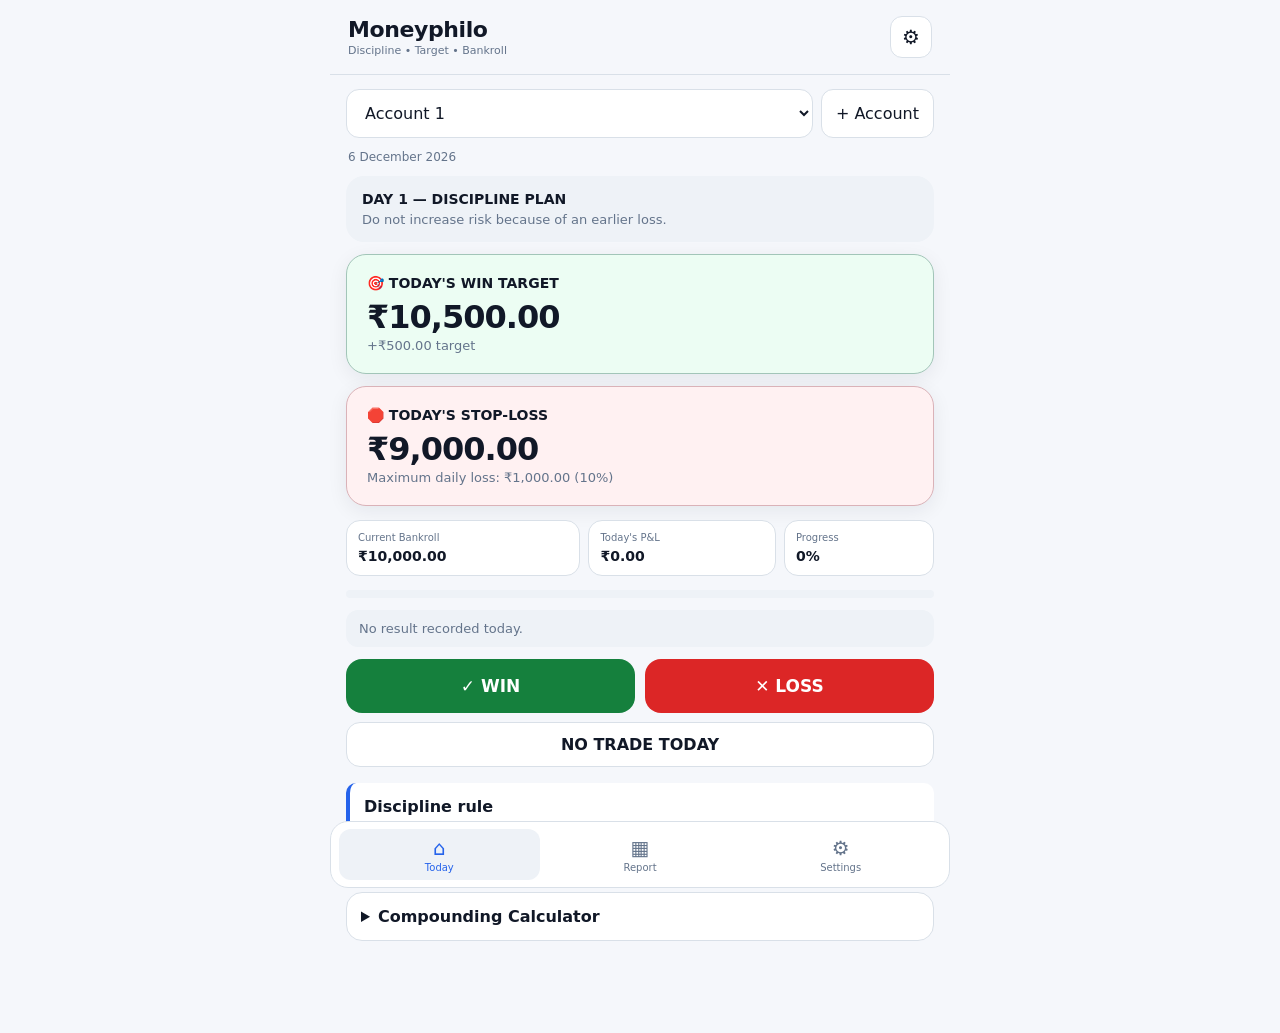
==== commit a90c6b12: "Add files via upload" ====
--- a/index.html
+++ b/index.html
@@ -2,110 +2,193 @@
 <html lang="en">
 <head>
   <meta charset="utf-8">
-  <meta name="viewport" content="width=device-width,initial-scale=1,viewport-fit=cover">
-  <meta name="theme-color" content="#07111d">
-  <title>MONEYPhilo</title>
+  <meta name="viewport" content="width=device-width, initial-scale=1, viewport-fit=cover">
+  <meta name="theme-color" content="#0b1220">
+  <title>Moneyphilo — Discipline Tracker</title>
   <link rel="stylesheet" href="style.css">
 </head>
 <body>
-<div id="app">
-  <header class="topbar">
-    <div class="brand"><div class="logo">MONEY<span>Philo</span></div><div class="tag">Bankroll • Discipline • Tracking</div></div>
-    <button class="icon-btn" id="soundToggle" aria-label="Toggle sound">🔊</button>
-  </header>
+  <div id="app">
+    <header class="topbar">
+      <div>
+        <div class="brand">Moneyphilo</div>
+        <div class="subtitle">Discipline • Target • Bankroll</div>
+      </div>
+      <button class="icon-btn" id="settingsBtn" aria-label="Open settings">⚙</button>
+    </header>
 
-  <main id="main">
-    <section class="view active" id="homeView">
-      <div class="account-row">
-        <select id="accountSelect" aria-label="Select account"></select>
-        <button class="secondary-btn" id="addAccount">＋ Account</button>
-      </div>
+    <main>
+      <!-- DASHBOARD -->
+      <section id="page-dashboard" class="page active">
+        <div class="account-row">
+          <select id="accountSelect" aria-label="Select account"></select>
+          <button class="small-btn" id="addAccountBtn">+ Account</button>
+        </div>
 
-      <section class="bankroll-card">
-        <div class="eyebrow">CURRENT BANKROLL</div>
-        <div class="bankroll" id="bankroll">₹1,000</div>
-        <div class="bankroll-meta"><span>START <b id="startBankroll">₹1,000</b></span><span>NET P&L <b id="netPnl">+₹0</b></span></div>
+        <div class="date-line" id="todayLine"></div>
+
+        <section class="discipline-banner">
+          <strong id="dayLabel">DAY 1 — DISCIPLINE PLAN</strong>
+          <span id="dailyQuote">Follow the plan. Do not chase losses.</span>
+        </section>
+
+        <div class="focus-card win-card">
+          <div class="card-label">🎯 TODAY'S WIN TARGET</div>
+          <div class="big-number" id="winTarget">₹0.00</div>
+          <div class="muted" id="winTargetGain">+₹0.00 required</div>
+        </div>
+
+        <div class="focus-card stop-card">
+          <div class="card-label">🛑 TODAY'S STOP-LOSS</div>
+          <div class="big-number" id="stopLoss">₹0.00</div>
+          <div class="muted" id="stopLossText">Maximum planned daily loss</div>
+        </div>
+
+        <div class="bankroll-strip">
+          <div><span>Current Bankroll</span><strong id="currentBankroll">₹0.00</strong></div>
+          <div><span>Today's P&amp;L</span><strong id="todayPnl">₹0.00</strong></div>
+          <div><span>Progress</span><strong id="progressText">0%</strong></div>
+        </div>
+
+        <div class="progress-track"><div id="progressBar"></div></div>
+
+        <div id="sessionStatus" class="status neutral">No result recorded today.</div>
+
+        <div class="action-grid">
+          <button class="action-btn win-action" id="winBtn">✓ WIN</button>
+          <button class="action-btn loss-action" id="lossBtn">✕ LOSS</button>
+        </div>
+        <button class="no-trade-btn" id="noTradeBtn">NO TRADE TODAY</button>
+
+        <div class="discipline-note">
+          <strong>Discipline rule</strong>
+          <p>Target hit → stop for the day. Stop-loss hit → stop for the day. Never increase risk to recover a loss.</p>
+        </div>
+
+        <details class="calculator">
+          <summary>Compounding Calculator</summary>
+          <div class="form-grid">
+            <label>Starting Bankroll<input id="calcStart" type="number" min="0" step="0.01" value="10000"></label>
+            <label>Daily Target %<input id="calcRate" type="number" min="0" step="0.01" value="5"></label>
+            <label>Planned Days<input id="calcDays" type="number" min="1" step="1" value="30"></label>
+          </div>
+          <div class="calc-result">
+            <span>Projected amount</span>
+            <strong id="calcResult">₹43,219.42</strong>
+          </div>
+          <p class="warning">Projection only. Compounding does not guarantee profits and actual results can be negative.</p>
+        </details>
       </section>
 
-      <section class="target-grid">
-        <article class="target-card win">
-          <div class="eyebrow">WIN TARGET</div>
-          <div class="percent" id="targetPct">5%</div>
-          <div class="target-value" id="winTarget">₹1,050</div>
-          <div class="arrow-line"><span id="winFrom">₹1,000</span> → <b id="winAmount">+₹50</b></div>
-          <button class="action-btn win-btn" id="winBtn">WIN TARGET</button>
-        </article>
-        <article class="target-card loss">
-          <div class="eyebrow">STOP LOSS</div>
-          <div class="percent" id="stopPct">15.5%</div>
-          <div class="target-value" id="stopTarget">₹845</div>
-          <div class="arrow-line"><span id="lossFrom">₹1,000</span> → <b id="lossAmount">−₹155</b></div>
-          <button class="action-btn loss-btn" id="lossBtn">STOP LOSS</button>
-        </article>
+      <!-- REPORT -->
+      <section id="page-report" class="page">
+        <div class="page-heading">
+          <div>
+            <h1>Monthly Report</h1>
+            <p>Daily results at a glance.</p>
+          </div>
+          <input id="reportMonth" type="month" aria-label="Report month">
+        </div>
+
+        <div class="report-summary">
+          <div><span>Net P&amp;L</span><strong id="reportPnl">₹0.00</strong></div>
+          <div><span>Wins</span><strong id="reportWins">0</strong></div>
+          <div><span>Losses</span><strong id="reportLosses">0</strong></div>
+          <div><span>No Trade</span><strong id="reportNoTrade">0</strong></div>
+        </div>
+
+        <div class="legend">
+          <span><i class="dot win-dot"></i> Win</span>
+          <span><i class="dot loss-dot"></i> Loss</span>
+          <span><i class="dot neutral-dot"></i> No result / no trade</span>
+        </div>
+
+        <div class="calendar-wrap">
+          <div class="weekday-row">
+            <span>Sun</span><span>Mon</span><span>Tue</span><span>Wed</span><span>Thu</span><span>Fri</span><span>Sat</span>
+          </div>
+          <div id="calendarGrid" class="calendar-grid"></div>
+        </div>
+
+        <div id="dayDetails" class="day-details">Tap a day to see its details.</div>
       </section>
 
-      <button class="undo-btn" id="undoBtn">↶ UNDO LAST ACTION</button>
+      <!-- SETTINGS -->
+      <section id="page-settings" class="page">
+        <div class="page-heading">
+          <div>
+            <h1>Settings</h1>
+            <p>Keep the system simple and disciplined.</p>
+          </div>
+        </div>
 
-      <section class="stats-card">
-        <div><b class="green-text" id="wins">0</b><small>WINS</small></div>
-        <div><b class="red-text" id="losses">0</b><small>LOSSES</small></div>
-        <div><b class="blue-text" id="winRate">0%</b><small>WIN RATE</small></div>
-        <div><b id="statPnl">₹0</b><small>P&L</small></div>
+        <div class="settings-card">
+          <h2>Account</h2>
+          <label>Account Name<input id="accountName" type="text" maxlength="40"></label>
+          <label>Starting Bankroll<input id="startingBankroll" type="number" min="0" step="0.01"></label>
+          <label>Daily Win Target %<input id="targetPct" type="number" min="0" max="100" step="0.01"></label>
+          <label>Daily Stop-Loss %<input id="stopPct" type="number" min="0" max="100" step="0.01"></label>
+          <label>Planned Days<input id="plannedDays" type="number" min="1" max="3650" step="1"></label>
+          <label>Purpose
+            <select id="purpose">
+              <option value="Trading">Trading</option>
+              <option value="Gambling">Gambling</option>
+              <option value="Trading + Gambling">Trading + Gambling</option>
+            </select>
+          </label>
+          <button class="primary-btn" id="saveAccountBtn">Save Account Settings</button>
+        </div>
+
+        <div class="settings-card">
+          <h2>Appearance</h2>
+          <div class="theme-row">
+            <button class="theme-btn" data-theme="light">☀ Light</button>
+            <button class="theme-btn" data-theme="dark">☾ Dark</button>
+          </div>
+        </div>
+
+        <div class="settings-card">
+          <h2>Safety &amp; Discipline</h2>
+          <ul class="rules">
+            <li>One daily result is recorded per account/day.</li>
+            <li>After WIN or LOSS, the day is closed to discourage chasing.</li>
+            <li>Use the actual result amount; the app never assumes a guaranteed profit.</li>
+            <li>For gambling, only use money you can afford to lose and follow applicable laws and platform rules.</li>
+          </ul>
+        </div>
+
+        <div class="settings-card danger-card">
+          <h2>Data</h2>
+          <button class="secondary-btn" id="exportBtn">Export Backup (JSON)</button>
+          <label class="file-btn">Import Backup (JSON)<input id="importInput" type="file" accept="application/json"></label>
+          <button class="danger-btn" id="resetAllBtn">Delete All App Data</button>
+        </div>
       </section>
+    </main>
 
-      <section class="quote-card">
-        <span class="quote-mark">“</span>
-        <p id="quote">Discipline is choosing between what you want now and what you want most.</p>
-        <button class="mini-btn" id="newQuote" aria-label="New quote">↻</button>
-      </section>
+    <nav class="bottom-nav" aria-label="Main navigation">
+      <button class="nav-btn active" data-page="dashboard">⌂<span>Today</span></button>
+      <button class="nav-btn" data-page="report">▦<span>Report</span></button>
+      <button class="nav-btn" data-page="settings">⚙<span>Settings</span></button>
+    </nav>
+  </div>
 
-      <section class="summary-card">
-        <div class="section-title"><span>▣ TODAY'S SUMMARY</span><span id="todayDate"></span></div>
-        <div class="summary-grid"><div><small>STATUS</small><b id="todayStatus">No Trade</b></div><div><small>P&L</small><b id="todayPnl">₹0</b></div><div><small>TRADES</small><b id="todayTrades">0</b></div><div><small>DURATION</small><b id="todayDuration">00:00</b></div></div>
-      </section>
+  <!-- Result modal -->
+  <div id="resultModal" class="modal hidden" role="dialog" aria-modal="true" aria-labelledby="modalTitle">
+    <div class="modal-box">
+      <button class="modal-close" id="modalClose">×</button>
+      <h2 id="modalTitle">Record Result</h2>
+      <p id="modalHint">Enter the actual result for today.</p>
+      <label>Actual P&amp;L
+        <input id="resultAmount" type="number" step="0.01" inputmode="decimal">
+      </label>
+      <label>Note (optional)
+        <input id="resultNote" type="text" maxlength="100" placeholder="e.g. followed plan">
+      </label>
+      <button class="primary-btn" id="confirmResultBtn">Confirm &amp; Close Day</button>
+    </div>
+  </div>
 
-      <section class="history-preview">
-        <div class="section-title"><span>▣ RECENT HISTORY</span><button class="link-btn" data-view="history">View All</button></div>
-        <div id="recentHistory"></div>
-      </section>
-
-      <section class="compound-card">
-        <div class="section-title"><span>▣ COMPOUNDING CALCULATOR</span></div>
-        <div class="compound-inputs">
-          <label>Starting Bankroll<input id="compoundStart" type="number" inputmode="decimal" value="1000"></label>
-          <label>Target %<input id="compoundPct" type="number" inputmode="decimal" value="5" step="0.1"></label>
-          <label>Stop Loss %<input id="compoundStop" type="number" inputmode="decimal" value="15.5" step="0.1"></label>
-          <label>Compounding Days<input id="compoundDays" type="number" inputmode="numeric" value="10" min="1" max="365"></label>
-        </div>
-        <button class="calculate-btn" id="calculateCompound">CALCULATE PLAN</button>
-        <div class="compound-result"><div><small>FINAL TARGET</small><b id="finalTarget">₹1,628.89</b></div><div><small>TOTAL PROFIT</small><b id="compoundProfit">+₹628.89</b></div><div><small>STEPS</small><b id="compoundSteps">10</b></div></div>
-        <div class="progress-row"><b id="progressText">0 / 10 DAYS COMPLETED</b><b id="progressPct">0%</b></div>
-        <div class="progress"><span id="progressBar"></span></div>
-        <div class="plan-list" id="planList"></div>
-      </section>
-    </section>
-
-    <section class="view" id="calendarView"><div class="page-head"><button class="circle-btn" id="prevMonth">‹</button><h2 id="monthTitle"></h2><button class="circle-btn" id="nextMonth">›</button></div><div class="calendar-card"><div class="weekdays">SUN MON TUE WED THU FRI SAT</div><div class="calendar" id="calendar"></div></div><div class="day-detail" id="dayDetail"></div></section>
-
-    <section class="view" id="accountsView"><div class="page-head"><h2>Accounts</h2><button class="secondary-btn" id="addAccount2">＋ Account</button></div><div id="accountList"></div><div class="combined-card" id="combinedCard"></div></section>
-
-    <section class="view" id="historyView"><div class="page-head"><h2>History</h2><button class="secondary-btn" id="exportBtn">Export</button></div><div class="filter-row"><select id="historyAccountFilter"><option value="all">All Accounts</option></select></div><div id="historyList"></div></section>
-
-    <section class="view" id="reportsView"><div class="page-head"><h2>Reports</h2><select id="reportYear"></select></div><div id="reportContent"></div></section>
-
-    <section class="view" id="timerView"><div class="timer-card"><div class="eyebrow">SESSION TIMER</div><div class="timer-display" id="timerDisplay">30:00</div><div class="timer-input"><input id="timerMinutes" type="number" min="1" max="180" value="30"><span>minutes</span></div><div class="timer-controls"><button class="calculate-btn" id="timerStart">START</button><button class="secondary-btn" id="timerPause">PAUSE</button><button class="secondary-btn" id="timerReset">RESET</button></div><div class="time-up" id="timeUp">TIME UP</div></div></section>
-  </main>
-
-  <nav class="bottom-nav">
-    <button class="nav-btn active" data-view="home">⌂<span>Home</span></button>
-    <button class="nav-btn" data-view="calendar">▦<span>Calendar</span></button>
-    <button class="nav-btn" data-view="accounts">▢<span>Accounts</span></button>
-    <button class="nav-btn" data-view="history">☷<span>History</span></button>
-    <button class="nav-btn" data-view="reports">▥<span>Reports</span></button>
-    <button class="nav-btn" data-view="timer">◷<span>Timer</span></button>
-  </nav>
-</div>
-<div class="modal" id="modal"><div class="modal-box"><button class="modal-close" id="modalClose">×</button><h3 id="modalTitle"></h3><div id="modalBody"></div></div></div>
-<script src="script.js"></script>
+  <script src="app.js"></script>
 </body>
-</html>+</html>
--- a/style.css
+++ b/style.css
@@ -1 +1,67 @@
-*{box-sizing:border-box}html,body{margin:0;min-height:100%;font-family:Inter,system-ui,-apple-system,Segoe UI,sans-serif;background:#06101b;color:#f4f7fb}body{padding-bottom:82px}button,input,select{font:inherit}button{cursor:pointer;-webkit-tap-highlight-color:transparent}.topbar{height:76px;padding:14px 18px;display:flex;align-items:center;justify-content:space-between;border-bottom:1px solid #1b2b3b;background:#07121e;position:sticky;top:0;z-index:10}.logo{font-size:23px;font-weight:900;letter-spacing:-.8px}.logo span{color:#25b9f2}.tag{font-size:11px;color:#8e9aaa;margin-top:2px}.icon-btn,.circle-btn{border:1px solid #2a3b4e;background:#0d1a28;color:#fff;border-radius:12px;min-width:44px;min-height:44px}.view{display:none;padding:16px 16px 20px;max-width:700px;margin:auto}.view.active{display:block}.account-row{display:grid;grid-template-columns:1fr auto;gap:10px;margin-bottom:14px}select,.secondary-btn,.circle-btn{background:#0b1826;color:#f2f5f8;border:1px solid #2b3c50;border-radius:12px;min-height:48px;padding:0 14px;font-weight:750}.secondary-btn{white-space:nowrap}.bankroll-card{background:linear-gradient(135deg,#0b1724,#0c2943);border:1px solid #20384e;border-radius:22px;padding:20px;margin-bottom:14px;box-shadow:0 12px 30px #0004}.eyebrow{font-size:11px;letter-spacing:1.6px;color:#8f9bab;font-weight:900}.bankroll{font-size:45px;line-height:1.05;font-weight:950;margin:8px 0 14px;letter-spacing:-2px}.bankroll-meta{display:flex;justify-content:space-between;color:#9eabb9;font-size:12px}.bankroll-meta b{color:#e9eef4}.target-grid{display:grid;grid-template-columns:1fr 1fr;gap:10px}.target-card{border-radius:20px;padding:17px 14px 14px;background:#0b1826;min-width:0}.target-card.win{border:1.5px solid #16c66b;box-shadow:0 0 22px #0bc96717}.target-card.loss{border:1.5px solid #ff3343;box-shadow:0 0 22px #ff1c3d17}.percent{font-size:22px;font-weight:850;margin:10px 0 4px}.win .percent,.win .target-value{color:#20d46d}.loss .percent,.loss .target-value{color:#ff3343}.target-value{font-size:28px;font-weight:950;white-space:nowrap;letter-spacing:-1px}.arrow-line{font-size:12px;color:#b2bdc9;margin:7px 0 15px;white-space:nowrap}.win .arrow-line b{font-size:18px;color:#20d46d}.loss .arrow-line b{font-size:18px;color:#ff3343}.action-btn{border:0;border-radius:12px;color:#fff;font-weight:900;width:100%;min-height:50px}.win-btn{background:#13a957}.loss-btn{background:#e92336}.undo-btn{width:100%;min-height:44px;margin:10px 0;border:1px solid #21405b;background:#0a1826;color:#48bdf6;border-radius:12px;font-weight:800}.stats-card{display:grid;grid-template-columns:repeat(4,1fr);gap:1px;border:1px solid #24384b;background:#24384b;border-radius:16px;overflow:hidden;margin-bottom:12px}.stats-card div{background:#0b1724;padding:12px 4px;text-align:center}.stats-card b{display:block;font-size:17px}.stats-card small,.summary-grid small,.compound-result small{display:block;color:#8996a5;font-size:9px;letter-spacing:.6px;margin-top:4px}.green-text{color:#1ddd6c}.red-text{color:#ff3447}.blue-text{color:#36b8ff}.quote-card,.summary-card,.history-preview,.compound-card,.calendar-card,.day-detail,.combined-card,.account-item,.timer-card{background:#0a1724;border:1px solid #23384d;border-radius:17px;padding:15px;margin-bottom:12px}.quote-card{position:relative;padding:19px 38px 18px}.quote-card p{text-align:center;margin:4px 0;font-size:14px;line-height:1.5;color:#e4ebf2}.quote-mark{position:absolute;color:#2bb8f2;font-size:36px;left:13px;top:7px}.mini-btn{position:absolute;right:10px;top:10px;border:0;background:none;color:#54c8fa;font-size:21px}.section-title{display:flex;justify-content:space-between;align-items:center;font-size:12px;font-weight:900;letter-spacing:.3px;margin-bottom:13px}.section-title span:first-child{color:#e8eef5}.section-title span:last-child,.link-btn{color:#36b8ff}.link-btn{border:0;background:none;font-size:12px;font-weight:800}.summary-grid{display:grid;grid-template-columns:repeat(4,1fr);text-align:center}.summary-grid b{font-size:12px;margin-top:6px;display:block}.history-item{display:flex;justify-content:space-between;align-items:center;border-top:1px solid #1d2d3e;padding:11px 0;font-size:12px}.history-item:first-child{border-top:0}.badge{padding:5px 8px;border-radius:8px;font-weight:900;font-size:9px}.badge.win{background:#0d3a27;color:#32df7b}.badge.loss{background:#401520;color:#ff5262}.badge.no{background:#26323e;color:#9da8b3}.compound-card{margin-top:14px}.compound-inputs{display:grid;grid-template-columns:1fr 1fr;gap:9px}.compound-inputs label{font-size:10px;color:#9ba7b5;font-weight:800}.compound-inputs input{width:100%;margin-top:5px;height:43px;background:#07131f;border:1px solid #2a4054;border-radius:10px;color:#fff;padding:0 10px;outline:none}.calculate-btn{width:100%;min-height:48px;border:0;border-radius:11px;background:#3656e8;color:#fff;font-weight:900;margin-top:10px}.compound-result{display:grid;grid-template-columns:1.4fr 1.2fr .7fr;margin-top:10px;border:1px solid #203b50;border-radius:11px;overflow:hidden}.compound-result>div{padding:11px 8px;text-align:center;background:#091724}.compound-result b{font-size:14px;color:#19d96b;display:block;margin-top:4px}.progress-row{display:flex;justify-content:space-between;font-size:11px;margin:13px 0 6px}.progress-row b:last-child{color:#20d46d}.progress{height:9px;border-radius:9px;background:#1c2b3b;overflow:hidden}.progress span{display:block;height:100%;width:0;background:linear-gradient(90deg,#16c76a,#32bfff);transition:width .3s}.plan-list{margin-top:10px;max-height:220px;overflow:auto}.plan-row{display:grid;grid-template-columns:45px 1fr 1fr;padding:8px 4px;border-bottom:1px solid #172a3b;font-size:11px}.plan-row b{color:#23d86b}.page-head{display:flex;align-items:center;justify-content:space-between;margin-bottom:14px}.page-head h2{margin:0;font-size:21px}.calendar-card{padding:12px}.weekdays{display:grid;grid-template-columns:repeat(7,1fr);font-size:9px;color:#7f8c9a;text-align:center;font-weight:800;padding-bottom:10px}.calendar{display:grid;grid-template-columns:repeat(7,1fr);gap:5px}.day{aspect-ratio:1;border-radius:10px;border:1px solid #1d3143;background:#091724;color:#dce4eb;display:flex;align-items:center;justify-content:center;font-size:12px;font-weight:800}.day.win{background:#0b6a38;border-color:#16d56c}.day.loss{background:#7d1420;border-color:#ff394a}.day.selected{outline:2px solid #36b8ff;outline-offset:1px}.day.empty{visibility:hidden}.day-detail{min-height:100px}.account-item{display:flex;align-items:center;justify-content:space-between;gap:10px}.account-item h3{margin:0 0 5px;font-size:15px}.account-item p{margin:0;color:#93a0af;font-size:11px}.account-item .money{font-weight:900}.combined-card{border-color:#2a63a4}.filter-row{margin-bottom:12px}.filter-row select{width:100%}.report-card{background:#0a1724;border:1px solid #23384d;border-radius:15px;padding:14px;margin-bottom:10px}.report-card h3{margin:0 0 12px}.report-grid{display:grid;grid-template-columns:repeat(2,1fr);gap:8px}.report-grid div{background:#0d1d2c;border-radius:10px;padding:10px}.report-grid small{display:block;color:#8493a2;font-size:9px}.report-grid b{font-size:15px;display:block;margin-top:3px}.timer-card{text-align:center;padding:25px 18px}.timer-display{font-size:68px;font-weight:950;letter-spacing:2px;margin:25px 0;color:#fff}.timer-input{display:flex;justify-content:center;gap:8px;align-items:center;color:#98a5b3}.timer-input input{width:90px;background:#081521;color:#fff;border:1px solid #2a4054;border-radius:10px;height:45px;text-align:center}.timer-controls{display:grid;grid-template-columns:1fr 1fr 1fr;gap:7px;margin-top:18px}.time-up{display:none;margin-top:18px;color:#ff3b4c;font-size:28px;font-weight:950;animation:pulse .7s infinite alternate}.time-up.show{display:block}@keyframes pulse{to{transform:scale(1.05);opacity:.65}}.bottom-nav{position:fixed;z-index:20;bottom:0;left:0;right:0;height:76px;background:#07111d;border-top:1px solid #203245;display:grid;grid-template-columns:repeat(6,1fr);padding:7px 4px calc(7px + env(safe-area-inset-bottom));box-shadow:0 -8px 30px #0008}.nav-btn{border:0;background:none;color:#718091;font-size:20px;border-radius:12px;display:flex;flex-direction:column;align-items:center;justify-content:center;gap:3px}.nav-btn span{font-size:9px;font-weight:800}.nav-btn.active{background:#173bdf;color:#fff}.modal{position:fixed;inset:0;background:#0009;display:none;align-items:flex-end;z-index:50}.modal.show{display:flex}.modal-box{width:100%;max-width:700px;margin:auto;background:#0b1826;border:1px solid #294057;border-radius:20px 20px 0 0;padding:20px;position:relative}.modal-close{position:absolute;right:12px;top:10px;background:none;border:0;color:#fff;font-size:28px}.modal-box h3{margin-top:0}@media(min-width:600px){.view{padding-top:24px}.target-grid{gap:14px}.target-card{padding:20px}.bankroll{font-size:50px}}@media(max-width:360px){.bankroll{font-size:39px}.target-value{font-size:24px}.percent{font-size:20px}.arrow-line{font-size:10px}.win .arrow-line b,.loss .arrow-line b{font-size:16px}.nav-btn span{font-size:8px}}+*{box-sizing:border-box}
+:root{
+  --bg:#f5f7fb;--surface:#fff;--surface2:#eef2f7;--text:#111827;--muted:#64748b;
+  --border:#d9e0e8;--accent:#2563eb;--green:#15803d;--green-bg:#ecfdf3;
+  --red:#dc2626;--red-bg:#fff1f2;--yellow:#a16207;--shadow:0 5px 20px rgba(15,23,42,.07)
+}
+[data-theme="dark"]{
+  --bg:#080d16;--surface:#111827;--surface2:#182231;--text:#f3f4f6;--muted:#9ca3af;
+  --border:#263244;--accent:#60a5fa;--green:#4ade80;--green-bg:#10271a;
+  --red:#fb7185;--red-bg:#30141b;--yellow:#facc15;--shadow:0 5px 22px rgba(0,0,0,.25)
+}
+html,body{margin:0;padding:0;background:var(--bg);color:var(--text);font-family:Inter,system-ui,-apple-system,BlinkMacSystemFont,"Segoe UI",sans-serif}
+body{min-height:100vh}
+button,input,select{font:inherit}
+button{cursor:pointer}
+#app{max-width:620px;margin:auto;min-height:100vh;padding-bottom:78px}
+.topbar{position:sticky;top:0;z-index:20;display:flex;justify-content:space-between;align-items:center;padding:16px 18px;background:color-mix(in srgb,var(--bg) 92%,transparent);backdrop-filter:blur(12px);border-bottom:1px solid var(--border)}
+.brand{font-size:22px;font-weight:850;letter-spacing:-.4px}
+.subtitle{font-size:11px;color:var(--muted);margin-top:2px}
+.icon-btn,.small-btn,.secondary-btn,.theme-btn{border:1px solid var(--border);background:var(--surface);color:var(--text);border-radius:12px}
+.icon-btn{width:42px;height:42px;font-size:20px}
+main{padding:14px 16px}
+.page{display:none}.page.active{display:block}
+.account-row{display:flex;gap:8px}
+.account-row select{flex:1}
+select,input{width:100%;padding:13px 14px;border:1px solid var(--border);border-radius:13px;background:var(--surface);color:var(--text);outline:none}
+input:focus,select:focus{border-color:var(--accent);box-shadow:0 0 0 3px color-mix(in srgb,var(--accent) 18%,transparent)}
+.small-btn{padding:0 14px;white-space:nowrap}
+.date-line{font-size:12px;color:var(--muted);margin:12px 2px}
+.discipline-banner{padding:15px 16px;border-radius:18px;background:var(--surface2);margin-bottom:12px}
+.discipline-banner strong{display:block;font-size:14px}.discipline-banner span{display:block;color:var(--muted);font-size:13px;margin-top:5px}
+.focus-card{padding:20px;border-radius:20px;border:1px solid var(--border);box-shadow:var(--shadow);margin:12px 0}
+.win-card{background:var(--green-bg);border-color:color-mix(in srgb,var(--green) 28%,var(--border))}
+.stop-card{background:var(--red-bg);border-color:color-mix(in srgb,var(--red) 25%,var(--border))}
+.card-label{font-weight:800;font-size:14px}.big-number{font-size:32px;font-weight:900;letter-spacing:-1px;margin:7px 0 2px}
+.muted{font-size:13px;color:var(--muted)}
+.bankroll-strip{display:grid;grid-template-columns:1.25fr 1fr .8fr;gap:8px;margin:14px 0}
+.bankroll-strip>div{background:var(--surface);border:1px solid var(--border);border-radius:14px;padding:11px}
+.bankroll-strip span{display:block;color:var(--muted);font-size:10px}.bankroll-strip strong{display:block;margin-top:5px;font-size:14px}
+.progress-track{height:8px;background:var(--surface2);border-radius:999px;overflow:hidden}.progress-track>div{height:100%;width:0;background:var(--green);transition:width .25s}
+.status{margin:12px 0;padding:11px 13px;border-radius:12px;font-size:13px}.status.neutral{background:var(--surface2);color:var(--muted)}.status.good{background:var(--green-bg);color:var(--green)}.status.bad{background:var(--red-bg);color:var(--red)}
+.action-grid{display:grid;grid-template-columns:1fr 1fr;gap:10px;margin-top:12px}
+.action-btn{border:0;border-radius:16px;padding:17px;font-size:17px;font-weight:900}
+.win-action{background:var(--green);color:#fff}.loss-action{background:var(--red);color:#fff}
+.no-trade-btn{width:100%;margin-top:9px;padding:12px;border:1px solid var(--border);background:var(--surface);color:var(--text);border-radius:14px;font-weight:700}
+.discipline-note{margin:16px 0;padding:14px;border-left:4px solid var(--accent);background:var(--surface);border-radius:10px}
+.discipline-note p{margin:5px 0 0;color:var(--muted);font-size:13px;line-height:1.5}
+.calculator{background:var(--surface);border:1px solid var(--border);border-radius:16px;padding:14px;margin-top:18px}
+.calculator summary{font-weight:800;cursor:pointer}.form-grid{display:grid;gap:10px;margin-top:14px}
+label{display:block;font-size:12px;font-weight:750;color:var(--muted)}label input,label select{display:block;margin-top:6px;font-weight:500;color:var(--text)}
+.calc-result{display:flex;justify-content:space-between;align-items:center;margin-top:12px;padding:13px;background:var(--surface2);border-radius:12px}.calc-result strong{font-size:19px}
+.warning{font-size:11px;color:var(--muted);line-height:1.4}
+.page-heading{display:flex;justify-content:space-between;align-items:flex-end;gap:10px;margin:8px 0 16px}.page-heading h1{margin:0;font-size:24px}.page-heading p{margin:4px 0 0;color:var(--muted);font-size:12px}.page-heading input{max-width:165px}
+.report-summary{display:grid;grid-template-columns:repeat(4,1fr);gap:7px}.report-summary div{background:var(--surface);border:1px solid var(--border);border-radius:13px;padding:10px}.report-summary span{display:block;color:var(--muted);font-size:9px}.report-summary strong{display:block;margin-top:5px;font-size:14px}
+.legend{display:flex;gap:12px;flex-wrap:wrap;margin:14px 0;color:var(--muted);font-size:11px}.legend span{display:flex;align-items:center;gap:5px}.dot{width:9px;height:9px;border-radius:50%;display:inline-block}.win-dot{background:var(--green)}.loss-dot{background:var(--red)}.neutral-dot{background:#94a3b8}
+.calendar-wrap{background:var(--surface);border:1px solid var(--border);border-radius:16px;padding:10px}
+.weekday-row,.calendar-grid{display:grid;grid-template-columns:repeat(7,1fr);gap:5px}.weekday-row{margin-bottom:6px}.weekday-row span{text-align:center;font-size:9px;color:var(--muted)}
+.day{min-height:53px;border:1px solid var(--border);border-radius:9px;padding:5px;background:var(--surface);color:var(--text);text-align:left}.day.empty{border:0;background:transparent}.day .num{font-size:10px;color:var(--muted)}.day .mark{display:block;font-weight:900;font-size:12px;margin-top:5px}.day.win{background:var(--green-bg);border-color:color-mix(in srgb,var(--green) 35%,var(--border))}.day.loss{background:var(--red-bg);border-color:color-mix(in srgb,var(--red) 30%,var(--border))}.day.no-trade{background:var(--surface2)}.day.today{outline:2px solid var(--accent);outline-offset:-2px}
+.day-details{margin-top:12px;background:var(--surface);border:1px solid var(--border);border-radius:14px;padding:14px;font-size:13px;line-height:1.6}
+.settings-card{background:var(--surface);border:1px solid var(--border);border-radius:16px;padding:15px;margin-bottom:12px}.settings-card h2{font-size:16px;margin:0 0 13px}.settings-card label+label{margin-top:11px}
+.primary-btn,.danger-btn{width:100%;border:0;border-radius:13px;padding:13px;font-weight:850;margin-top:12px}.primary-btn{background:var(--accent);color:#fff}.secondary-btn{padding:11px 13px}.danger-btn{background:var(--red);color:#fff}.file-btn{display:block;margin-top:10px;text-align:center;padding:11px;border:1px solid var(--border);border-radius:13px;cursor:pointer}.file-btn input{display:none}
+.theme-row{display:grid;grid-template-columns:1fr 1fr;gap:8px}.theme-btn{padding:12px}.theme-btn.selected{border-color:var(--accent);box-shadow:0 0 0 2px color-mix(in srgb,var(--accent) 18%,transparent)}
+.rules{margin:0;padding-left:18px;color:var(--muted);font-size:13px;line-height:1.65}
+.bottom-nav{position:fixed;z-index:30;bottom:0;left:50%;transform:translateX(-50%);width:min(620px,100%);display:grid;grid-template-columns:repeat(3,1fr);background:var(--surface);border-top:1px solid var(--border);padding:7px 8px calc(7px + env(safe-area-inset-bottom))}
+.nav-btn{border:0;background:transparent;color:var(--muted);padding:7px;border-radius:12px;font-size:20px}.nav-btn span{display:block;font-size:10px;margin-top:2px}.nav-btn.active{color:var(--accent);background:var(--surface2)}
+.modal{position:fixed;inset:0;background:rgba(0,0,0,.55);display:flex;align-items:flex-end;justify-content:center;z-index:100}.modal.hidden{display:none}.modal-box{width:min(620px,100%);background:var(--surface);border-radius:22px 22px 0 0;padding:20px;position:relative}.modal-box h2{margin:0 0 5px}.modal-box p{color:var(--muted);font-size:13px}.modal-box label{margin-top:13px}.modal-close{position:absolute;right:14px;top:12px;border:0;background:var(--surface2);color:var(--text);border-radius:50%;width:34px;height:34px;font-size:22px}
+@media(min-width:621px){.bottom-nav{border:1px solid var(--border);border-radius:18px;bottom:12px}.modal{align-items:center}.modal-box{border-radius:20px}}
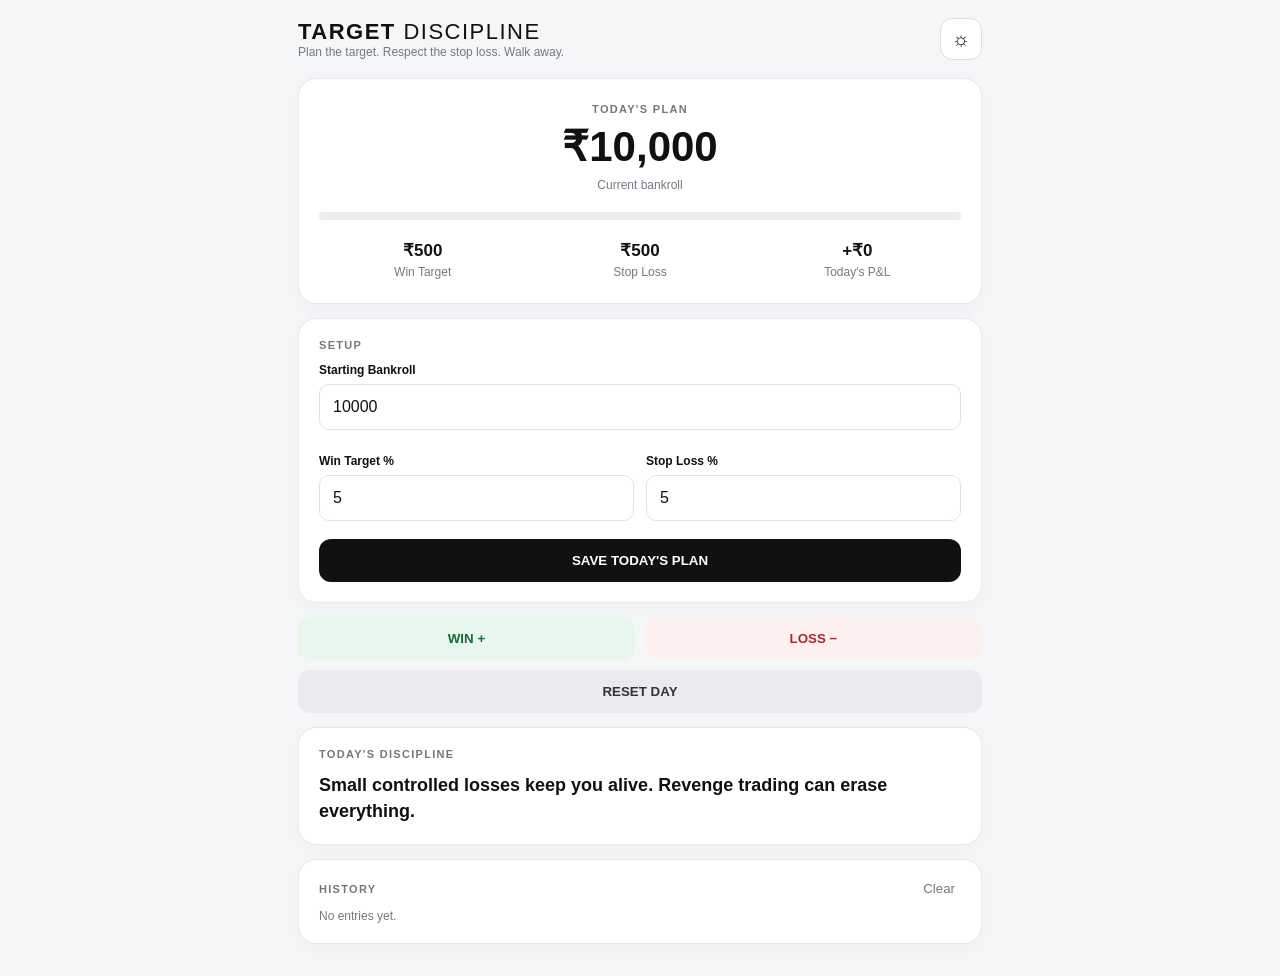
==== commit c3c8dfb6: "Add files via upload" ====
--- a/index.html
+++ b/index.html
@@ -1,194 +1,61 @@
-<!doctype html>
+<!DOCTYPE html>
 <html lang="en">
 <head>
-  <meta charset="utf-8">
-  <meta name="viewport" content="width=device-width, initial-scale=1, viewport-fit=cover">
-  <meta name="theme-color" content="#0b1220">
-  <title>Moneyphilo — Discipline Tracker</title>
-  <link rel="stylesheet" href="style.css">
+<meta charset="UTF-8">
+<meta name="viewport" content="width=device-width,initial-scale=1,maximum-scale=1,user-scalable=no">
+<title>Target Discipline</title>
+<link rel="stylesheet" href="style.css">
 </head>
 <body>
-  <div id="app">
-    <header class="topbar">
-      <div>
-        <div class="brand">Moneyphilo</div>
-        <div class="subtitle">Discipline • Target • Bankroll</div>
+<div class="app">
+  <header>
+    <div>
+      <div class="brand">TARGET <span>DISCIPLINE</span></div>
+      <div class="sub">Plan the target. Respect the stop loss. Walk away.</div>
+    </div>
+    <button id="themeBtn" class="icon">☼</button>
+  </header>
+
+  <main>
+    <section class="hero card">
+      <div class="eyebrow">TODAY'S PLAN</div>
+      <div class="money" id="bankroll">₹0</div>
+      <div class="muted">Current bankroll</div>
+      <div class="bar"><i id="progress"></i></div>
+      <div class="grid3">
+        <div><b id="target">₹0</b><small>Win Target</small></div>
+        <div><b id="stop">₹0</b><small>Stop Loss</small></div>
+        <div><b id="pnl">₹0</b><small>Today's P&amp;L</small></div>
       </div>
-      <button class="icon-btn" id="settingsBtn" aria-label="Open settings">⚙</button>
-    </header>
+    </section>
 
-    <main>
-      <!-- DASHBOARD -->
-      <section id="page-dashboard" class="page active">
-        <div class="account-row">
-          <select id="accountSelect" aria-label="Select account"></select>
-          <button class="small-btn" id="addAccountBtn">+ Account</button>
-        </div>
+    <section class="card setup">
+      <div class="sectionTitle">SETUP</div>
+      <label>Starting Bankroll <input id="start" type="number" inputmode="decimal" placeholder="10000"></label>
+      <div class="twocol">
+        <label>Win Target % <input id="targetPct" type="number" inputmode="decimal" value="5"></label>
+        <label>Stop Loss % <input id="stopPct" type="number" inputmode="decimal" value="5"></label>
+      </div>
+      <button id="save" class="primary">SAVE TODAY'S PLAN</button>
+    </section>
 
-        <div class="date-line" id="todayLine"></div>
+    <section class="actions">
+      <button id="win" class="win">WIN <span>+</span></button>
+      <button id="loss" class="loss">LOSS <span>−</span></button>
+      <button id="reset" class="ghost">RESET DAY</button>
+    </section>
 
-        <section class="discipline-banner">
-          <strong id="dayLabel">DAY 1 — DISCIPLINE PLAN</strong>
-          <span id="dailyQuote">Follow the plan. Do not chase losses.</span>
-        </section>
+    <section class="card quote">
+      <div class="sectionTitle">TODAY'S DISCIPLINE</div>
+      <p id="quote"></p>
+    </section>
 
-        <div class="focus-card win-card">
-          <div class="card-label">🎯 TODAY'S WIN TARGET</div>
-          <div class="big-number" id="winTarget">₹0.00</div>
-          <div class="muted" id="winTargetGain">+₹0.00 required</div>
-        </div>
-
-        <div class="focus-card stop-card">
-          <div class="card-label">🛑 TODAY'S STOP-LOSS</div>
-          <div class="big-number" id="stopLoss">₹0.00</div>
-          <div class="muted" id="stopLossText">Maximum planned daily loss</div>
-        </div>
-
-        <div class="bankroll-strip">
-          <div><span>Current Bankroll</span><strong id="currentBankroll">₹0.00</strong></div>
-          <div><span>Today's P&amp;L</span><strong id="todayPnl">₹0.00</strong></div>
-          <div><span>Progress</span><strong id="progressText">0%</strong></div>
-        </div>
-
-        <div class="progress-track"><div id="progressBar"></div></div>
-
-        <div id="sessionStatus" class="status neutral">No result recorded today.</div>
-
-        <div class="action-grid">
-          <button class="action-btn win-action" id="winBtn">✓ WIN</button>
-          <button class="action-btn loss-action" id="lossBtn">✕ LOSS</button>
-        </div>
-        <button class="no-trade-btn" id="noTradeBtn">NO TRADE TODAY</button>
-
-        <div class="discipline-note">
-          <strong>Discipline rule</strong>
-          <p>Target hit → stop for the day. Stop-loss hit → stop for the day. Never increase risk to recover a loss.</p>
-        </div>
-
-        <details class="calculator">
-          <summary>Compounding Calculator</summary>
-          <div class="form-grid">
-            <label>Starting Bankroll<input id="calcStart" type="number" min="0" step="0.01" value="10000"></label>
-            <label>Daily Target %<input id="calcRate" type="number" min="0" step="0.01" value="5"></label>
-            <label>Planned Days<input id="calcDays" type="number" min="1" step="1" value="30"></label>
-          </div>
-          <div class="calc-result">
-            <span>Projected amount</span>
-            <strong id="calcResult">₹43,219.42</strong>
-          </div>
-          <p class="warning">Projection only. Compounding does not guarantee profits and actual results can be negative.</p>
-        </details>
-      </section>
-
-      <!-- REPORT -->
-      <section id="page-report" class="page">
-        <div class="page-heading">
-          <div>
-            <h1>Monthly Report</h1>
-            <p>Daily results at a glance.</p>
-          </div>
-          <input id="reportMonth" type="month" aria-label="Report month">
-        </div>
-
-        <div class="report-summary">
-          <div><span>Net P&amp;L</span><strong id="reportPnl">₹0.00</strong></div>
-          <div><span>Wins</span><strong id="reportWins">0</strong></div>
-          <div><span>Losses</span><strong id="reportLosses">0</strong></div>
-          <div><span>No Trade</span><strong id="reportNoTrade">0</strong></div>
-        </div>
-
-        <div class="legend">
-          <span><i class="dot win-dot"></i> Win</span>
-          <span><i class="dot loss-dot"></i> Loss</span>
-          <span><i class="dot neutral-dot"></i> No result / no trade</span>
-        </div>
-
-        <div class="calendar-wrap">
-          <div class="weekday-row">
-            <span>Sun</span><span>Mon</span><span>Tue</span><span>Wed</span><span>Thu</span><span>Fri</span><span>Sat</span>
-          </div>
-          <div id="calendarGrid" class="calendar-grid"></div>
-        </div>
-
-        <div id="dayDetails" class="day-details">Tap a day to see its details.</div>
-      </section>
-
-      <!-- SETTINGS -->
-      <section id="page-settings" class="page">
-        <div class="page-heading">
-          <div>
-            <h1>Settings</h1>
-            <p>Keep the system simple and disciplined.</p>
-          </div>
-        </div>
-
-        <div class="settings-card">
-          <h2>Account</h2>
-          <label>Account Name<input id="accountName" type="text" maxlength="40"></label>
-          <label>Starting Bankroll<input id="startingBankroll" type="number" min="0" step="0.01"></label>
-          <label>Daily Win Target %<input id="targetPct" type="number" min="0" max="100" step="0.01"></label>
-          <label>Daily Stop-Loss %<input id="stopPct" type="number" min="0" max="100" step="0.01"></label>
-          <label>Planned Days<input id="plannedDays" type="number" min="1" max="3650" step="1"></label>
-          <label>Purpose
-            <select id="purpose">
-              <option value="Trading">Trading</option>
-              <option value="Gambling">Gambling</option>
-              <option value="Trading + Gambling">Trading + Gambling</option>
-            </select>
-          </label>
-          <button class="primary-btn" id="saveAccountBtn">Save Account Settings</button>
-        </div>
-
-        <div class="settings-card">
-          <h2>Appearance</h2>
-          <div class="theme-row">
-            <button class="theme-btn" data-theme="light">☀ Light</button>
-            <button class="theme-btn" data-theme="dark">☾ Dark</button>
-          </div>
-        </div>
-
-        <div class="settings-card">
-          <h2>Safety &amp; Discipline</h2>
-          <ul class="rules">
-            <li>One daily result is recorded per account/day.</li>
-            <li>After WIN or LOSS, the day is closed to discourage chasing.</li>
-            <li>Use the actual result amount; the app never assumes a guaranteed profit.</li>
-            <li>For gambling, only use money you can afford to lose and follow applicable laws and platform rules.</li>
-          </ul>
-        </div>
-
-        <div class="settings-card danger-card">
-          <h2>Data</h2>
-          <button class="secondary-btn" id="exportBtn">Export Backup (JSON)</button>
-          <label class="file-btn">Import Backup (JSON)<input id="importInput" type="file" accept="application/json"></label>
-          <button class="danger-btn" id="resetAllBtn">Delete All App Data</button>
-        </div>
-      </section>
-    </main>
-
-    <nav class="bottom-nav" aria-label="Main navigation">
-      <button class="nav-btn active" data-page="dashboard">⌂<span>Today</span></button>
-      <button class="nav-btn" data-page="report">▦<span>Report</span></button>
-      <button class="nav-btn" data-page="settings">⚙<span>Settings</span></button>
-    </nav>
-  </div>
-
-  <!-- Result modal -->
-  <div id="resultModal" class="modal hidden" role="dialog" aria-modal="true" aria-labelledby="modalTitle">
-    <div class="modal-box">
-      <button class="modal-close" id="modalClose">×</button>
-      <h2 id="modalTitle">Record Result</h2>
-      <p id="modalHint">Enter the actual result for today.</p>
-      <label>Actual P&amp;L
-        <input id="resultAmount" type="number" step="0.01" inputmode="decimal">
-      </label>
-      <label>Note (optional)
-        <input id="resultNote" type="text" maxlength="100" placeholder="e.g. followed plan">
-      </label>
-      <button class="primary-btn" id="confirmResultBtn">Confirm &amp; Close Day</button>
-    </div>
-  </div>
-
-  <script src="app.js"></script>
+    <section class="card history">
+      <div class="row"><div class="sectionTitle">HISTORY</div><button id="clear" class="textBtn">Clear</button></div>
+      <div id="history"></div>
+    </section>
+  </main>
+</div>
+<script src="app.js"></script>
 </body>
-</html>
+</html>
--- a/style.css
+++ b/style.css
@@ -1,67 +1 @@
-*{box-sizing:border-box}
-:root{
-  --bg:#f5f7fb;--surface:#fff;--surface2:#eef2f7;--text:#111827;--muted:#64748b;
-  --border:#d9e0e8;--accent:#2563eb;--green:#15803d;--green-bg:#ecfdf3;
-  --red:#dc2626;--red-bg:#fff1f2;--yellow:#a16207;--shadow:0 5px 20px rgba(15,23,42,.07)
-}
-[data-theme="dark"]{
-  --bg:#080d16;--surface:#111827;--surface2:#182231;--text:#f3f4f6;--muted:#9ca3af;
-  --border:#263244;--accent:#60a5fa;--green:#4ade80;--green-bg:#10271a;
-  --red:#fb7185;--red-bg:#30141b;--yellow:#facc15;--shadow:0 5px 22px rgba(0,0,0,.25)
-}
-html,body{margin:0;padding:0;background:var(--bg);color:var(--text);font-family:Inter,system-ui,-apple-system,BlinkMacSystemFont,"Segoe UI",sans-serif}
-body{min-height:100vh}
-button,input,select{font:inherit}
-button{cursor:pointer}
-#app{max-width:620px;margin:auto;min-height:100vh;padding-bottom:78px}
-.topbar{position:sticky;top:0;z-index:20;display:flex;justify-content:space-between;align-items:center;padding:16px 18px;background:color-mix(in srgb,var(--bg) 92%,transparent);backdrop-filter:blur(12px);border-bottom:1px solid var(--border)}
-.brand{font-size:22px;font-weight:850;letter-spacing:-.4px}
-.subtitle{font-size:11px;color:var(--muted);margin-top:2px}
-.icon-btn,.small-btn,.secondary-btn,.theme-btn{border:1px solid var(--border);background:var(--surface);color:var(--text);border-radius:12px}
-.icon-btn{width:42px;height:42px;font-size:20px}
-main{padding:14px 16px}
-.page{display:none}.page.active{display:block}
-.account-row{display:flex;gap:8px}
-.account-row select{flex:1}
-select,input{width:100%;padding:13px 14px;border:1px solid var(--border);border-radius:13px;background:var(--surface);color:var(--text);outline:none}
-input:focus,select:focus{border-color:var(--accent);box-shadow:0 0 0 3px color-mix(in srgb,var(--accent) 18%,transparent)}
-.small-btn{padding:0 14px;white-space:nowrap}
-.date-line{font-size:12px;color:var(--muted);margin:12px 2px}
-.discipline-banner{padding:15px 16px;border-radius:18px;background:var(--surface2);margin-bottom:12px}
-.discipline-banner strong{display:block;font-size:14px}.discipline-banner span{display:block;color:var(--muted);font-size:13px;margin-top:5px}
-.focus-card{padding:20px;border-radius:20px;border:1px solid var(--border);box-shadow:var(--shadow);margin:12px 0}
-.win-card{background:var(--green-bg);border-color:color-mix(in srgb,var(--green) 28%,var(--border))}
-.stop-card{background:var(--red-bg);border-color:color-mix(in srgb,var(--red) 25%,var(--border))}
-.card-label{font-weight:800;font-size:14px}.big-number{font-size:32px;font-weight:900;letter-spacing:-1px;margin:7px 0 2px}
-.muted{font-size:13px;color:var(--muted)}
-.bankroll-strip{display:grid;grid-template-columns:1.25fr 1fr .8fr;gap:8px;margin:14px 0}
-.bankroll-strip>div{background:var(--surface);border:1px solid var(--border);border-radius:14px;padding:11px}
-.bankroll-strip span{display:block;color:var(--muted);font-size:10px}.bankroll-strip strong{display:block;margin-top:5px;font-size:14px}
-.progress-track{height:8px;background:var(--surface2);border-radius:999px;overflow:hidden}.progress-track>div{height:100%;width:0;background:var(--green);transition:width .25s}
-.status{margin:12px 0;padding:11px 13px;border-radius:12px;font-size:13px}.status.neutral{background:var(--surface2);color:var(--muted)}.status.good{background:var(--green-bg);color:var(--green)}.status.bad{background:var(--red-bg);color:var(--red)}
-.action-grid{display:grid;grid-template-columns:1fr 1fr;gap:10px;margin-top:12px}
-.action-btn{border:0;border-radius:16px;padding:17px;font-size:17px;font-weight:900}
-.win-action{background:var(--green);color:#fff}.loss-action{background:var(--red);color:#fff}
-.no-trade-btn{width:100%;margin-top:9px;padding:12px;border:1px solid var(--border);background:var(--surface);color:var(--text);border-radius:14px;font-weight:700}
-.discipline-note{margin:16px 0;padding:14px;border-left:4px solid var(--accent);background:var(--surface);border-radius:10px}
-.discipline-note p{margin:5px 0 0;color:var(--muted);font-size:13px;line-height:1.5}
-.calculator{background:var(--surface);border:1px solid var(--border);border-radius:16px;padding:14px;margin-top:18px}
-.calculator summary{font-weight:800;cursor:pointer}.form-grid{display:grid;gap:10px;margin-top:14px}
-label{display:block;font-size:12px;font-weight:750;color:var(--muted)}label input,label select{display:block;margin-top:6px;font-weight:500;color:var(--text)}
-.calc-result{display:flex;justify-content:space-between;align-items:center;margin-top:12px;padding:13px;background:var(--surface2);border-radius:12px}.calc-result strong{font-size:19px}
-.warning{font-size:11px;color:var(--muted);line-height:1.4}
-.page-heading{display:flex;justify-content:space-between;align-items:flex-end;gap:10px;margin:8px 0 16px}.page-heading h1{margin:0;font-size:24px}.page-heading p{margin:4px 0 0;color:var(--muted);font-size:12px}.page-heading input{max-width:165px}
-.report-summary{display:grid;grid-template-columns:repeat(4,1fr);gap:7px}.report-summary div{background:var(--surface);border:1px solid var(--border);border-radius:13px;padding:10px}.report-summary span{display:block;color:var(--muted);font-size:9px}.report-summary strong{display:block;margin-top:5px;font-size:14px}
-.legend{display:flex;gap:12px;flex-wrap:wrap;margin:14px 0;color:var(--muted);font-size:11px}.legend span{display:flex;align-items:center;gap:5px}.dot{width:9px;height:9px;border-radius:50%;display:inline-block}.win-dot{background:var(--green)}.loss-dot{background:var(--red)}.neutral-dot{background:#94a3b8}
-.calendar-wrap{background:var(--surface);border:1px solid var(--border);border-radius:16px;padding:10px}
-.weekday-row,.calendar-grid{display:grid;grid-template-columns:repeat(7,1fr);gap:5px}.weekday-row{margin-bottom:6px}.weekday-row span{text-align:center;font-size:9px;color:var(--muted)}
-.day{min-height:53px;border:1px solid var(--border);border-radius:9px;padding:5px;background:var(--surface);color:var(--text);text-align:left}.day.empty{border:0;background:transparent}.day .num{font-size:10px;color:var(--muted)}.day .mark{display:block;font-weight:900;font-size:12px;margin-top:5px}.day.win{background:var(--green-bg);border-color:color-mix(in srgb,var(--green) 35%,var(--border))}.day.loss{background:var(--red-bg);border-color:color-mix(in srgb,var(--red) 30%,var(--border))}.day.no-trade{background:var(--surface2)}.day.today{outline:2px solid var(--accent);outline-offset:-2px}
-.day-details{margin-top:12px;background:var(--surface);border:1px solid var(--border);border-radius:14px;padding:14px;font-size:13px;line-height:1.6}
-.settings-card{background:var(--surface);border:1px solid var(--border);border-radius:16px;padding:15px;margin-bottom:12px}.settings-card h2{font-size:16px;margin:0 0 13px}.settings-card label+label{margin-top:11px}
-.primary-btn,.danger-btn{width:100%;border:0;border-radius:13px;padding:13px;font-weight:850;margin-top:12px}.primary-btn{background:var(--accent);color:#fff}.secondary-btn{padding:11px 13px}.danger-btn{background:var(--red);color:#fff}.file-btn{display:block;margin-top:10px;text-align:center;padding:11px;border:1px solid var(--border);border-radius:13px;cursor:pointer}.file-btn input{display:none}
-.theme-row{display:grid;grid-template-columns:1fr 1fr;gap:8px}.theme-btn{padding:12px}.theme-btn.selected{border-color:var(--accent);box-shadow:0 0 0 2px color-mix(in srgb,var(--accent) 18%,transparent)}
-.rules{margin:0;padding-left:18px;color:var(--muted);font-size:13px;line-height:1.65}
-.bottom-nav{position:fixed;z-index:30;bottom:0;left:50%;transform:translateX(-50%);width:min(620px,100%);display:grid;grid-template-columns:repeat(3,1fr);background:var(--surface);border-top:1px solid var(--border);padding:7px 8px calc(7px + env(safe-area-inset-bottom))}
-.nav-btn{border:0;background:transparent;color:var(--muted);padding:7px;border-radius:12px;font-size:20px}.nav-btn span{display:block;font-size:10px;margin-top:2px}.nav-btn.active{color:var(--accent);background:var(--surface2)}
-.modal{position:fixed;inset:0;background:rgba(0,0,0,.55);display:flex;align-items:flex-end;justify-content:center;z-index:100}.modal.hidden{display:none}.modal-box{width:min(620px,100%);background:var(--surface);border-radius:22px 22px 0 0;padding:20px;position:relative}.modal-box h2{margin:0 0 5px}.modal-box p{color:var(--muted);font-size:13px}.modal-box label{margin-top:13px}.modal-close{position:absolute;right:14px;top:12px;border:0;background:var(--surface2);color:var(--text);border-radius:50%;width:34px;height:34px;font-size:22px}
-@media(min-width:621px){.bottom-nav{border:1px solid var(--border);border-radius:18px;bottom:12px}.modal{align-items:center}.modal-box{border-radius:20px}}
+*{box-sizing:border-box}html,body{margin:0;min-height:100%;font-family:Inter,Arial,sans-serif}body{background:#f5f6f8;color:#111}.app{max-width:720px;margin:auto;padding:18px}header{display:flex;justify-content:space-between;align-items:center;margin-bottom:18px}.brand{font-size:22px;font-weight:900;letter-spacing:1.5px}.brand span{font-weight:500}.sub,.muted,small{color:#747982;font-size:12px}.icon{border:1px solid #ddd;background:#fff;border-radius:12px;width:42px;height:42px;font-size:20px}.card{background:#fff;border:1px solid #e6e8ec;border-radius:18px;padding:20px;margin-bottom:14px;box-shadow:0 5px 20px #00000008}.hero{text-align:center;padding:24px 20px}.eyebrow,.sectionTitle{font-size:11px;font-weight:800;letter-spacing:1.3px;color:#777}.money{font-size:42px;font-weight:900;margin:7px 0}.bar{height:8px;background:#eceef1;border-radius:20px;overflow:hidden;margin:20px 0}.bar i{display:block;height:100%;width:0;background:#111;border-radius:20px}.grid3{display:grid;grid-template-columns:repeat(3,1fr);gap:10px}.grid3 b{display:block;font-size:17px}.grid3 small{display:block;margin-top:4px}.setup label{display:block;font-size:12px;font-weight:700;margin:12px 0}.setup input{width:100%;margin-top:7px;padding:13px;border:1px solid #dfe2e7;border-radius:10px;font-size:16px;background:transparent;color:inherit}.twocol{display:grid;grid-template-columns:1fr 1fr;gap:12px}.primary,.win,.loss,.ghost{border:0;border-radius:12px;padding:14px;font-weight:800;width:100%;cursor:pointer}.primary{background:#111;color:#fff;margin-top:6px}.actions{display:grid;grid-template-columns:1fr 1fr;gap:10px;margin-bottom:14px}.win{background:#e8f7ed;color:#176b38}.loss{background:#fff0f0;color:#a52d2d}.ghost{grid-column:1/3;background:#e9ebee;color:#333}.quote p{font-size:18px;line-height:1.45;font-weight:700;margin:12px 0 0}.row{display:flex;justify-content:space-between;align-items:center}.textBtn{border:0;background:none;color:#777}.entry{display:flex;justify-content:space-between;padding:12px 0;border-bottom:1px solid #eee;font-size:13px}.entry:last-child{border:0}.positive{color:#19733c}.negative{color:#b02a2a}.dark{background:#101214;color:#f4f4f4}.dark .card{background:#181b1f;border-color:#2a2e33}.dark .icon,.dark .setup input{background:#181b1f;color:#fff;border-color:#343940}.dark .primary{background:#fff;color:#111}.dark .bar{background:#30343a}.dark .bar i{background:#fff}.dark .ghost{background:#292d32;color:#fff}@media(max-width:480px){.app{padding:12px}.money{font-size:36px}}
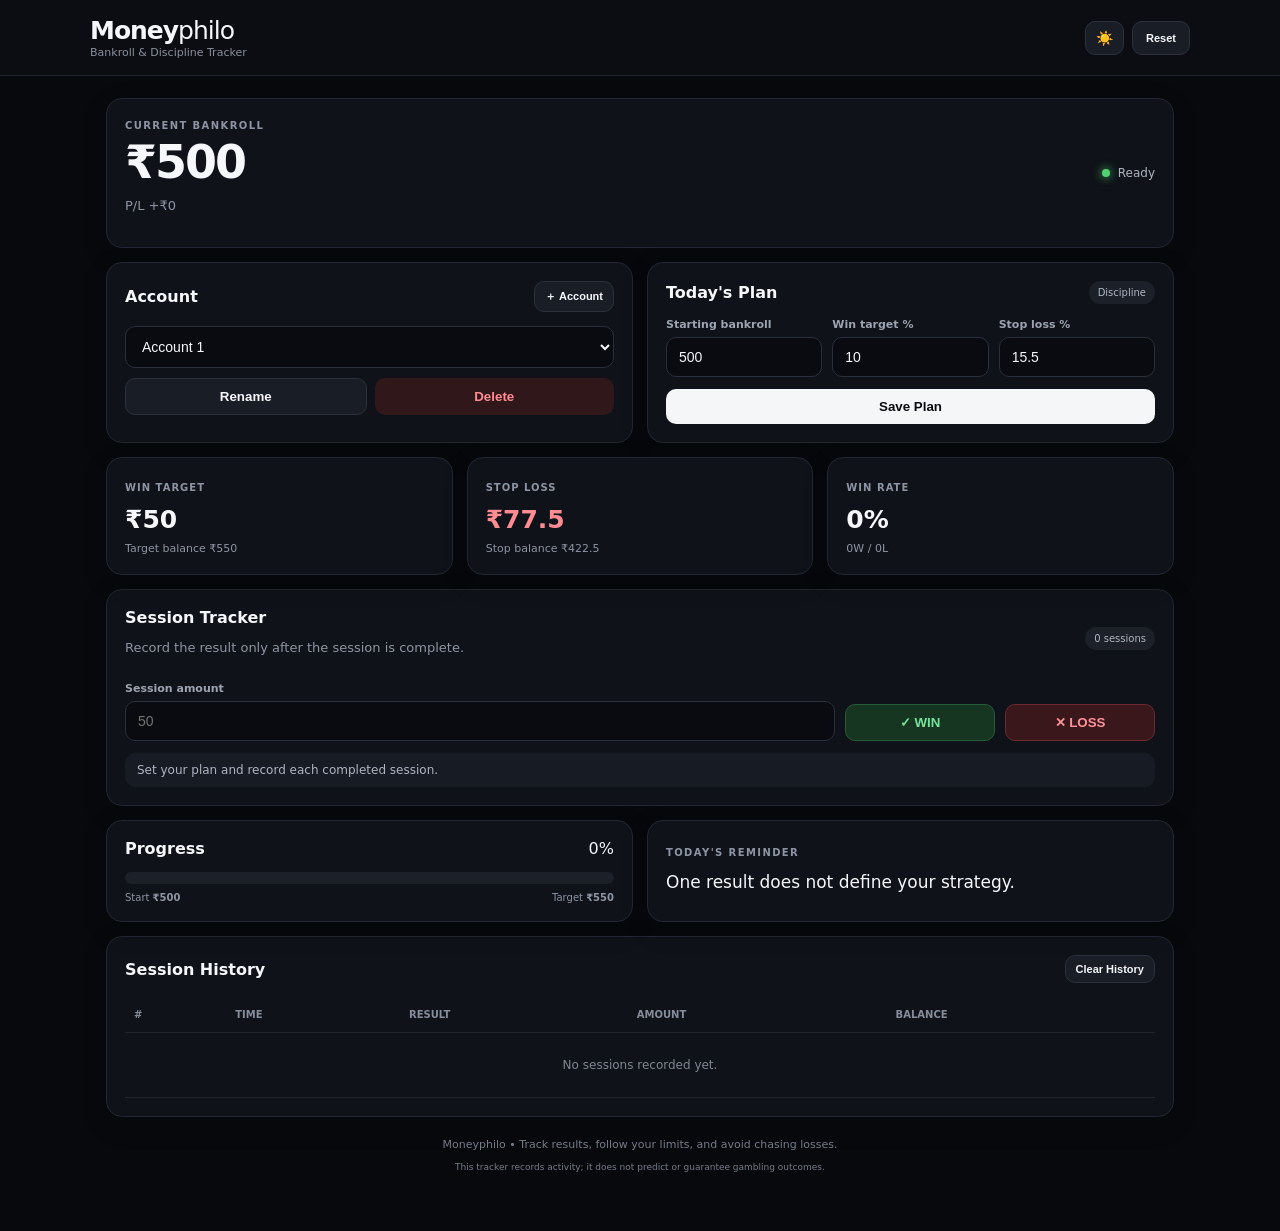
==== commit c209885c: "Add files via upload" ====
--- a/index.html
+++ b/index.html
@@ -1,61 +1,155 @@
 <!DOCTYPE html>
 <html lang="en">
 <head>
-<meta charset="UTF-8">
-<meta name="viewport" content="width=device-width,initial-scale=1,maximum-scale=1,user-scalable=no">
-<title>Target Discipline</title>
-<link rel="stylesheet" href="style.css">
+  <meta charset="UTF-8">
+  <meta name="viewport" content="width=device-width, initial-scale=1.0">
+  <meta name="theme-color" content="#0b0d12">
+  <title>Moneyphilo — Casino Tracker</title>
+  <link rel="stylesheet" href="style.css">
 </head>
 <body>
-<div class="app">
-  <header>
+  <header class="topbar">
     <div>
-      <div class="brand">TARGET <span>DISCIPLINE</span></div>
-      <div class="sub">Plan the target. Respect the stop loss. Walk away.</div>
+      <div class="brand">Money<span>philo</span></div>
+      <div class="subbrand">Bankroll & Discipline Tracker</div>
     </div>
-    <button id="themeBtn" class="icon">☼</button>
+    <div class="top-actions">
+      <button id="themeBtn" class="icon-btn" title="Toggle theme">☀️</button>
+      <button id="resetBtn" class="ghost-btn">Reset</button>
+    </div>
   </header>
 
-  <main>
+  <main class="app">
     <section class="hero card">
-      <div class="eyebrow">TODAY'S PLAN</div>
-      <div class="money" id="bankroll">₹0</div>
-      <div class="muted">Current bankroll</div>
-      <div class="bar"><i id="progress"></i></div>
-      <div class="grid3">
-        <div><b id="target">₹0</b><small>Win Target</small></div>
-        <div><b id="stop">₹0</b><small>Stop Loss</small></div>
-        <div><b id="pnl">₹0</b><small>Today's P&amp;L</small></div>
+      <div>
+        <p class="eyebrow">CURRENT BANKROLL</p>
+        <h1 id="bankroll">₹0</h1>
+        <p id="pnlText" class="muted">P/L ₹0</p>
+      </div>
+      <div class="status">
+        <span id="statusDot"></span>
+        <span id="statusText">Ready</span>
       </div>
     </section>
 
-    <section class="card setup">
-      <div class="sectionTitle">SETUP</div>
-      <label>Starting Bankroll <input id="start" type="number" inputmode="decimal" placeholder="10000"></label>
-      <div class="twocol">
-        <label>Win Target % <input id="targetPct" type="number" inputmode="decimal" value="5"></label>
-        <label>Stop Loss % <input id="stopPct" type="number" inputmode="decimal" value="5"></label>
+    <section class="grid two">
+      <div class="card">
+        <div class="section-title">
+          <h2>Account</h2>
+          <button id="addAccountBtn" class="small-btn">＋ Account</button>
+        </div>
+        <select id="accountSelect"></select>
+        <div class="account-actions">
+          <button id="renameAccountBtn" class="outline-btn">Rename</button>
+          <button id="deleteAccountBtn" class="danger-btn">Delete</button>
+        </div>
       </div>
-      <button id="save" class="primary">SAVE TODAY'S PLAN</button>
+
+      <div class="card">
+        <div class="section-title"><h2>Today's Plan</h2><span class="pill">Discipline</span></div>
+        <div class="inputs">
+          <label>Starting bankroll
+            <input id="startingInput" type="number" min="0" step="0.01" placeholder="500">
+          </label>
+          <label>Win target %
+            <input id="targetInput" type="number" min="0" max="100" step="0.1" placeholder="10">
+          </label>
+          <label>Stop loss %
+            <input id="stopInput" type="number" min="0" max="100" step="0.1" placeholder="15.5">
+          </label>
+        </div>
+        <button id="savePlanBtn" class="primary-btn">Save Plan</button>
+      </div>
     </section>
 
-    <section class="actions">
-      <button id="win" class="win">WIN <span>+</span></button>
-      <button id="loss" class="loss">LOSS <span>−</span></button>
-      <button id="reset" class="ghost">RESET DAY</button>
+    <section class="grid three">
+      <div class="metric card">
+        <span>WIN TARGET</span>
+        <strong id="targetAmount">₹0</strong>
+        <small id="targetLevel">Target balance ₹0</small>
+      </div>
+      <div class="metric card danger-card">
+        <span>STOP LOSS</span>
+        <strong id="stopAmount">₹0</strong>
+        <small id="stopLevel">Stop balance ₹0</small>
+      </div>
+      <div class="metric card">
+        <span>WIN RATE</span>
+        <strong id="winRate">0%</strong>
+        <small id="record">0W / 0L</small>
+      </div>
     </section>
 
-    <section class="card quote">
-      <div class="sectionTitle">TODAY'S DISCIPLINE</div>
-      <p id="quote"></p>
+    <section class="card session-card">
+      <div class="section-title">
+        <div>
+          <h2>Session Tracker</h2>
+          <p class="muted">Record the result only after the session is complete.</p>
+        </div>
+        <span id="sessionCount" class="pill">0 sessions</span>
+      </div>
+
+      <div class="session-controls">
+        <label>Session amount
+          <input id="sessionAmount" type="number" min="0" step="0.01" placeholder="50">
+        </label>
+        <button id="winBtn" class="win-btn">✓ WIN</button>
+        <button id="lossBtn" class="loss-btn">✕ LOSS</button>
+      </div>
+
+      <div id="message" class="message">Set your bankroll and plan to begin.</div>
     </section>
 
-    <section class="card history">
-      <div class="row"><div class="sectionTitle">HISTORY</div><button id="clear" class="textBtn">Clear</button></div>
-      <div id="history"></div>
+    <section class="grid two">
+      <div class="card">
+        <div class="section-title"><h2>Progress</h2><span id="progressPct">0%</span></div>
+        <div class="progress"><div id="progressBar"></div></div>
+        <div class="progress-labels">
+          <span>Start <b id="startLabel">₹0</b></span>
+          <span>Target <b id="targetLabel">₹0</b></span>
+        </div>
+      </div>
+
+      <div class="card quote-card">
+        <p class="eyebrow">TODAY'S REMINDER</p>
+        <p id="quote">Discipline comes before profit. Protect the bankroll first.</p>
+      </div>
     </section>
+
+    <section class="card">
+      <div class="section-title">
+        <h2>Session History</h2>
+        <button id="clearHistoryBtn" class="small-btn">Clear History</button>
+      </div>
+      <div class="table-wrap">
+        <table>
+          <thead>
+            <tr><th>#</th><th>Time</th><th>Result</th><th>Amount</th><th>Balance</th></tr>
+          </thead>
+          <tbody id="historyBody">
+            <tr><td colspan="5" class="empty">No sessions recorded yet.</td></tr>
+          </tbody>
+        </table>
+      </div>
+    </section>
+
+    <footer>
+      <p>Moneyphilo • Track results, follow your limits, and avoid chasing losses.</p>
+      <p class="tiny">This tracker records activity; it does not predict or guarantee gambling outcomes.</p>
+    </footer>
   </main>
-</div>
-<script src="app.js"></script>
+
+  <div id="modal" class="modal hidden">
+    <div class="modal-box">
+      <h3 id="modalTitle">New Account</h3>
+      <input id="modalInput" type="text" placeholder="Account name">
+      <div class="modal-actions">
+        <button id="modalCancel" class="outline-btn">Cancel</button>
+        <button id="modalConfirm" class="primary-btn">Save</button>
+      </div>
+    </div>
+  </div>
+
+  <script src="script.js"></script>
 </body>
 </html>
--- a/style.css
+++ b/style.css
@@ -1 +1 @@
-*{box-sizing:border-box}html,body{margin:0;min-height:100%;font-family:Inter,Arial,sans-serif}body{background:#f5f6f8;color:#111}.app{max-width:720px;margin:auto;padding:18px}header{display:flex;justify-content:space-between;align-items:center;margin-bottom:18px}.brand{font-size:22px;font-weight:900;letter-spacing:1.5px}.brand span{font-weight:500}.sub,.muted,small{color:#747982;font-size:12px}.icon{border:1px solid #ddd;background:#fff;border-radius:12px;width:42px;height:42px;font-size:20px}.card{background:#fff;border:1px solid #e6e8ec;border-radius:18px;padding:20px;margin-bottom:14px;box-shadow:0 5px 20px #00000008}.hero{text-align:center;padding:24px 20px}.eyebrow,.sectionTitle{font-size:11px;font-weight:800;letter-spacing:1.3px;color:#777}.money{font-size:42px;font-weight:900;margin:7px 0}.bar{height:8px;background:#eceef1;border-radius:20px;overflow:hidden;margin:20px 0}.bar i{display:block;height:100%;width:0;background:#111;border-radius:20px}.grid3{display:grid;grid-template-columns:repeat(3,1fr);gap:10px}.grid3 b{display:block;font-size:17px}.grid3 small{display:block;margin-top:4px}.setup label{display:block;font-size:12px;font-weight:700;margin:12px 0}.setup input{width:100%;margin-top:7px;padding:13px;border:1px solid #dfe2e7;border-radius:10px;font-size:16px;background:transparent;color:inherit}.twocol{display:grid;grid-template-columns:1fr 1fr;gap:12px}.primary,.win,.loss,.ghost{border:0;border-radius:12px;padding:14px;font-weight:800;width:100%;cursor:pointer}.primary{background:#111;color:#fff;margin-top:6px}.actions{display:grid;grid-template-columns:1fr 1fr;gap:10px;margin-bottom:14px}.win{background:#e8f7ed;color:#176b38}.loss{background:#fff0f0;color:#a52d2d}.ghost{grid-column:1/3;background:#e9ebee;color:#333}.quote p{font-size:18px;line-height:1.45;font-weight:700;margin:12px 0 0}.row{display:flex;justify-content:space-between;align-items:center}.textBtn{border:0;background:none;color:#777}.entry{display:flex;justify-content:space-between;padding:12px 0;border-bottom:1px solid #eee;font-size:13px}.entry:last-child{border:0}.positive{color:#19733c}.negative{color:#b02a2a}.dark{background:#101214;color:#f4f4f4}.dark .card{background:#181b1f;border-color:#2a2e33}.dark .icon,.dark .setup input{background:#181b1f;color:#fff;border-color:#343940}.dark .primary{background:#fff;color:#111}.dark .bar{background:#30343a}.dark .bar i{background:#fff}.dark .ghost{background:#292d32;color:#fff}@media(max-width:480px){.app{padding:12px}.money{font-size:36px}}
+*{box-sizing:border-box}body{margin:0;font-family:Inter,system-ui,-apple-system,Segoe UI,Roboto,Arial,sans-serif;background:#07090d;color:#f5f7fa;min-height:100vh}body.light{background:#f1f3f6;color:#151820}.topbar{height:76px;padding:14px max(18px,calc((100% - 1100px)/2));display:flex;justify-content:space-between;align-items:center;border-bottom:1px solid #20242d;background:#0b0d12;position:sticky;top:0;z-index:5}.light .topbar{background:#fff;border-color:#dfe3e8}.brand{font-size:25px;font-weight:850;letter-spacing:-1px}.brand span{font-weight:500}.subbrand{font-size:11px;color:#89909d;margin-top:1px}.top-actions{display:flex;gap:8px}.app{max-width:1100px;margin:auto;padding:22px 16px 40px}.card{background:#0f1218;border:1px solid #222733;border-radius:16px;padding:18px;box-shadow:0 8px 28px #0002}.light .card{background:#fff;border-color:#dfe3e8;box-shadow:0 8px 25px #0000000d}.hero{display:flex;justify-content:space-between;align-items:center;margin-bottom:14px;min-height:150px}.eyebrow{font-size:10px;letter-spacing:1.4px;color:#8d95a4;font-weight:800;margin:0 0 8px}.hero h1{font-size:46px;line-height:1;margin:0;letter-spacing:-2px}.muted{color:#8d95a4;font-size:13px}.status{display:flex;align-items:center;gap:8px;font-size:12px;color:#aeb5c2}.status span:first-child{width:8px;height:8px;border-radius:50%;background:#52d273;box-shadow:0 0 10px #52d273}.grid{display:grid;gap:14px;margin-bottom:14px}.two{grid-template-columns:1fr 1fr}.three{grid-template-columns:repeat(3,1fr)}h2{font-size:16px;margin:0}.section-title{display:flex;justify-content:space-between;align-items:center;gap:12px;margin-bottom:14px}.pill{font-size:10px;padding:6px 9px;border-radius:99px;background:#1b2029;color:#aeb5c2}.light .pill{background:#eef1f5}.inputs{display:grid;grid-template-columns:repeat(3,1fr);gap:10px}label{display:flex;flex-direction:column;gap:6px;font-size:11px;color:#9ca4b2;font-weight:700}input,select{width:100%;background:#090b10;color:#f5f7fa;border:1px solid #2a303b;border-radius:10px;padding:11px 12px;outline:none;font-size:14px}.light input,.light select{background:#f8f9fb;color:#151820;border-color:#cfd5dd}input:focus,select:focus{border-color:#8d96a5}.primary-btn,.win-btn,.loss-btn,.outline-btn,.danger-btn,.small-btn,.ghost-btn,.icon-btn{border:0;border-radius:10px;padding:10px 13px;font-weight:800;cursor:pointer;color:inherit}.primary-btn{background:#f4f6f8;color:#090b0f;margin-top:12px;width:100%}.light .primary-btn{background:#151820;color:#fff}.outline-btn,.small-btn,.ghost-btn,.icon-btn{background:#191d25;border:1px solid #2b313c}.light .outline-btn,.light .small-btn,.light .ghost-btn,.light .icon-btn{background:#f5f6f8;border-color:#d4d9e0}.danger-btn{background:#30171a;color:#ff8c92}.account-actions{display:flex;gap:8px;margin-top:10px}.account-actions button{flex:1}.metric{min-height:118px}.metric span{font-size:10px;color:#8d95a4;font-weight:800;letter-spacing:1px}.metric strong{display:block;font-size:25px;margin:10px 0 3px}.metric small{font-size:11px;color:#8d95a4}.danger-card strong{color:#ff8c92}.session-card{margin-bottom:14px}.session-controls{display:grid;grid-template-columns:1fr 150px 150px;gap:10px;align-items:end}.win-btn{background:#163621;color:#76e29a;border:1px solid #255b39}.loss-btn{background:#3a171b;color:#ff9299;border:1px solid #6c2a30}.message{margin-top:12px;border-radius:10px;padding:10px 12px;background:#171b23;color:#aeb5c2;font-size:12px}.progress{height:12px;background:#1b2029;border-radius:99px;overflow:hidden}.progress div{height:100%;width:0;background:#dfe4eb;border-radius:99px;transition:width .3s}.light .progress{background:#e7eaf0}.light .progress div{background:#161a21}.progress-labels{display:flex;justify-content:space-between;margin-top:8px;font-size:10px;color:#8d95a4}.quote-card{display:flex;flex-direction:column;justify-content:center}.quote-card p:last-child{font-size:17px;line-height:1.45;margin:4px 0 0}.table-wrap{overflow-x:auto}table{width:100%;border-collapse:collapse;font-size:12px}th,td{text-align:left;padding:12px 9px;border-bottom:1px solid #20242d}th{color:#858d9b;font-size:10px;text-transform:uppercase}.light th,.light td{border-color:#e5e8ed}.win{color:#70df96;font-weight:800}.loss{color:#ff858c;font-weight:800}.empty{text-align:center;color:#7f8794;padding:25px}footer{text-align:center;color:#747c89;font-size:11px;padding:10px}.tiny{font-size:9px}.modal{position:fixed;inset:0;background:#0009;display:grid;place-items:center;padding:20px;z-index:20}.hidden{display:none}.modal-box{width:min(380px,100%);background:#11151c;border:1px solid #2a303b;border-radius:16px;padding:20px}.light .modal-box{background:#fff;border-color:#dfe3e8}.modal-box h3{margin:0 0 14px}.modal-actions{display:flex;gap:8px;margin-top:12px}.modal-actions button{flex:1}.small-btn{font-size:11px;padding:7px 10px}.ghost-btn{font-size:11px}.icon-btn{font-size:14px;padding:8px 10px}@media(max-width:760px){.two,.three{grid-template-columns:1fr}.inputs{grid-template-columns:1fr}.session-controls{grid-template-columns:1fr 1fr}.session-controls label{grid-column:1/-1}.win-btn,.loss-btn{padding:13px}.hero h1{font-size:38px}.topbar{padding:12px 15px}.app{padding:15px 12px 30px}.card{padding:15px;border-radius:14px}}
